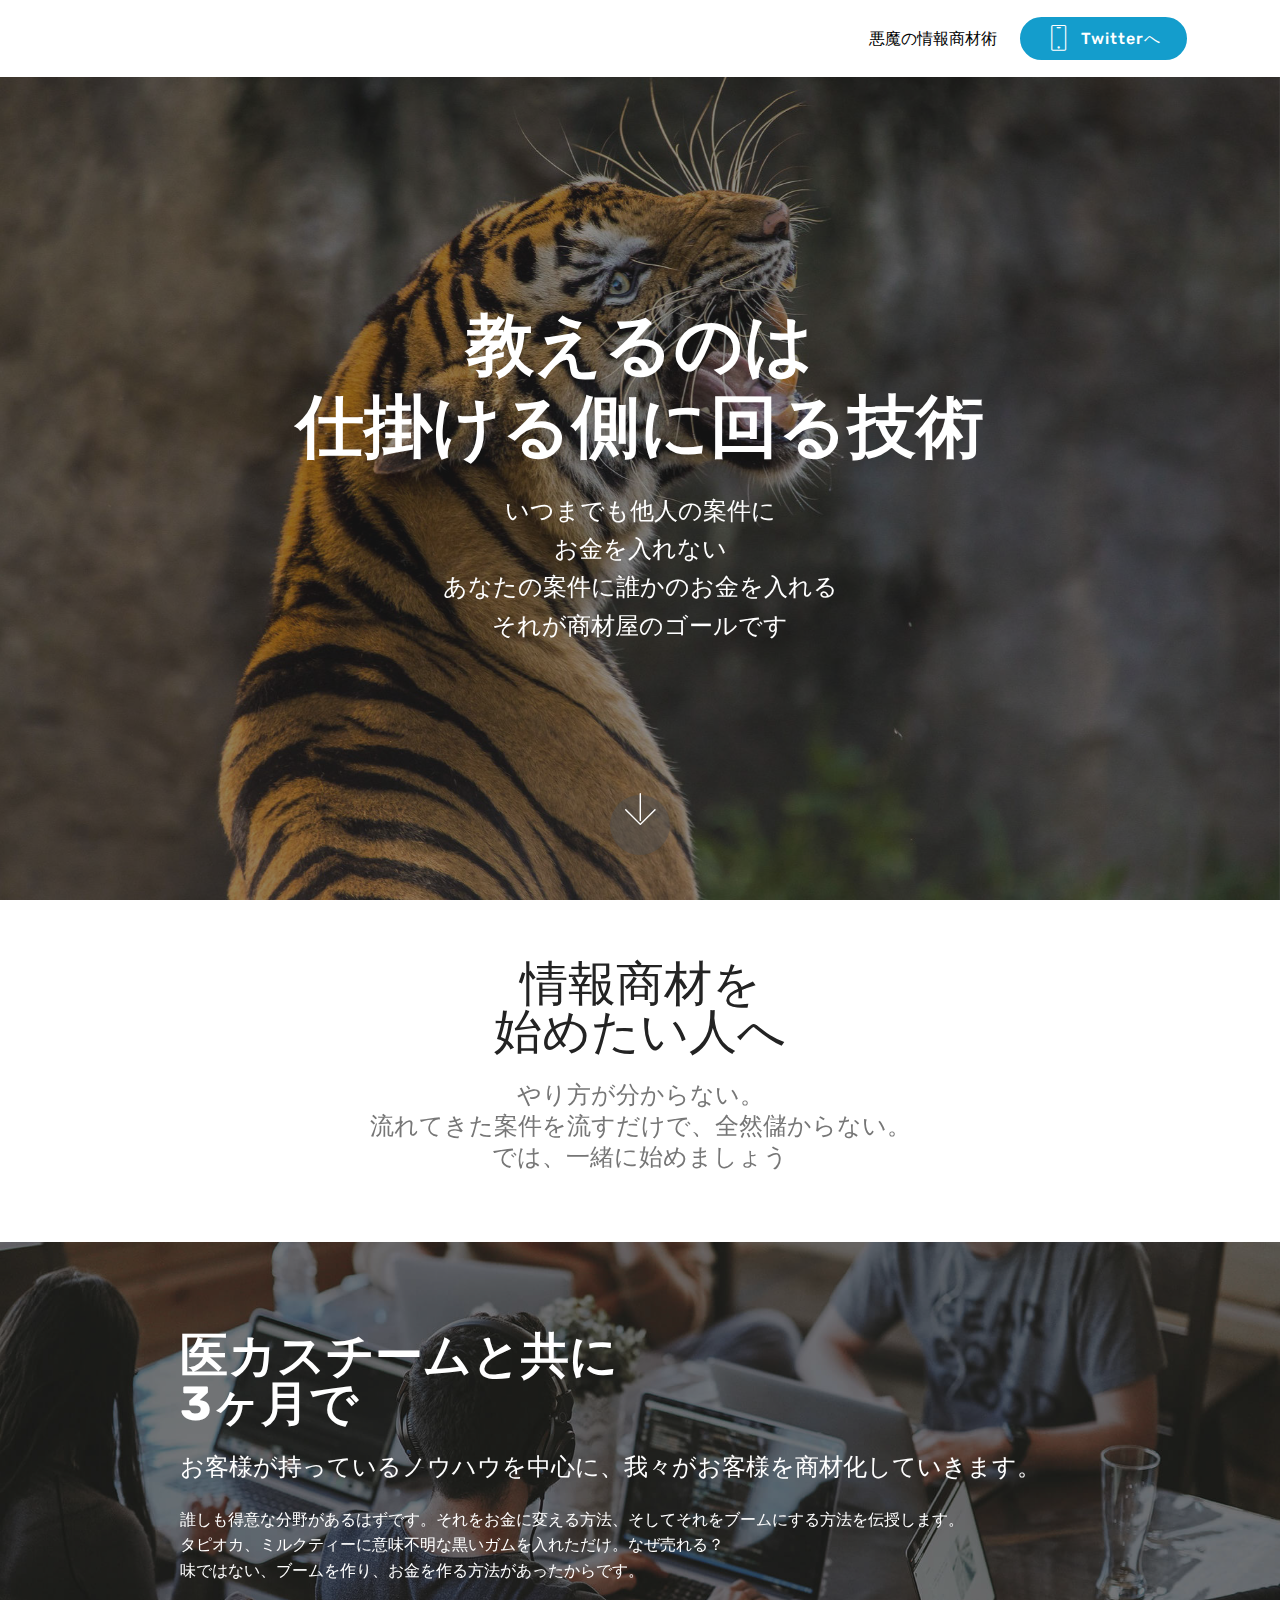
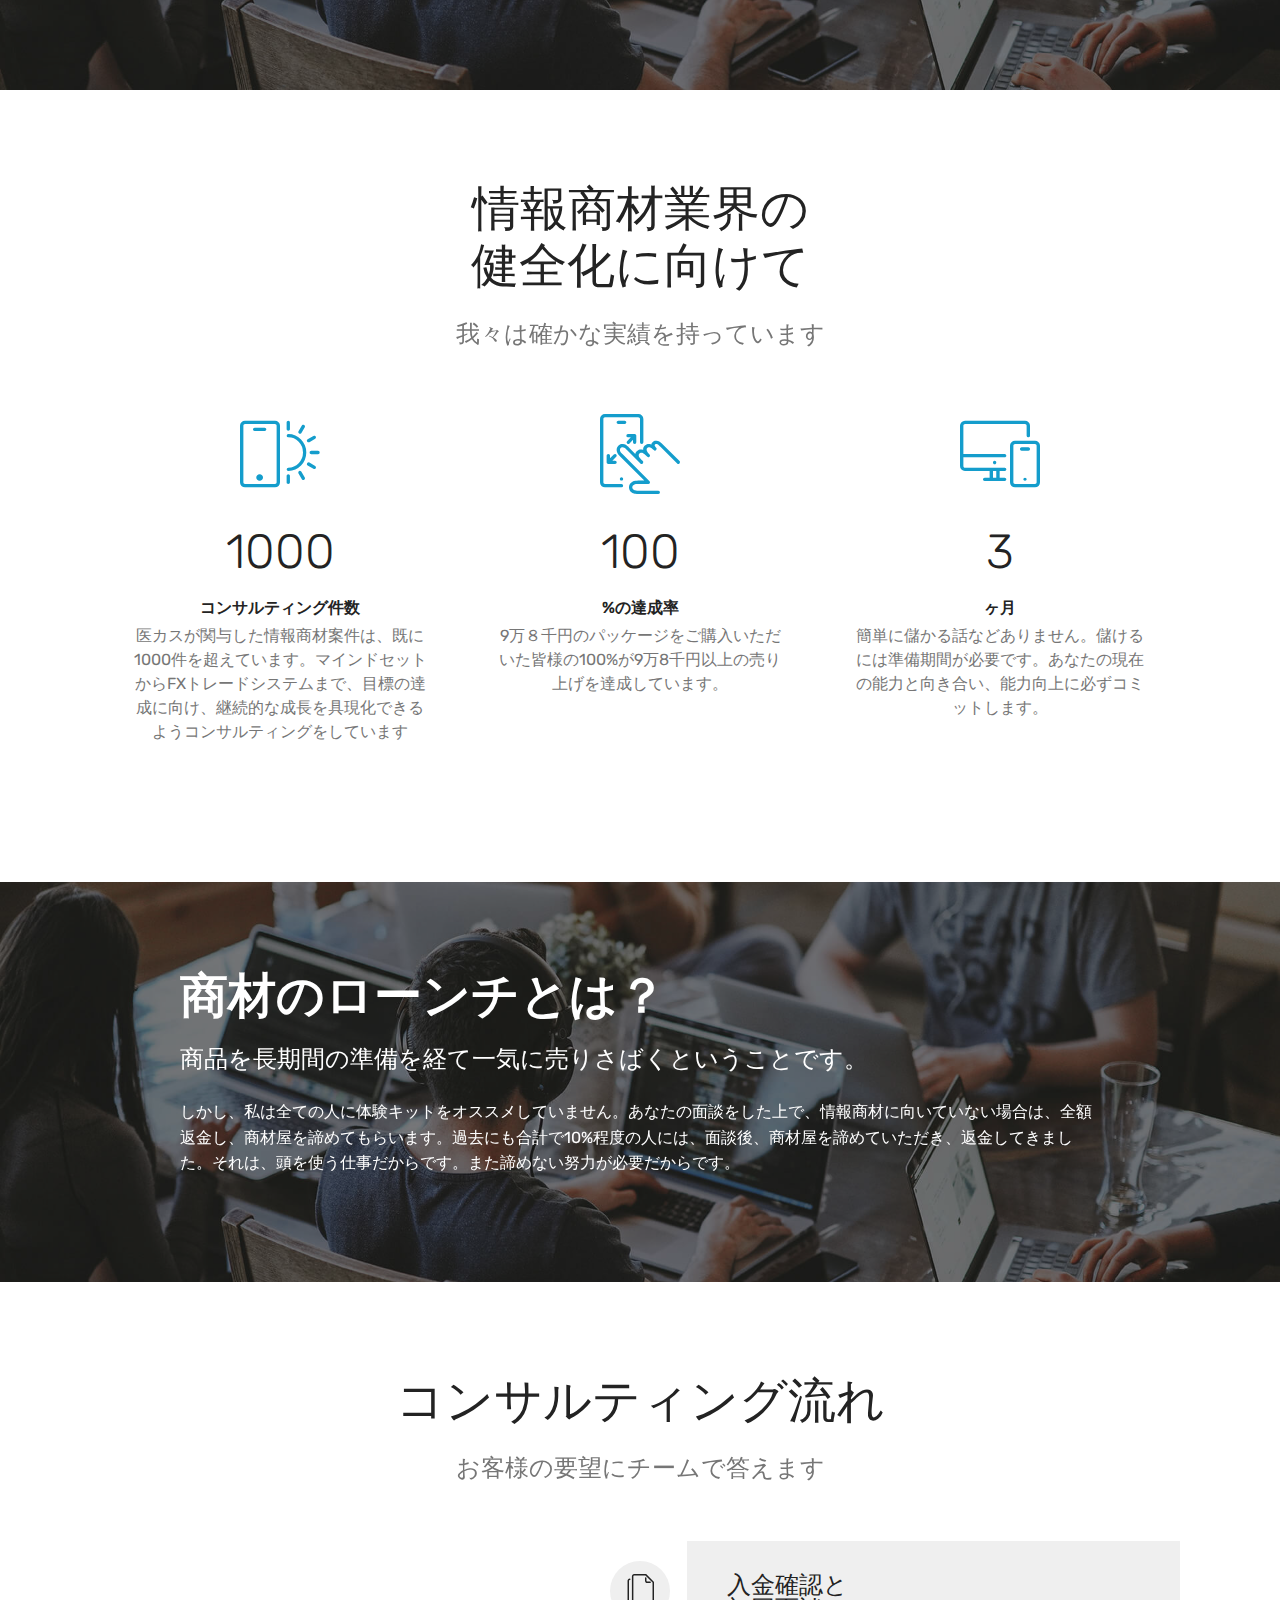
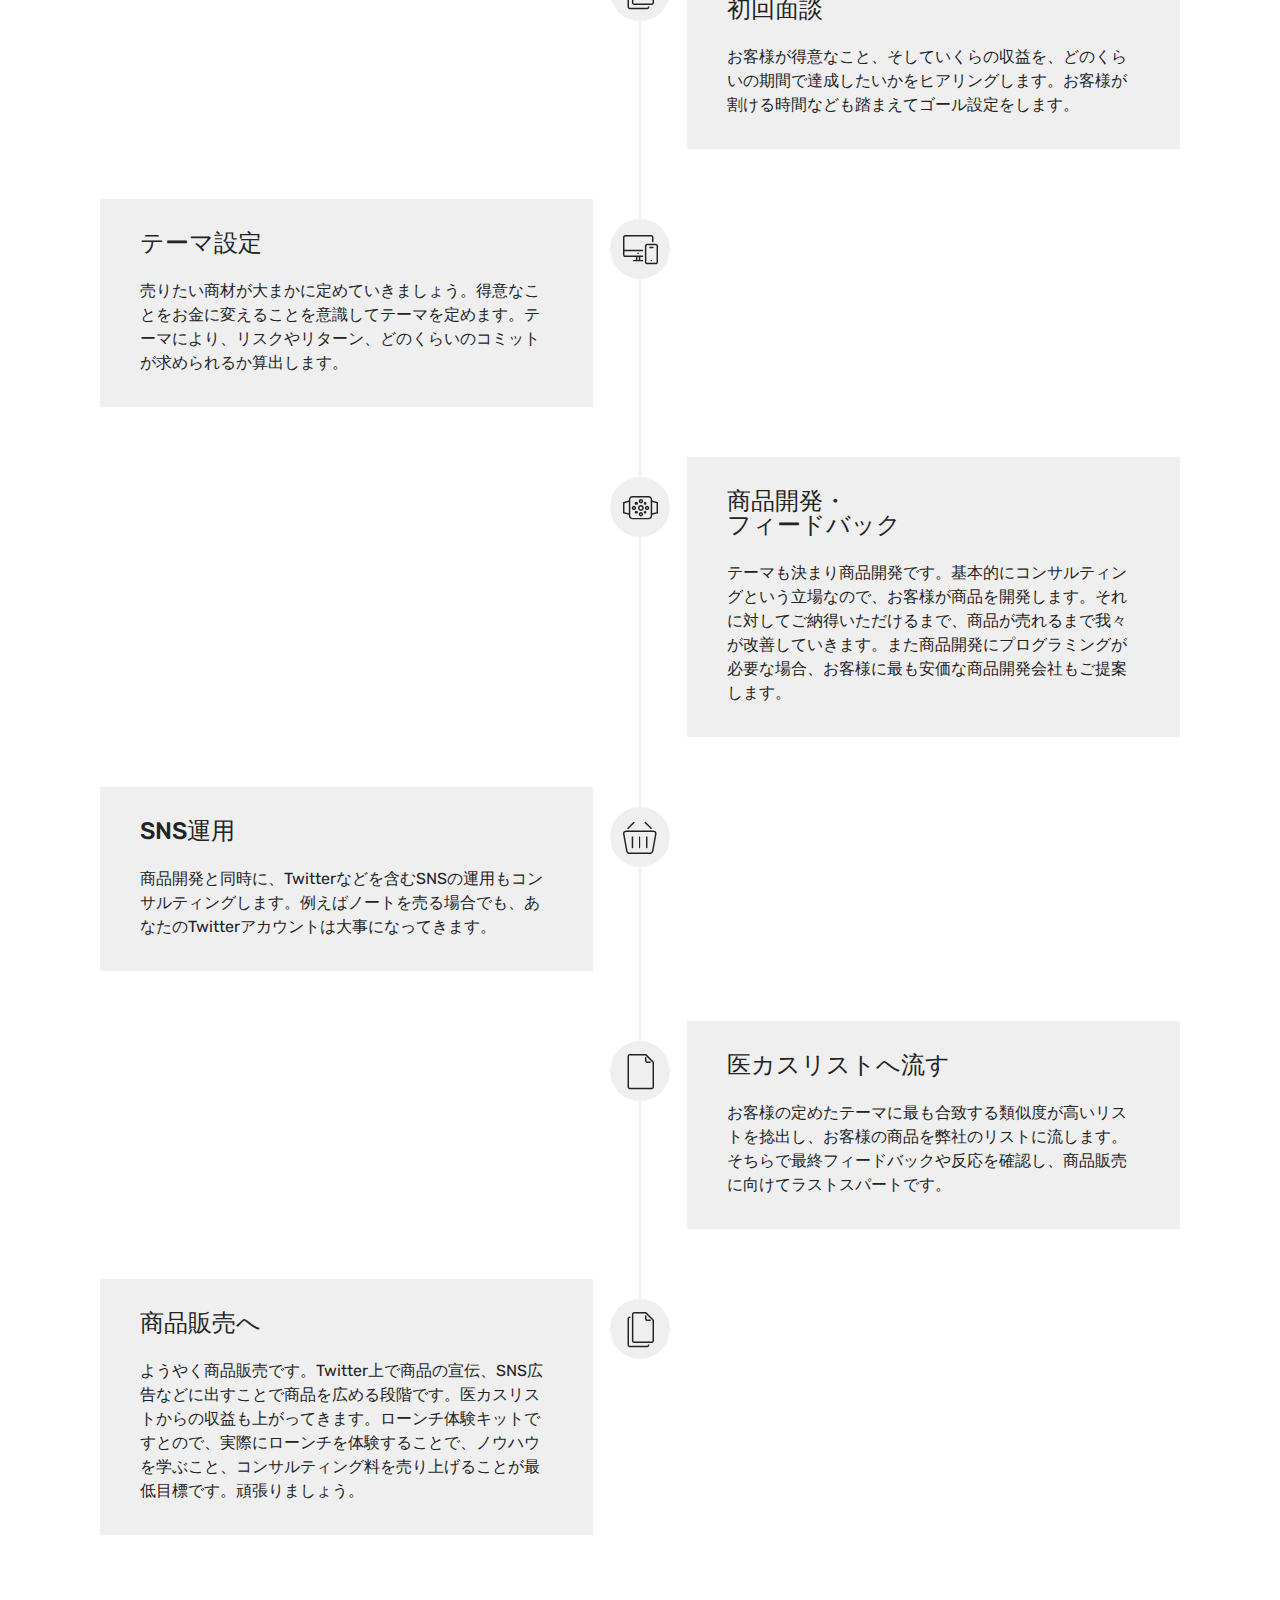
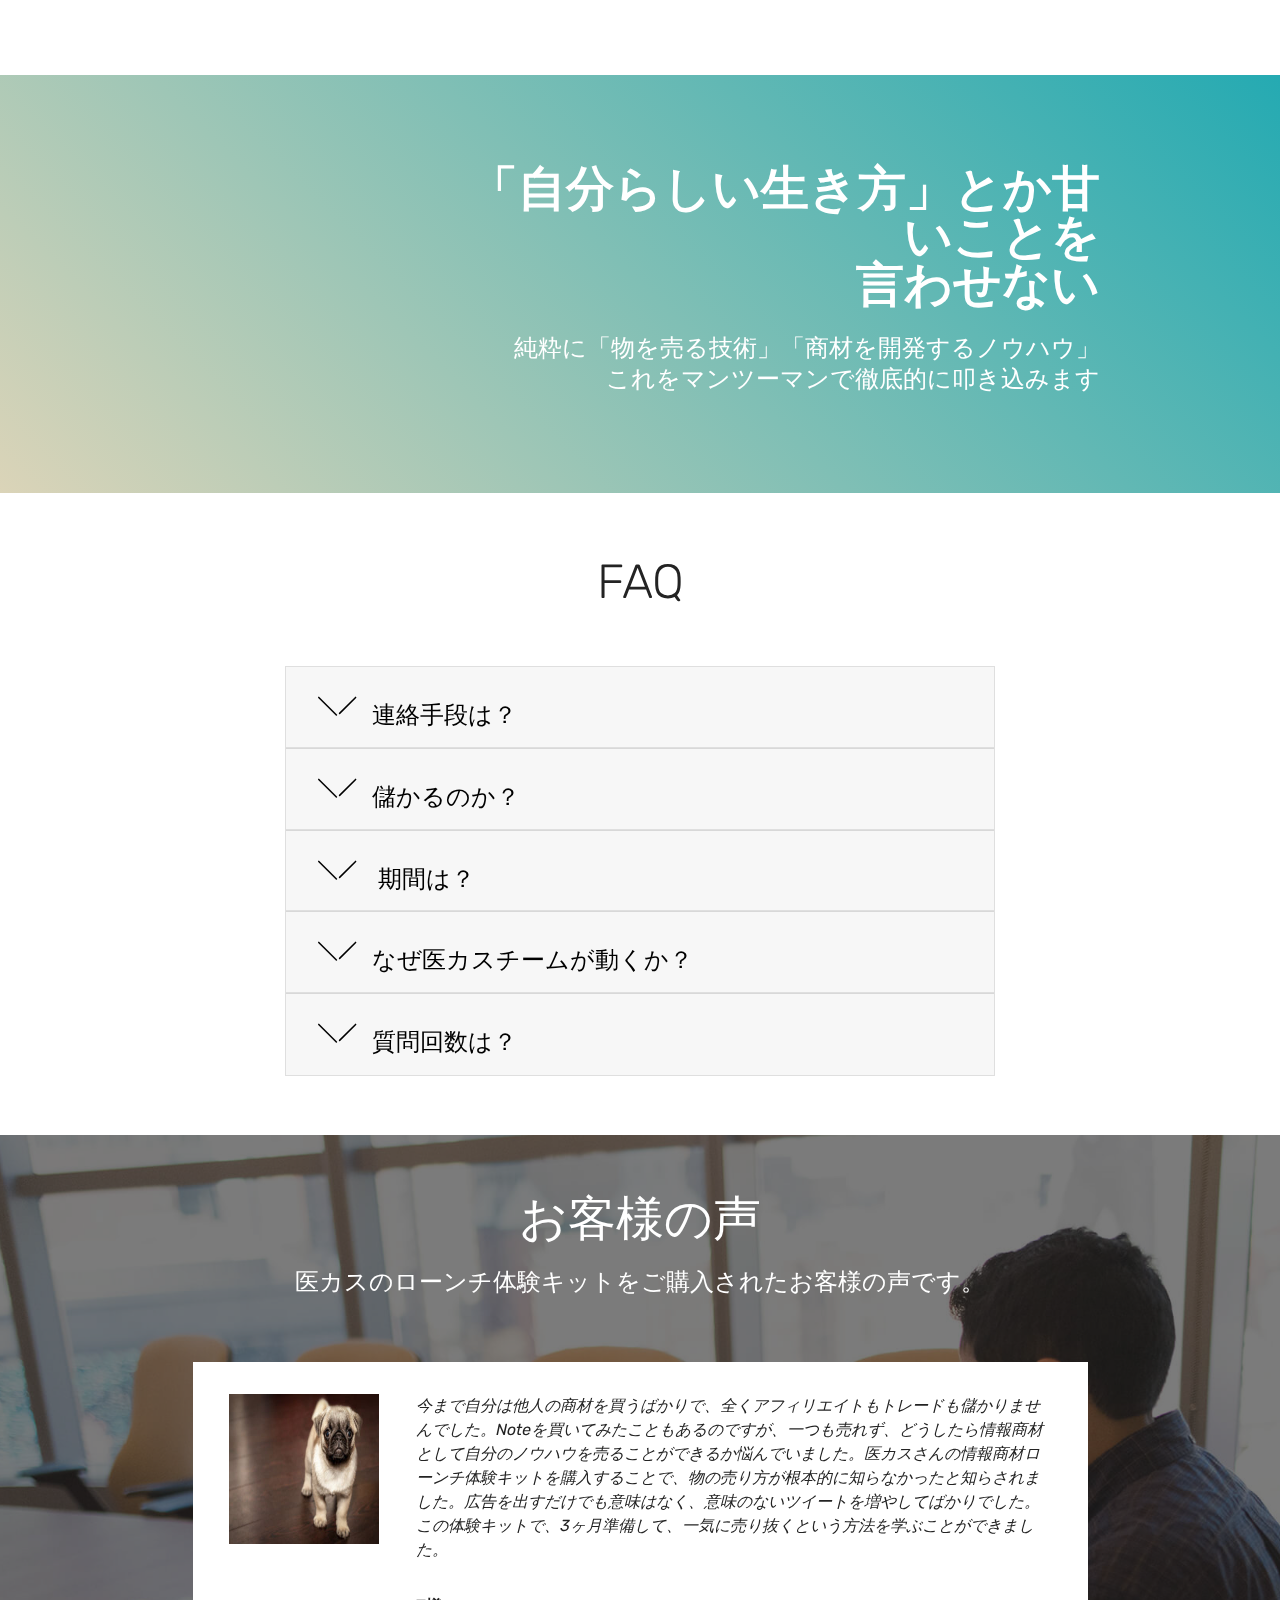
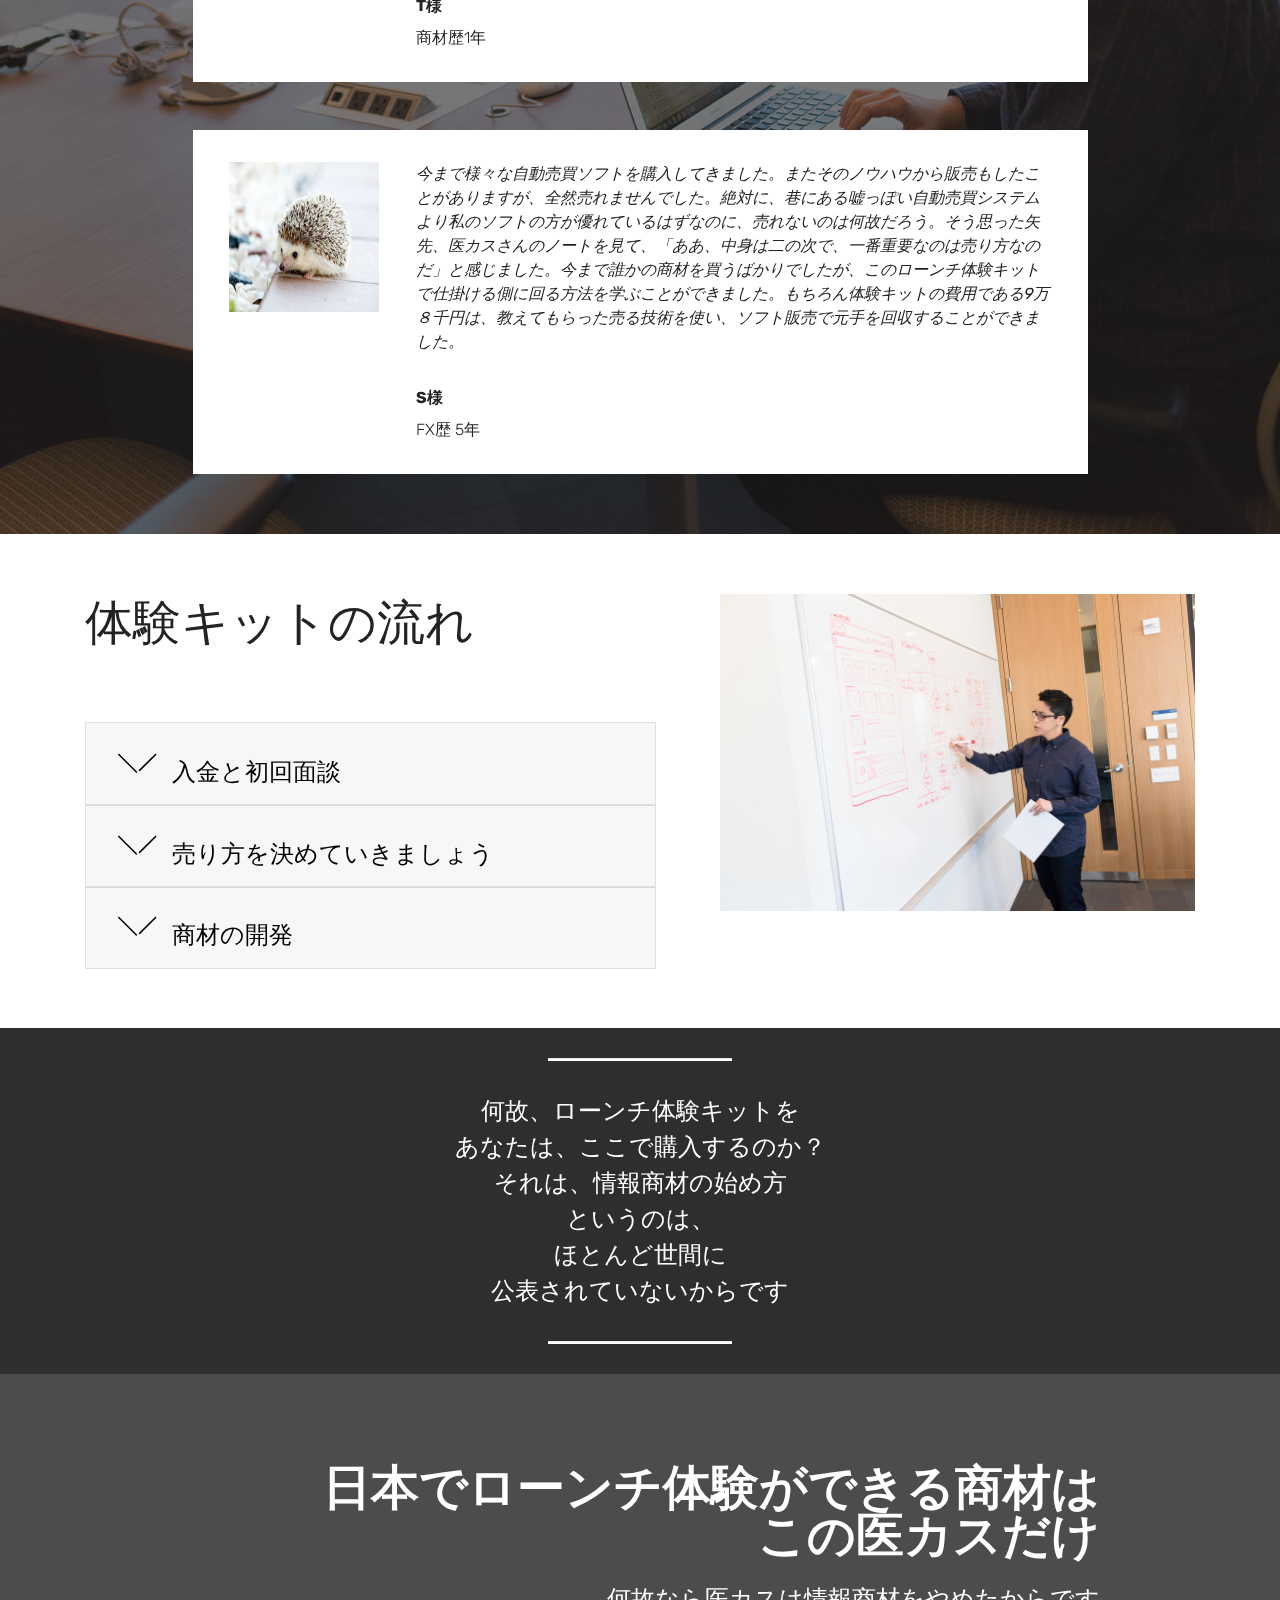
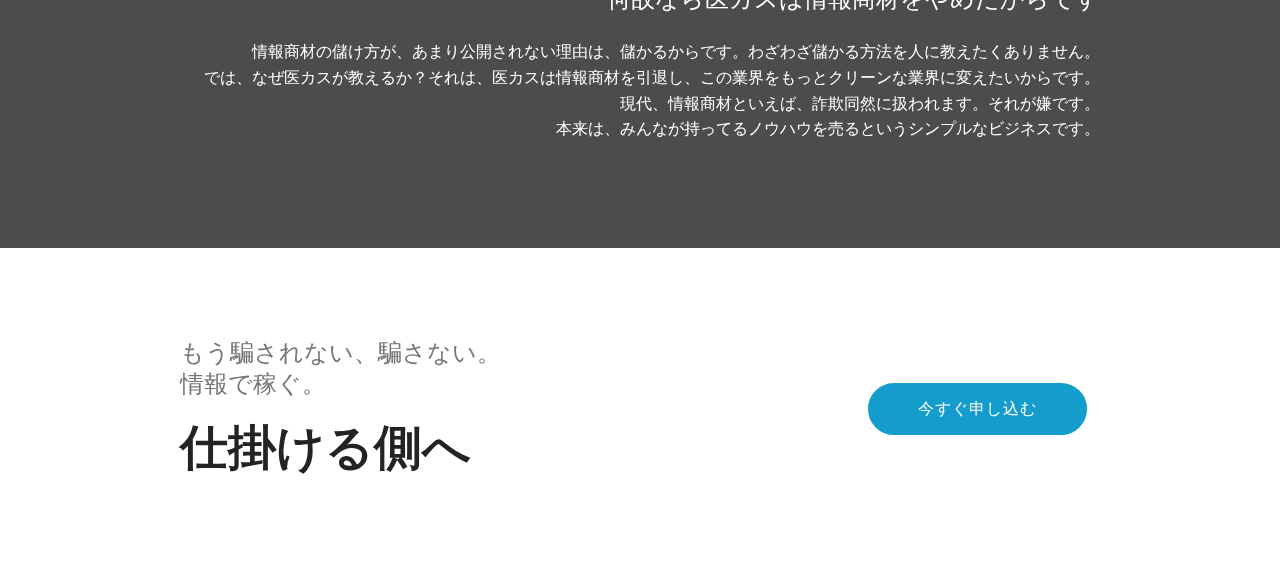
==== page4.html @ 49a34612 "MD" ====
<!DOCTYPE html>
<html  >
<head>
  <!-- Site made with Mobirise Website Builder v4.11.4, https://mobirise.com -->
  <meta charset="UTF-8">
  <meta http-equiv="X-UA-Compatible" content="IE=edge">
  <meta name="generator" content="Mobirise v4.11.4, mobirise.com">
  <meta name="viewport" content="width=device-width, initial-scale=1, minimum-scale=1">
  <link rel="shortcut icon" href="assets/images/download-1-128x128.png" type="image/x-icon">
  <meta name="description" content="Web Maker Description">
  
  <title>情報商材ローンチ体験キット</title>
  <link rel="stylesheet" href="assets/web/assets/mobirise-icons/mobirise-icons.css">
  <link rel="stylesheet" href="assets/bootstrap/css/bootstrap.min.css">
  <link rel="stylesheet" href="assets/bootstrap/css/bootstrap-grid.min.css">
  <link rel="stylesheet" href="assets/bootstrap/css/bootstrap-reboot.min.css">
  <link rel="stylesheet" href="assets/tether/tether.min.css">
  <link rel="stylesheet" href="assets/dropdown/css/style.css">
  <link rel="stylesheet" href="assets/theme/css/style.css">
  <link rel="preload" as="style" href="assets/mobirise/css/mbr-additional.css"><link rel="stylesheet" href="assets/mobirise/css/mbr-additional.css" type="text/css">
  
  
  
</head>
<body>
  <section class="menu cid-rV9uMb8nU2" once="menu" id="menu2-r">

    

    <nav class="navbar navbar-expand beta-menu navbar-dropdown align-items-center navbar-fixed-top navbar-toggleable-sm">
        <button class="navbar-toggler navbar-toggler-right" type="button" data-toggle="collapse" data-target="#navbarSupportedContent" aria-controls="navbarSupportedContent" aria-expanded="false" aria-label="Toggle navigation">
            <div class="hamburger">
                <span></span>
                <span></span>
                <span></span>
                <span></span>
            </div>
        </button>
        <div class="menu-logo">
            <div class="navbar-brand">
                
                
            </div>
        </div>
        <div class="collapse navbar-collapse" id="navbarSupportedContent">
            <ul class="navbar-nav nav-dropdown navbar-nav-top-padding" data-app-modern-menu="true"><li class="nav-item">
                    <a class="nav-link link text-black display-4" href="index.html#header10-0">
                        悪魔の情報商材術</a>
                </li></ul>
            <div class="navbar-buttons mbr-section-btn"><a class="btn btn-sm btn-primary display-4" href="https://twitter.com/iiiikasu">
                    <span class="btn-icon mbri-mobile mbr-iconfont mbr-iconfont-btn">
                    </span>
                    Twitterへ</a></div>
        </div>
    </nav>
</section>

<section class="engine"><a href="https://mobirise.info/p">website templates free download</a></section><section class="cid-rYbvZTGyEv mbr-fullscreen mbr-parallax-background" id="header2-s">

    

    <div class="mbr-overlay" style="opacity: 0.5; background-color: rgb(35, 35, 35);"></div>

    <div class="container align-center">
        <div class="row justify-content-md-center">
            <div class="mbr-white col-md-10">
                <h1 class="mbr-section-title mbr-bold pb-3 mbr-fonts-style display-1"><br>教えるのは<br>仕掛ける側に回る技術</h1>
                
                <p class="mbr-text pb-3 mbr-fonts-style display-5">いつまでも他人の案件に<br>お金を入れない<br>あなたの案件に誰かのお金を入れる<br>それが商材屋のゴールです</p>
                
            </div>
        </div>
    </div>
    <div class="mbr-arrow hidden-sm-down" aria-hidden="true">
        <a href="#next">
            <i class="mbri-down mbr-iconfont"></i>
        </a>
    </div>
</section>

<section class="mbr-section content4 cid-rZjgxI0Hnt" id="content4-t">

    

    <div class="container">
        <div class="media-container-row">
            <div class="title col-12 col-md-8">
                <h2 class="align-center pb-3 mbr-fonts-style display-2">情報商材を<br>始めたい人へ</h2>
                <h3 class="mbr-section-subtitle align-center mbr-light mbr-fonts-style display-5">やり方が分からない。<br>流れてきた案件を流すだけで、全然儲からない。<br>では、一緒に始めましょう</h3>
                
            </div>
        </div>
    </div>
</section>

<section class="mbr-section info3 cid-rZjodD1Bqf" id="info3-x">

    

    <div class="mbr-overlay" style="opacity: 0.5; background-color: rgb(35, 35, 35);">
    </div>

    <div class="container">
        <div class="row justify-content-center">
            <div class="media-container-column title col-12 col-md-10">
                <h2 class="align-left mbr-bold mbr-white pb-3 mbr-fonts-style display-2">
                    医カスチームと共に<br>3ヶ月で</h2>
                <h3 class="mbr-section-subtitle align-left mbr-light mbr-white pb-3 mbr-fonts-style display-5">
                    お客様が持っているノウハウを中心に、我々がお客様を商材化していきます。</h3>
                <p class="mbr-text align-left mbr-white mbr-fonts-style display-7">
                    誰しも得意な分野があるはずです。それをお金に変える方法、そしてそれをブームにする方法を伝授します。<br>タピオカ、ミルクティーに意味不明な黒いガムを入れただけ。なぜ売れる？<br>味ではない、ブームを作り、お金を作る方法があったからです。</p>
                
            </div>
        </div>
    </div>
</section>

<section class="counters1 counters cid-rZjkH3Nx8Y" id="counters1-w">

    

    

    <div class="container">
        <h2 class="mbr-section-title pb-3 align-center mbr-fonts-style display-2">情報商材業界の<br>健全化に向けて</h2>
        <h3 class="mbr-section-subtitle mbr-fonts-style display-5">我々は確かな実績を持っています</h3>

        <div class="container pt-4 mt-2">
            <div class="media-container-row">
                <div class="card p-3 align-center col-12 col-md-6 col-lg-4">
                    <div class="panel-item p-3">
                        <div class="card-img pb-3">
                            <span class="mbri-mobirise mbr-iconfont"></span>
                        </div>

                        <div class="card-text">
                            <h3 class="count pt-3 pb-3 mbr-fonts-style display-2">1000</h3>
                            <h4 class="mbr-content-title mbr-bold mbr-fonts-style display-7">
                                コンサルティング件数</h4>
                            <p class="mbr-content-text mbr-fonts-style display-7">
                                医カスが関与した情報商材案件は、既に1000件を超えています。マインドセットからFXトレードシステムまで、目標の達成に向け、継続的な成長を具現化できるようコンサルティングをしています</p>
                        </div>
                    </div>
                </div>


                <div class="card p-3 align-center col-12 col-md-6 col-lg-4">
                    <div class="panel-item p-3">
                        <div class="card-img pb-3">
                            <span class="mbri-touch-swipe mbr-iconfont"></span>
                        </div>
                        <div class="card-text">
                            <h3 class="count pt-3 pb-3 mbr-fonts-style display-2">100</h3>
                            <h4 class="mbr-content-title mbr-bold mbr-fonts-style display-7">%の達成率</h4>
                            <p class="mbr-content-text mbr-fonts-style display-7">
                                    9万８千円のパッケージをご購入いただいた皆様の100%が9万8千円以上の売り上げを達成しています。</p>
                        </div>
                    </div>
                </div>

                <div class="card p-3 align-center col-12 col-md-6 col-lg-4">
                    <div class="panel-item p-3">
                        <div class="card-img pb-3">
                            <span class="mbri-responsive mbr-iconfont"></span>
                        </div>
                        <div class="card-text">
                            <h3 class="count pt-3 pb-3 mbr-fonts-style display-2">3</h3>
                            <h4 class="mbr-content-title mbr-bold mbr-fonts-style display-7">ヶ月</h4>
                            <p class="mbr-content-text mbr-fonts-style display-7">簡単に儲かる話などありません。儲けるには準備期間が必要です。あなたの現在の能力と向き合い、能力向上に必ずコミットします。</p>
                        </div>
                    </div>
                </div>


                
            </div>
        </div>
   </div>
</section>

<section class="mbr-section info3 cid-rZuA8j7oWt" id="info3-1a">

    

    <div class="mbr-overlay" style="opacity: 0.5; background-color: rgb(35, 35, 35);">
    </div>

    <div class="container">
        <div class="row justify-content-center">
            <div class="media-container-column title col-12 col-md-10">
                <h2 class="align-left mbr-bold mbr-white pb-3 mbr-fonts-style display-2">商材のローンチとは？</h2>
                <h3 class="mbr-section-subtitle align-left mbr-light mbr-white pb-3 mbr-fonts-style display-5">商品を長期間の準備を経て一気に売りさばくということです。</h3>
                <p class="mbr-text align-left mbr-white mbr-fonts-style display-7">しかし、私は全ての人に体験キットをオススメしていません。あなたの面談をした上で、情報商材に向いていない場合は、全額返金し、商材屋を諦めてもらいます。過去にも合計で10%程度の人には、面談後、商材屋を諦めていただき、返金してきました。それは、頭を使う仕事だからです。また諦めない努力が必要だからです。</p>
                
            </div>
        </div>
    </div>
</section>

<section class="timeline2 cid-rZjj3NGj9t" id="timeline2-u">

    

    

    <div class="container align-center">
        <h2 class="mbr-section-title pb-3 mbr-fonts-style display-2">
            コンサルティング流れ</h2>
        <h3 class="mbr-section-subtitle pb-5 mbr-fonts-style display-5">
            お客様の要望にチームで答えます</h3>

        <div class="container timelines-container" mbri-timelines="">
            <!--1-->
            <div class="row timeline-element reverse separline">
                <span class="iconsBackground">
                    <span class="mbri-pages mbr-iconfont"></span>
                </span>          
                <div class="col-xs-12 col-md-6 align-left">
                    <div class="timeline-text-content">
                        <h4 class="mbr-timeline-title pb-3 mbr-fonts-style display-5">
                            入金確認と<br>初回面談</h4>
                        <p class="mbr-timeline-text mbr-fonts-style display-7">お客様が得意なこと、そしていくらの収益を、どのくらいの期間で達成したいかをヒアリングします。お客様が割ける時間なども踏まえてゴール設定をします。</p>
                     </div>
                </div>
            </div>
            <!--2-->
            <div class="row timeline-element  separline">
                <span class="iconsBackground">
                    <span class="mbri-responsive mbr-iconfont"></span>
                </span>
                <div class="col-xs-12 col-md-6 align-left ">
                    <div class="timeline-text-content">
                        <h4 class="mbr-timeline-title pb-3 mbr-fonts-style display-5">
                            テーマ設定</h4>
                        <p class="mbr-timeline-text mbr-fonts-style display-7">売りたい商材が大まかに定めていきましょう。得意なことをお金に変えることを意識してテーマを定めます。テーマにより、リスクやリターン、どのくらいのコミットが求められるか算出します。</p>
                    </div>
                </div>
            </div>
            <!--3-->
            <div class="row timeline-element reverse separline">
                <span class="iconsBackground">
                    <span class="mbri-watch mbr-iconfont"></span>
                </span>
                <div class="col-xs-12 col-md-6 align-left">
                    <div class="timeline-text-content">
                        <h4 class="mbr-timeline-title pb-3 mbr-fonts-style display-5">商品開発・<br>フィードバック</h4>      
                        <p class="mbr-timeline-text mbr-fonts-style display-7">
                            テーマも決まり商品開発です。基本的にコンサルティングという立場なので、お客様が商品を開発します。それに対してご納得いただけるまで、商品が売れるまで我々が改善していきます。また商品開発にプログラミングが必要な場合、お客様に最も安価な商品開発会社もご提案します。</p>
                    </div>
                </div>
            </div>
            <!--4-->
            <div class="row timeline-element  separline">
                <span class="iconsBackground">
                    <span class="mbri-shopping-basket mbr-iconfont"></span>
                </span>
                <div class="col-xs-12 col-md-6 align-left ">
                    <div class="timeline-text-content">
                        <h4 class="mbr-timeline-title pb-3 mbr-fonts-style display-5">SNS運用</h4>
                        <p class="mbr-timeline-text mbr-fonts-style display-7">
                            商品開発と同時に、Twitterなどを含むSNSの運用もコンサルティングします。例えばノートを売る場合でも、あなたのTwitterアカウントは大事になってきます。</p>
                    </div>
                </div>
            </div>
            <!--5-->
            <div class="row timeline-element reverse separline">
                <span class="iconsBackground">
                    <span class="mbri-new-file mbr-iconfont"></span>
                </span>
                <div class="col-xs-12 col-md-6 align-left">
                    <div class="timeline-text-content">
                        <h4 class="mbr-timeline-title pb-3 mbr-fonts-style display-5">医カスリストへ流す</h4>
                        <p class="mbr-timeline-text mbr-fonts-style display-7">
                            お客様の定めたテーマに最も合致する類似度が高いリストを捻出し、お客様の商品を弊社のリストに流します。そちらで最終フィードバックや反応を確認し、商品販売に向けてラストスパートです。</p>
                    </div>
                </div>
            </div>
            <!--6-->
            <div class="row timeline-element">
                <span class="iconsBackground">
                    <span class="mbri-pages mbr-iconfont"></span>
                </span>
                <div class="col-xs-12 col-md-6 align-left ">
                    <div class="timeline-text-content">
                        <h4 class="mbr-timeline-title pb-3 mbr-fonts-style display-5">
                            商品販売へ</h4>
                        <p class="mbr-timeline-text mbr-fonts-style display-7">ようやく商品販売です。Twitter上で商品の宣伝、SNS広告などに出すことで商品を広める段階です。医カスリストからの収益も上がってきます。ローンチ体験キットですとので、実際にローンチを体験することで、ノウハウを学ぶこと、コンサルティング料を売り上げることが最低目標です。頑張りましょう。</p>
                    </div>
                </div>
            </div>
            <!--7-->
            
            <!--8-->
            
            <!--9-->
            
            <!--10-->
            
            <!--11-->
            
            <!--12-->
            
        </div>
    </div>
</section>

<section class="mbr-section info2 cid-rZuzLD9hq7" id="info2-19">

    

    

    <div class="container">
        <div class="row main justify-content-center">
            <div class="media-container-column col-12 col-lg-3 col-md-4">
                
            </div>
            <div class="media-container-column title col-12 col-lg-7 col-md-6">
                <h2 class="align-right mbr-bold mbr-white pb-3 mbr-fonts-style display-2">「自分らしい生き方」とか甘いことを<br>言わせない</h2>
                <h3 class="mbr-section-subtitle align-right mbr-light mbr-white mbr-fonts-style display-5">
                    純粋に「物を売る技術」「商材を開発するノウハウ」<br>これをマンツーマンで徹底的に叩き込みます</h3>
            </div>
        </div>
    </div>
</section>

<section class="toggle1 cid-rZjkuuj05v" id="toggle1-v">

    

    
        <div class="container">
            <div class="media-container-row">
                <div class="col-12 col-md-8">
                    <div class="section-head text-center space30">
                       <h2 class="mbr-section-title pb-5 mbr-fonts-style display-2">FAQ
                        </h2>
                    </div>
                    <div class="clearfix"></div>
                    <div id="bootstrap-toggle" class="toggle-panel accordionStyles tab-content">
                        <div class="card">
                            <div class="card-header" role="tab" id="headingOne">
                                <a role="button" class="collapsed panel-title text-black" data-toggle="collapse" data-core="" href="#collapse1_15" aria-expanded="false" aria-controls="collapse1">
                                    <h4 class="mbr-fonts-style display-5">
                                        <span class="sign mbr-iconfont mbri-arrow-down inactive"></span>連絡手段は？</h4>
                                </a>
                            </div>
                            <div id="collapse1_15" class="panel-collapse noScroll collapse" role="tabpanel" aria-labelledby="headingOne">
                                <div class="panel-body p-4">
                                    <p class="mbr-fonts-style panel-text display-7">
                                       基本的にLINEかTelegramです。電話相談は、予約制で行なっています。対面相談は一切ありません。</p>
                                </div>
                            </div>
                        </div>
                        <div class="card">
                            <div class="card-header" role="tab" id="headingTwo">
                                <a role="button" class="collapsed panel-title text-black" data-toggle="collapse" data-core="" href="#collapse2_15" aria-expanded="false" aria-controls="collapse2">
                                    <h4 class="mbr-fonts-style display-5">
                                        <span class="sign mbr-iconfont mbri-arrow-down inactive"></span>儲かるのか？</h4>
                                </a>

                            </div>
                            <div id="collapse2_15" class="panel-collapse noScroll collapse" role="tabpanel" aria-labelledby="headingTwo">
                                <div class="panel-body p-4">
                                    <p class="mbr-fonts-style panel-text display-7">
                                       儲かるまでお手伝いします。全てのお客様が最初の支払金額を超える額を稼いでいます。</p>
                                </div>
                            </div>
                        </div>
                        <div class="card">
                            <div class="card-header" role="tab" id="headingThree">
                                <a role="button" class="collapsed panel-title text-black" data-toggle="collapse" data-core="" href="#collapse3_15" aria-expanded="false" aria-controls="collapse3">
                                    <h4 class="mbr-fonts-style display-5">
                                        <span class="sign mbr-iconfont mbri-arrow-down inactive"></span>&nbsp;期間は？</h4>
                                </a>
                            </div>
                            <div id="collapse3_15" class="panel-collapse noScroll collapse" role="tabpanel" aria-labelledby="headingThree">
                                <div class="panel-body p-4">
                                    <p class="mbr-fonts-style panel-text display-7">特商法に基づき、1年間はお客様のサポートを行います。</p>
                                </div>
                            </div>
                        </div>
                        <div class="card">
                            <div class="card-header" role="tab" id="headingThree">
                                <a role="button" class="collapsed panel-title text-black" data-toggle="collapse" data-core="" href="#collapse4_15" aria-expanded="false" aria-controls="collapse4">
                                    <h4 class="mbr-fonts-style display-5">
                                        <span class="sign mbr-iconfont mbri-arrow-down inactive"></span>なぜ医カスチームが動くか？</h4>
                                </a>
                            </div>
                            <div id="collapse4_15" class="panel-collapse noScroll collapse" role="tabpanel" aria-labelledby="headingThree">
                                <div class="panel-body p-4">
                                    <p class="mbr-fonts-style panel-text display-7">一言で言えば、情報商材業界の健全化です。今の商材業界は、詐欺が横行しています。コンサルティング詐欺、詐欺と知らずに友人に様々な案件を紹介する。こんな商材業界は嫌です。私が始めた頃は、まだ健全でした。皆さんだけが知ってるノウハウを売っていくスタイル。私は詐欺を許しません。私はコンサルする上で、中身のない商品は絶対に売らせません。</p>
                                </div>
                            </div>
                        </div>
                        <div class="card">
                            <div class="card-header" role="tab" id="headingThree">
                                <a role="button" class="collapsed panel-title text-black" data-toggle="collapse" data-core="" href="#collapse5_15" aria-expanded="false" aria-controls="collapse5">
                                    <h4 class="mbr-fonts-style display-5">
                                        <span class="sign mbr-iconfont mbri-arrow-down inactive"></span>質問回数は？</h4>
                                </a>
                            </div>
                            <div id="collapse5_15" class="panel-collapse noScroll collapse" role="tabpanel" aria-labelledby="headingThree">
                                <div class="panel-body p-4">
                                    <p class="mbr-fonts-style panel-text display-7">
                                       無限です。あなたの質問に全て医カスチームが答えます。例えば「このツイートはバズを狙えるか？」「キャラ設定は問題ないか？」「この商品は、2020年でも通用するか？」などです。対面ではないため、質問をいただいたら、原則、一日以内にご回答を差し上げております。</p>
                                </div>
                            </div>
                        </div>
                        
                    </div>
                </div>
            </div>
        </div>
</section>

<section class="testimonials4 cid-rZuuBQG69g" id="testimonials4-12">

  

  <div class="mbr-overlay" style="opacity: 0.6; background-color: rgb(35, 35, 35);">
  </div>
  <div class="container">
    <h2 class="pb-3 mbr-fonts-style mbr-white align-center display-2">
        お客様の声</h2>
    <h3 class="mbr-section-subtitle mbr-light pb-3 mbr-fonts-style mbr-white align-center display-5">
        医カスのローンチ体験キットをご購入されたお客様の声です。</h3>
    <div class="col-md-10 testimonials-container"> 
      

      
    <div class="testimonials-item">
        <div class="user row">
          <div class="col-lg-3 col-md-4">
            <div class="user_image">
              <img src="assets/images/mbr-300x200.jpg" alt="" title="">
            </div>
          </div>
          <div class="testimonials-caption col-lg-9 col-md-8">
            <div class="user_text ">
              <p class="mbr-fonts-style  display-7">
                 <em>今まで自分は他人の商材を買うばかりで、全くアフィリエイトもトレードも儲かりませんでした。Noteを買いてみたこともあるのですが、一つも売れず、どうしたら情報商材として自分のノウハウを売ることができるか悩んでいました。医カスさんの情報商材ローンチ体験キットを購入することで、物の売り方が根本的に知らなかったと知らされました。広告を出すだけでも意味はなく、意味のないツイートを増やしてばかりでした。この体験キットで、3ヶ月準備して、一気に売り抜くという方法を学ぶことができました。</em><em><br></em></p>
            </div>
            <div class="user_name mbr-bold mbr-fonts-style align-left pt-3 display-7">T様</div>
            <div class="user_desk mbr-light mbr-fonts-style align-left pt-2 display-7">
                 商材歴1年</div>
          </div>
        </div>
      </div><div class="testimonials-item">
        <div class="user row">
          <div class="col-lg-3 col-md-4">
            <div class="user_image">
              <img src="assets/images/mbr-300x199.jpg" alt="" title="">
            </div>
          </div>
          <div class="testimonials-caption col-lg-9 col-md-8">
            <div class="user_text">
              <p class="mbr-fonts-style  display-7">
                 <em>今まで様々な自動売買ソフトを購入してきました。またそのノウハウから販売もしたことがありますが、全然売れませんでした。絶対に、巷にある嘘っぽい自動売買システムより私のソフトの方が優れているはずなのに、売れないのは何故だろう。そう思った矢先、医カスさんのノートを見て、「ああ、中身は二の次で、一番重要なのは売り方なのだ」と感じました。今まで誰かの商材を買うばかりでしたが、このローンチ体験キットで仕掛ける側に回る方法を学ぶことができました。もちろん体験キットの費用である9万８千円は、教えてもらった売る技術を使い、ソフト販売で元手を回収することができました。</em></p>
            </div>
            <div class="user_name mbr-bold mbr-fonts-style align-left pt-3 display-7">
                 S様</div>
            <div class="user_desk mbr-light mbr-fonts-style align-left pt-2 display-7">
                 FX歴 5年</div>
          </div>
        </div>
      </div></div>
  </div>
</section>

<section class="toggle2 cid-rZuwImKSWq" id="toggle2-14">
    
        

    
        <div class="container">
            <div class="media-container-row">
                    <div class="toggle-content">
                        <h2 class="mbr-section-title pb-3 align-left mbr-fonts-style display-2">体験キットの流れ</h2>
                        
                        <div id="bootstrap-toggle" class="toggle-panel accordionStyles tab-content pt-5 mt-2">
                            <div class="card">
                                <div class="card-header" role="tab" id="headingOne">
                                    <a role="button" class="collapsed panel-title text-black" data-toggle="collapse" data-core="" href="#collapse1_33" aria-expanded="false" aria-controls="collapse1">
                                        <h4 class="mbr-fonts-style display-5">
                                            <span class="sign mbr-iconfont mbri-arrow-down inactive"></span>入金と初回面談</h4>
                                    </a>
                                </div>
                                <div id="collapse1_33" class="panel-collapse noScroll collapse" role="tabpanel" aria-labelledby="headingOne">
                                    <div class="panel-body p-4">
                                        <p class="mbr-fonts-style panel-text display-7">
                                           まずはお客様が情報商材として売りたい内容を決めましょう。</p>
                                    </div>
                                </div>
                            </div>
                            <div class="card">
                                <div class="card-header" role="tab" id="headingTwo">
                                    <a role="button" class="collapsed panel-title text-black" data-toggle="collapse" data-core="" href="#collapse2_33" aria-expanded="false" aria-controls="collapse2">
                                        <h4 class="mbr-fonts-style display-5">
                                            <span class="sign mbr-iconfont mbri-arrow-down inactive"></span>売り方を決めていきましょう</h4>
                                    </a>
                                </div>
                                <div id="collapse2_33" class="panel-collapse noScroll collapse" role="tabpanel" aria-labelledby="headingTwo">
                                    <div class="panel-body p-4">
                                        <p class="mbr-fonts-style panel-text display-7">
                                           商品が決まったら、今度は売る方法です。あなたのキャラを確立し、どのように売れば、爆発的に売れるかを考えていきましょう</p>
                                    </div>
                                </div>
                            </div>
                            <div class="card">
                                <div class="card-header" role="tab" id="headingThree">
                                    <a role="button" class="collapsed panel-title text-black" data-toggle="collapse" data-core="" href="#collapse3_33" aria-expanded="true" aria-controls="collapse3">
                                        <h4 class="mbr-fonts-style display-5">
                                            <span class="sign mbr-iconfont mbri-arrow-down inactive"></span>商材の開発</h4>
                                    </a>
                                </div>
                                <div id="collapse3_33" class="panel-collapse noScroll collapse" role="tabpanel" aria-labelledby="headingThree">
                                    <div class="panel-body p-4">
                                        <p class="mbr-fonts-style panel-text display-7">決して、詐欺まがいの商品を作るのはやめましょう。人間、20年以上できていれば、あなたしか知らないノウハウというのは必ずあります。そのノウハウを欲しい人も必ず世の中にいます。あなたのノウハウを正しい層にアピールすることが大事です。</p>
                                    </div>
                                </div>
                            </div>
                            
                            
                            
                        </div>
                    </div>
                <div class="mbr-figure" style="width: 89%;">
                     <img src="assets/images/background7.jpg" alt="Mobirise">
                </div>
            </div>
        </div>
</section>

<section class="mbr-section article content10 cid-rZuxZ66t2l" id="content10-16">
    
     

    <div class="container">
        <div class="inner-container" style="width: 66%;">
            <hr class="line" style="width: 25%;">
            <div class="section-text align-center mbr-white mbr-fonts-style display-5">
                    何故、ローンチ体験キットを<br>あなたは、ここで購入するのか？<br>それは、情報商材の始め方<br>というのは、<br>ほとんど世間に<br>公表されていないからです</div>
            <hr class="line" style="width: 25%;">
        </div>
    </div>
</section>

<section class="mbr-section info4 cid-rZuyec4gjd mbr-parallax-background" id="info4-17">

    

    <div class="mbr-overlay" style="opacity: 0.8; background-color: rgb(35, 35, 35);">
    </div>
    <div class="container">
        <div class="justify-content-center row">
            <div class="media-container-column title col-12 col-md-10">
                <h2 class="align-right mbr-bold mbr-white pb-3 mbr-fonts-style display-2">日本でローンチ体験ができる商材は<br>この医カスだけ</h2>
                <h3 class="mbr-section-subtitle align-right mbr-light mbr-white pb-3 mbr-fonts-style display-5">
                    何故なら医カスは情報商材をやめたからです</h3>
                <p class="mbr-text align-right mbr-white mbr-fonts-style display-7">
                    情報商材の儲け方が、あまり公開されない理由は、儲かるからです。わざわざ儲かる方法を人に教えたくありません。<br>では、なぜ医カスが教えるか？それは、医カスは情報商材を引退し、この業界をもっとクリーンな業界に変えたいからです。<br>現代、情報商材といえば、詐欺同然に扱われます。それが嫌です。<br>本来は、みんなが持ってるノウハウを売るというシンプルなビジネスです。</p>
                
            </div>
        </div>
    </div>
</section>

<section class="mbr-section info1 cid-rZuz26w7Gz" id="info1-18">

    

    
    <div class="container">
        <div class="row justify-content-center content-row">
            <div class="media-container-column title col-12 col-lg-7 col-md-6">
                <h3 class="mbr-section-subtitle align-left mbr-light pb-3 mbr-fonts-style display-5">
                    もう騙されない、騙さない。<br>情報で稼ぐ。</h3>
                <h2 class="align-left mbr-bold mbr-fonts-style display-2">仕掛ける側へ</h2>
            </div>
            <div class="media-container-column col-12 col-lg-3 col-md-4">
                <div class="mbr-section-btn align-right py-4">
                	<a class="btn btn-md btn-primary display-4" href="https://forms.gle/FPe17393fhyhhhKdA">今すぐ申し込む</a>
                </div>
            </div>
        </div>
    </div>
</section>


  <script src="assets/web/assets/jquery/jquery.min.js"></script>
  <script src="assets/popper/popper.min.js"></script>
  <script src="assets/bootstrap/js/bootstrap.min.js"></script>
  <script src="assets/tether/tether.min.js"></script>
  <script src="assets/smoothscroll/smooth-scroll.js"></script>
  <script src="assets/touchswipe/jquery.touch-swipe.min.js"></script>
  <script src="assets/parallax/jarallax.min.js"></script>
  <script src="assets/viewportchecker/jquery.viewportchecker.js"></script>
  <script src="assets/mbr-switch-arrow/mbr-switch-arrow.js"></script>
  <script src="assets/dropdown/js/nav-dropdown.js"></script>
  <script src="assets/dropdown/js/navbar-dropdown.js"></script>
  <script src="assets/theme/js/script.js"></script>
  
  
</body>
</html>
---- assets/web/assets/mobirise-icons/mobirise-icons.css ----
@font-face {
  font-family: 'MobiriseIcons';
  src:  url('mobirise-icons.eot?spat4u');
  src:  url('mobirise-icons.eot?spat4u#iefix') format('embedded-opentype'),
    url('mobirise-icons.ttf?spat4u') format('truetype'),
    url('mobirise-icons.woff?spat4u') format('woff'),
    url('mobirise-icons.svg?spat4u#MobiriseIcons') format('svg');
  font-weight: normal;
  font-style: normal;
  font-display: swap;
}

[class^="mbri-"], [class*=" mbri-"] {
  /* use !important to prevent issues with browser extensions that change fonts */
  font-family: MobiriseIcons !important;
  speak: none;
  font-style: normal;
  font-weight: normal;
  font-variant: normal;
  text-transform: none;
  line-height: 1;

  /* Better Font Rendering =========== */
  -webkit-font-smoothing: antialiased;
  -moz-osx-font-smoothing: grayscale;
}

.mbri-add-submenu:before {
  content: "\e900";
}
.mbri-alert:before {
  content: "\e901";
}
.mbri-align-center:before {
  content: "\e902";
}
.mbri-align-justify:before {
  content: "\e903";
}
.mbri-align-left:before {
  content: "\e904";
}
.mbri-align-right:before {
  content: "\e905";
}
.mbri-android:before {
  content: "\e906";
}
.mbri-apple:before {
  content: "\e907";
}
.mbri-arrow-down:before {
  content: "\e908";
}
.mbri-arrow-next:before {
  content: "\e909";
}
.mbri-arrow-prev:before {
  content: "\e90a";
}
.mbri-arrow-up:before {
  content: "\e90b";
}
.mbri-bold:before {
  content: "\e90c";
}
.mbri-bookmark:before {
  content: "\e90d";
}
.mbri-bootstrap:before {
  content: "\e90e";
}
.mbri-briefcase:before {
  content: "\e90f";
}
.mbri-browse:before {
  content: "\e910";
}
.mbri-bulleted-list:before {
  content: "\e911";
}
.mbri-calendar:before {
  content: "\e912";
}
.mbri-camera:before {
  content: "\e913";
}
.mbri-cart-add:before {
  content: "\e914";
}
.mbri-cart-full:before {
  content: "\e915";
}
.mbri-cash:before {
  content: "\e916";
}
.mbri-change-style:before {
  content: "\e917";
}
.mbri-chat:before {
  content: "\e918";
}
.mbri-clock:before {
  content: "\e919";
}
.mbri-close:before {
  content: "\e91a";
}
.mbri-cloud:before {
  content: "\e91b";
}
.mbri-code:before {
  content: "\e91c";
}
.mbri-contact-form:before {
  content: "\e91d";
}
.mbri-credit-card:before {
  content: "\e91e";
}
.mbri-cursor-click:before {
  content: "\e91f";
}
.mbri-cust-feedback:before {
  content: "\e920";
}
.mbri-database:before {
  content: "\e921";
}
.mbri-delivery:before {
  content: "\e922";
}
.mbri-desktop:before {
  content: "\e923";
}
.mbri-devices:before {
  content: "\e924";
}
.mbri-down:before {
  content: "\e925";
}
.mbri-download:before {
  content: "\e989";
}
.mbri-drag-n-drop:before {
  content: "\e927";
}
.mbri-drag-n-drop2:before {
  content: "\e928";
}
.mbri-edit:before {
  content: "\e929";
}
.mbri-edit2:before {
  content: "\e92a";
}
.mbri-error:before {
  content: "\e92b";
}
.mbri-extension:before {
  content: "\e92c";
}
.mbri-features:before {
  content: "\e92d";
}
.mbri-file:before {
  content: "\e92e";
}
.mbri-flag:before {
  content: "\e92f";
}
.mbri-folder:before {
  content: "\e930";
}
.mbri-gift:before {
  content: "\e931";
}
.mbri-github:before {
  content: "\e932";
}
.mbri-globe:before {
  content: "\e933";
}
.mbri-globe-2:before {
  content: "\e934";
}
.mbri-growing-chart:before {
  content: "\e935";
}
.mbri-hearth:before {
  content: "\e936";
}
.mbri-help:before {
  content: "\e937";
}
.mbri-home:before {
  content: "\e938";
}
.mbri-hot-cup:before {
  content: "\e939";
}
.mbri-idea:before {
  content: "\e93a";
}
.mbri-image-gallery:before {
  content: "\e93b";
}
.mbri-image-slider:before {
  content: "\e93c";
}
.mbri-info:before {
  content: "\e93d";
}
.mbri-italic:before {
  content: "\e93e";
}
.mbri-key:before {
  content: "\e93f";
}
.mbri-laptop:before {
  content: "\e940";
}
.mbri-layers:before {
  content: "\e941";
}
.mbri-left-right:before {
  content: "\e942";
}
.mbri-left:before {
  content: "\e943";
}
.mbri-letter:before {
  content: "\e944";
}
.mbri-like:before {
  content: "\e945";
}
.mbri-link:before {
  content: "\e946";
}
.mbri-lock:before {
  content: "\e947";
}
.mbri-login:before {
  content: "\e948";
}
.mbri-logout:before {
  content: "\e949";
}
.mbri-magic-stick:before {
  content: "\e94a";
}
.mbri-map-pin:before {
  content: "\e94b";
}
.mbri-menu:before {
  content: "\e94c";
}
.mbri-mobile:before {
  content: "\e94d";
}
.mbri-mobile2:before {
  content: "\e94e";
}
.mbri-mobirise:before {
  content: "\e94f";
}
.mbri-more-horizontal:before {
  content: "\e950";
}
.mbri-more-vertical:before {
  content: "\e951";
}
.mbri-music:before {
  content: "\e952";
}
.mbri-new-file:before {
  content: "\e953";
}
.mbri-numbered-list:before {
  content: "\e954";
}
.mbri-opened-folder:before {
  content: "\e955";
}
.mbri-pages:before {
  content: "\e956";
}
.mbri-paper-plane:before {
  content: "\e957";
}
.mbri-paperclip:before {
  content: "\e958";
}
.mbri-photo:before {
  content: "\e959";
}
.mbri-photos:before {
  content: "\e95a";
}
.mbri-pin:before {
  content: "\e95b";
}
.mbri-play:before {
  content: "\e95c";
}
.mbri-plus:before {
  content: "\e95d";
}
.mbri-preview:before {
  content: "\e95e";
}
.mbri-print:before {
  content: "\e95f";
}
.mbri-protect:before {
  content: "\e960";
}
.mbri-question:before {
  content: "\e961";
}
.mbri-quote-left:before {
  content: "\e962";
}
.mbri-quote-right:before {
  content: "\e963";
}
.mbri-refresh:before {
  content: "\e964";
}
.mbri-responsive:before {
  content: "\e965";
}
.mbri-right:before {
  content: "\e966";
}
.mbri-rocket:before {
  content: "\e967";
}
.mbri-sad-face:before {
  content: "\e968";
}
.mbri-sale:before {
  content: "\e969";
}
.mbri-save:before {
  content: "\e96a";
}
.mbri-search:before {
  content: "\e96b";
}
.mbri-setting:before {
  content: "\e96c";
}
.mbri-setting2:before {
  content: "\e96d";
}
.mbri-setting3:before {
  content: "\e96e";
}
.mbri-share:before {
  content: "\e96f";
}
.mbri-shopping-bag:before {
  content: "\e970";
}
.mbri-shopping-basket:before {
  content: "\e971";
}
.mbri-shopping-cart:before {
  content: "\e972";
}
.mbri-sites:before {
  content: "\e973";
}
.mbri-smile-face:before {
  content: "\e974";
}
.mbri-speed:before {
  content: "\e975";
}
.mbri-star:before {
  content: "\e976";
}
.mbri-success:before {
  content: "\e977";
}
.mbri-sun:before {
  content: "\e978";
}
.mbri-sun2:before {
  content: "\e979";
}
.mbri-tablet:before {
  content: "\e97a";
}
.mbri-tablet-vertical:before {
  content: "\e97b";
}
.mbri-target:before {
  content: "\e97c";
}
.mbri-timer:before {
  content: "\e97d";
}
.mbri-to-ftp:before {
  content: "\e97e";
}
.mbri-to-local-drive:before {
  content: "\e97f";
}
.mbri-touch-swipe:before {
  content: "\e980";
}
.mbri-touch:before {
  content: "\e981";
}
.mbri-trash:before {
  content: "\e982";
}
.mbri-underline:before {
  content: "\e983";
}
.mbri-unlink:before {
  content: "\e984";
}
.mbri-unlock:before {
  content: "\e985";
}
.mbri-up-down:before {
  content: "\e986";
}
.mbri-up:before {
  content: "\e987";
}
.mbri-update:before {
  content: "\e988";
}
.mbri-upload:before {
 content: "\e926"; 
}
.mbri-user:before {
  content: "\e98a";
}
.mbri-user2:before {
  content: "\e98b";
}
.mbri-users:before {
  content: "\e98c";
}
.mbri-video:before {
  content: "\e98d";
}
.mbri-video-play:before {
  content: "\e98e";
}
.mbri-watch:before {
  content: "\e98f";
}
.mbri-website-theme:before {
  content: "\e990";
}
.mbri-wifi:before {
  content: "\e991";
}
.mbri-windows:before {
  content: "\e992";
}
.mbri-zoom-out:before {
  content: "\e993";
}
.mbri-redo:before {
  content: "\e994";
}
.mbri-undo:before {
  content: "\e995";
}
---- assets/dropdown/css/style.css ----
.navbar-dropdown {
  left: 0;
  padding: 0;
  position: absolute;
  right: 0;
  top: 0;
  transition: all 0.45s ease;
  z-index: 1030;
  background: #282828; }
  .navbar-dropdown .navbar-logo {
    margin-right: 0.8rem;
    transition: margin 0.3s ease-in-out;
    vertical-align: middle; }
    .navbar-dropdown .navbar-logo img {
      height: 3.125rem;
      transition: all 0.3s ease-in-out; }
    .navbar-dropdown .navbar-logo.mbr-iconfont {
      font-size: 3.125rem;
      line-height: 3.125rem; }
  .navbar-dropdown .navbar-caption {
    font-weight: 700;
    white-space: normal;
    vertical-align: -4px;
    line-height: 3.125rem !important; }
    .navbar-dropdown .navbar-caption, .navbar-dropdown .navbar-caption:hover {
      color: inherit;
      text-decoration: none; }
  .navbar-dropdown .mbr-iconfont + .navbar-caption {
    vertical-align: -1px; }
  .navbar-dropdown.navbar-fixed-top {
    position: fixed; }
  .navbar-dropdown .navbar-brand span {
    vertical-align: -4px; }
  .navbar-dropdown.bg-color.transparent {
    background: none; }
  .navbar-dropdown.navbar-short .navbar-brand {
    padding: 0.625rem 0; }
    .navbar-dropdown.navbar-short .navbar-brand span {
      vertical-align: -1px; }
  .navbar-dropdown.navbar-short .navbar-caption {
    line-height: 2.375rem !important;
    vertical-align: -2px; }
  .navbar-dropdown.navbar-short .navbar-logo {
    margin-right: 0.5rem; }
    .navbar-dropdown.navbar-short .navbar-logo img {
      height: 2.375rem; }
    .navbar-dropdown.navbar-short .navbar-logo.mbr-iconfont {
      font-size: 2.375rem;
      line-height: 2.375rem; }
  .navbar-dropdown.navbar-short .mbr-table-cell {
    height: 3.625rem; }
  .navbar-dropdown .navbar-close {
    left: 0.6875rem;
    position: fixed;
    top: 0.75rem;
    z-index: 1000; }
  .navbar-dropdown .hamburger-icon {
    content: "";
    display: inline-block;
    vertical-align: middle;
    width: 16px;
    -webkit-box-shadow: 0 -6px 0 1px #282828,0 0 0 1px #282828,0 6px 0 1px #282828;
    -moz-box-shadow: 0 -6px 0 1px #282828,0 0 0 1px #282828,0 6px 0 1px #282828;
    box-shadow: 0 -6px 0 1px #282828,0 0 0 1px #282828,0 6px 0 1px #282828; }

.dropdown-menu .dropdown-toggle[data-toggle="dropdown-submenu"]::after {
  border-bottom: 0.35em solid transparent;
  border-left: 0.35em solid;
  border-right: 0;
  border-top: 0.35em solid transparent;
  margin-left: 0.3rem; }

.dropdown-menu .dropdown-item:focus {
  outline: 0; }

.nav-dropdown {
  font-size: 0.75rem;
  font-weight: 500;
  height: auto !important; }
  .nav-dropdown .nav-btn {
    padding-left: 1rem; }
  .nav-dropdown .link {
    margin: .667em 1.667em;
    font-weight: 500;
    padding: 0;
    transition: color .2s ease-in-out; }
    .nav-dropdown .link.dropdown-toggle {
      margin-right: 2.583em; }
      .nav-dropdown .link.dropdown-toggle::after {
        margin-left: .25rem;
        border-top: 0.35em solid;
        border-right: 0.35em solid transparent;
        border-left: 0.35em solid transparent;
        border-bottom: 0; }
      .nav-dropdown .link.dropdown-toggle[aria-expanded="true"] {
        margin: 0;
        padding: 0.667em 3.263em  0.667em 1.667em; }
  .nav-dropdown .link::after,
  .nav-dropdown .dropdown-item::after {
    color: inherit; }
  .nav-dropdown .btn {
    font-size: 0.75rem;
    font-weight: 700;
    letter-spacing: 0;
    margin-bottom: 0;
    padding-left: 1.25rem;
    padding-right: 1.25rem; }
  .nav-dropdown .dropdown-menu {
    border-radius: 0;
    border: 0;
    left: 0;
    margin: 0;
    padding-bottom: 1.25rem;
    padding-top: 1.25rem;
    position: relative; }
  .nav-dropdown .dropdown-submenu {
    margin-left: 0.125rem;
    top: 0; }
  .nav-dropdown .dropdown-item {
    font-weight: 500;
    line-height: 2;
    padding: 0.3846em 4.615em 0.3846em 1.5385em;
    position: relative;
    transition: color .2s ease-in-out, background-color .2s ease-in-out; }
    .nav-dropdown .dropdown-item::after {
      margin-top: -0.3077em;
      position: absolute;
      right: 1.1538em;
      top: 50%; }
    .nav-dropdown .dropdown-item:focus, .nav-dropdown .dropdown-item:hover {
      background: none; }

@media (max-width: 767px) {
  .nav-dropdown.navbar-toggleable-sm {
    bottom: 0;
    display: none;
    left: 0;
    overflow-x: hidden;
    position: fixed;
    top: 0;
    transform: translateX(-100%);
    -ms-transform: translateX(-100%);
    -webkit-transform: translateX(-100%);
    width: 18.75rem;
    z-index: 999; } }
.nav-dropdown.navbar-toggleable-xl {
  bottom: 0;
  display: none;
  left: 0;
  overflow-x: hidden;
  position: fixed;
  top: 0;
  transform: translateX(-100%);
  -ms-transform: translateX(-100%);
  -webkit-transform: translateX(-100%);
  width: 18.75rem;
  z-index: 999; }

.nav-dropdown-sm {
  display: block !important;
  overflow-x: hidden;
  overflow: auto;
  padding-top: 3.875rem; }
  .nav-dropdown-sm::after {
    content: "";
    display: block;
    height: 3rem;
    width: 100%; }
  .nav-dropdown-sm.collapse.in ~ .navbar-close {
    display: block !important; }
  .nav-dropdown-sm.collapsing, .nav-dropdown-sm.collapse.in {
    transform: translateX(0);
    -ms-transform: translateX(0);
    -webkit-transform: translateX(0);
    transition: all 0.25s ease-out;
    -webkit-transition: all 0.25s ease-out;
    background: #282828; }
  .nav-dropdown-sm.collapsing[aria-expanded="false"] {
    transform: translateX(-100%);
    -ms-transform: translateX(-100%);
    -webkit-transform: translateX(-100%); }
  .nav-dropdown-sm .nav-item {
    display: block;
    margin-left: 0 !important;
    padding-left: 0; }
  .nav-dropdown-sm .link,
  .nav-dropdown-sm .dropdown-item {
    border-top: 1px dotted rgba(255, 255, 255, 0.1);
    font-size: 0.8125rem;
    line-height: 1.6;
    margin: 0 !important;
    padding: 0.875rem 2.4rem 0.875rem 1.5625rem !important;
    position: relative;
    white-space: normal; }
    .nav-dropdown-sm .link:focus, .nav-dropdown-sm .link:hover,
    .nav-dropdown-sm .dropdown-item:focus,
    .nav-dropdown-sm .dropdown-item:hover {
      background: rgba(0, 0, 0, 0.2) !important;
      color: #c0a375; }
  .nav-dropdown-sm .nav-btn {
    position: relative;
    padding: 1.5625rem 1.5625rem 0 1.5625rem; }
    .nav-dropdown-sm .nav-btn::before {
      border-top: 1px dotted rgba(255, 255, 255, 0.1);
      content: "";
      left: 0;
      position: absolute;
      top: 0;
      width: 100%; }
    .nav-dropdown-sm .nav-btn + .nav-btn {
      padding-top: 0.625rem; }
      .nav-dropdown-sm .nav-btn + .nav-btn::before {
        display: none; }
  .nav-dropdown-sm .btn {
    padding: 0.625rem 0; }
  .nav-dropdown-sm .dropdown-toggle[data-toggle="dropdown-submenu"]::after {
    margin-left: .25rem;
    border-top: 0.35em solid;
    border-right: 0.35em solid transparent;
    border-left: 0.35em solid transparent;
    border-bottom: 0; }
  .nav-dropdown-sm .dropdown-toggle[data-toggle="dropdown-submenu"][aria-expanded="true"]::after {
    border-top: 0;
    border-right: 0.35em solid transparent;
    border-left: 0.35em solid transparent;
    border-bottom: 0.35em solid; }
  .nav-dropdown-sm .dropdown-menu {
    margin: 0;
    padding: 0;
    position: relative;
    top: 0;
    left: 0;
    width: 100%;
    border: 0;
    float: none;
    border-radius: 0;
    background: none; }
  .nav-dropdown-sm .dropdown-submenu {
    left: 100%;
    margin-left: 0.125rem;
    margin-top: -1.25rem;
    top: 0; }

.navbar-toggleable-sm .nav-dropdown .dropdown-menu {
  position: absolute; }

.navbar-toggleable-sm .nav-dropdown .dropdown-submenu {
  left: 100%;
  margin-left: 0.125rem;
  margin-top: -1.25rem;
  top: 0; }

.navbar-toggleable-sm.opened .nav-dropdown .dropdown-menu {
  position: relative; }

.navbar-toggleable-sm.opened .nav-dropdown .dropdown-submenu {
  left: 0;
  margin-left: 00rem;
  margin-top: 0rem;
  top: 0; }

.is-builder .nav-dropdown.collapsing {
  transition: none !important; }

/*# sourceMappingURL=style.css.map */
---- assets/theme/css/style.css ----
/*!
 * Mobirise v4 theme (https://mobirise.com/)
 * Copyright 2017 Mobirise
 */
section {
  background-color: #eeeeee; }

body {
  font-style: normal;
  line-height: 1.5; }

section,
.container,
.container-fluid {
  position: relative;
  word-wrap: break-word; }

a.mbr-iconfont:hover {
  text-decoration: none; }

.article .lead p,
.article .lead ul,
.article .lead ol,
.article .lead pre,
.article .lead blockquote {
  margin-bottom: 0; }

ul,
ol,
pre,
blockquote {
  margin-bottom: 2.3125rem; }

pre {
  background: #f4f4f4;
  padding: 10px 24px;
  white-space: pre-wrap; }

.inactive {
  -webkit-user-select: none;
  -moz-user-select: none;
  -ms-user-select: none;
  user-select: none;
  pointer-events: none;
  -webkit-user-drag: none;
  user-drag: none; }

.mbr-section__comments .row {
  justify-content: center;
  -webkit-justify-content: center; }

a {
  font-style: normal;
  font-weight: 400;
  cursor: pointer; }
  a, a:hover {
    text-decoration: none; }

figure {
  margin-bottom: 0; }

body {
  color: #232323; }

h1,
h2,
h3,
h4,
h5,
h6,
.h1,
.h2,
.h3,
.h4,
.h5,
.h6,
.display-1,
.display-2,
.display-3,
.display-4 {
  line-height: 1;
  word-break: break-word;
  word-wrap: break-word; }

.mbr-section-title {
  font-style: normal;
  line-height: 1.2; }

.mbr-section-subtitle {
  line-height: 1.3; }

.mbr-text {
  font-style: normal;
  line-height: 1.6; }

b,
strong {
  font-weight: bold; }

blockquote {
  padding: 10px 0 10px 20px;
  position: relative;
  border-left: 2px solid;
  border-color: #ff3366; }

input:-webkit-autofill, input:-webkit-autofill:hover, input:-webkit-autofill:focus, input:-webkit-autofill:active {
  transition-delay: 9999s;
  transition-property: background-color, color; }

textarea[type='hidden'] {
  display: none; }

body {
  position: relative; }

section {
  background-position: 50% 50%;
  background-repeat: no-repeat;
  background-size: cover; }
  section .mbr-background-video,
  section .mbr-background-video-preview {
    position: absolute;
    bottom: 0;
    left: 0;
    right: 0;
    top: 0; }

.hidden {
  visibility: hidden; }

.mbr-z-index20 {
  z-index: 20; }

/*! Base colors */
.mbr-white {
  color: #ffffff; }

.mbr-black {
  color: #000000; }

.mbr-bg-white {
  background-color: #ffffff; }

.mbr-bg-black {
  background-color: #000000; }

/*! Text-aligns */
.align-left {
  text-align: left; }

.align-center {
  text-align: center; }

.align-right {
  text-align: right; }

@media (max-width: 767px) {
  .align-left,
  .align-center,
  .align-right,
  .mbr-section-btn,
  .mbr-section-title {
    text-align: center; } }
/*! Font-weight  */
.mbr-light {
  font-weight: 300; }

.mbr-regular {
  font-weight: 400; }

.mbr-semibold {
  font-weight: 500; }

.mbr-bold {
  font-weight: 700; }

/*! Media  */
.media-size-item {
  -webkit-flex: 1 1 auto;
  -moz-flex: 1 1 auto;
  -ms-flex: 1 1 auto;
  -o-flex: 1 1 auto;
  flex: 1 1 auto; }

.media-content {
  -webkit-flex-basis: 100%;
  flex-basis: 100%; }

.media-container-row {
  display: -ms-flexbox;
  display: -webkit-flex;
  display: flex;
  -webkit-flex-direction: row;
  -ms-flex-direction: row;
  flex-direction: row;
  -webkit-flex-wrap: wrap;
  -ms-flex-wrap: wrap;
  flex-wrap: wrap;
  -webkit-justify-content: center;
  -ms-flex-pack: center;
  justify-content: center;
  -webkit-align-content: center;
  -ms-flex-line-pack: center;
  align-content: center;
  -webkit-align-items: start;
  -ms-flex-align: start;
  align-items: start; }
  .media-container-row .media-size-item {
    width: 400px; }

.media-container-column {
  display: -ms-flexbox;
  display: -webkit-flex;
  display: flex;
  -webkit-flex-direction: column;
  -ms-flex-direction: column;
  flex-direction: column;
  -webkit-flex-wrap: wrap;
  -ms-flex-wrap: wrap;
  flex-wrap: wrap;
  -webkit-justify-content: center;
  -ms-flex-pack: center;
  justify-content: center;
  -webkit-align-content: center;
  -ms-flex-line-pack: center;
  align-content: center;
  -webkit-align-items: stretch;
  -ms-flex-align: stretch;
  align-items: stretch; }
  .media-container-column > * {
    width: 100%; }

@media (min-width: 992px) {
  .media-container-row {
    -webkit-flex-wrap: nowrap;
    -ms-flex-wrap: nowrap;
    flex-wrap: nowrap; } }
figure {
  overflow: hidden; }

figure[mbr-media-size] {
  transition: width 0.1s; }

.mbr-figure img,
.mbr-figure iframe {
  display: block;
  width: 100%; }

.card {
  background-color: transparent;
  border: none; }

.card-box {
  width: 100%; }

.card-img {
  text-align: center;
  flex-shrink: 0;
  -webkit-flex-shrink: 0; }

.media {
  max-width: 100%;
  margin: 0 auto; }

.mbr-figure {
  -ms-flex-item-align: center;
  -ms-grid-row-align: center;
  -webkit-align-self: center;
  align-self: center; }

.media-container > div {
  max-width: 100%; }

.mbr-figure img,
.card-img img {
  width: 100%; }

@media (max-width: 991px) {
  .media-size-item {
    width: auto !important; }

  .media {
    width: auto; }

  .mbr-figure {
    width: 100% !important; } }
/*! Buttons */
.btn {
  font-weight: 500;
  border-width: 2px;
  font-style: normal;
  letter-spacing: 1px;
  margin: .4rem .8rem;
  white-space: normal;
  -webkit-transition: all .3s ease-in-out;
  -moz-transition: all .3s ease-in-out;
  transition: all .3s ease-in-out;
  display: inline-flex;
  align-items: center;
  justify-content: center;
  word-break: break-word;
  -webkit-align-items: center;
  -webkit-justify-content: center;
  display: -webkit-inline-flex; }

.btn-sm {
  font-weight: 500;
  letter-spacing: 1px;
  -webkit-transition: all .3s ease-in-out;
  -moz-transition: all .3s ease-in-out;
  transition: all .3s ease-in-out; }

.btn-md {
  font-weight: 500;
  letter-spacing: 1px;
  margin: .4rem .8rem !important;
  -webkit-transition: all .3s ease-in-out;
  -moz-transition: all .3s ease-in-out;
  transition: all .3s ease-in-out; }

.btn-lg {
  font-weight: 500;
  letter-spacing: 1px;
  margin: .4rem .8rem !important;
  -webkit-transition: all .3s ease-in-out;
  -moz-transition: all .3s ease-in-out;
  transition: all .3s ease-in-out; }

.mbr-section-btn {
  margin-left: -0.25rem;
  margin-right: -0.25rem;
  font-size: 0; }

nav .mbr-section-btn {
  margin-left: 0rem;
  margin-right: 0rem; }

.btn-form {
  border-radius: 0; }
  .btn-form:hover {
    cursor: pointer; }

/*! Btn icon margin */
.btn .mbr-iconfont,
.btn.btn-sm .mbr-iconfont {
  cursor: pointer;
  margin-right: 0.5rem; }

.btn.btn-md .mbr-iconfont,
.btn.btn-md .mbr-iconfont {
  margin-right: 0.8rem; }

.mbr-regular {
  font-weight: 400; }

.mbr-semibold {
  font-weight: 500; }

.mbr-bold {
  font-weight: 700; }

[type='submit'] {
  -webkit-appearance: none; }

/*! Full-screen */
.mbr-fullscreen .mbr-overlay {
  min-height: 100vh; }

.mbr-fullscreen {
  display: flex;
  display: -webkit-flex;
  display: -moz-flex;
  display: -ms-flex;
  display: -o-flex;
  align-items: center;
  -webkit-align-items: center;
  min-height: 100vh;
  padding-top: 3rem;
  padding-bottom: 3rem; }

/*! Map */
.map {
  height: 25rem;
  position: relative; }
  .map iframe {
    width: 100%;
    height: 100%; }

.mbr-overlay {
  background-color: #000;
  bottom: 0;
  left: 0;
  opacity: .5;
  position: absolute;
  right: 0;
  top: 0;
  z-index: 0;
  pointer-events: none; }

/* Form */
blockquote {
  font-style: italic;
  padding: 10px 0 10px 20px;
  font-size: 1.09rem;
  position: relative;
  border-width: 3px; }

.form-control {
  background-color: #f5f5f5;
  box-shadow: none;
  color: #565656;
  line-height: 1.43;
  min-height: 3.5em;
  padding: 1.07em .5em; }
  .form-control, .form-control:focus {
    border: 1px solid #e8e8e8; }
  .form-active .form-control:invalid {
    border-color: red; }

.form-control-label {
  position: relative;
  cursor: pointer;
  margin-bottom: .357em;
  padding: 0; }

.alert {
  color: #ffffff;
  border-radius: 0;
  border: 0;
  font-size: .875rem;
  line-height: 1.5;
  margin-bottom: 1.875rem;
  padding: 1.25rem;
  position: relative; }
  .alert.alert-form::after {
    background-color: inherit;
    bottom: -7px;
    content: "";
    display: block;
    height: 14px;
    left: 50%;
    margin-left: -7px;
    position: absolute;
    transform: rotate(45deg);
    width: 14px;
    -webkit-transform: rotate(45deg); }

.form-asterisk {
  font-family: initial;
  position: absolute;
  top: -2px;
  font-weight: normal; }

/*! Scroll to top arrow */
#scrollToTop a i:before {
  content: '';
  position: absolute;
  height: 40%;
  top: 25%;
  background: #fff;
  width: 2px;
  left: calc(50% - 1px); }
#scrollToTop a i:after {
  content: '';
  position: absolute;
  display: block;
  border-top: 2px solid #fff;
  border-right: 2px solid #fff;
  width: 40%;
  height: 40%;
  left: 30%;
  bottom: 30%;
  transform: rotate(135deg);
  -webkit-transform: rotate(135deg); }

.mbr-arrow-up {
  bottom: 25px;
  right: 90px;
  position: fixed;
  text-align: right;
  z-index: 5000;
  color: #ffffff;
  font-size: 32px;
  transform: rotate(180deg);
  -webkit-transform: rotate(180deg); }

.mbr-arrow-up a {
  background: rgba(0, 0, 0, 0.2);
  border-radius: 3px;
  color: #fff;
  display: inline-block;
  height: 60px;
  width: 60px;
  outline-style: none !important;
  position: relative;
  text-decoration: none;
  transition: all 0.3s ease-in-out;
  cursor: pointer;
  text-align: center; }
  .mbr-arrow-up a:hover {
    background-color: rgba(0, 0, 0, 0.4); }
  .mbr-arrow-up a i {
    line-height: 60px; }

.mbr-arrow-up-icon {
  display: block;
  color: #fff; }

.mbr-arrow-up-icon::before {
  content: '\203a';
  display: inline-block;
  font-family: serif;
  font-size: 32px;
  line-height: 1;
  font-style: normal;
  position: relative;
  top: 6px;
  left: -4px;
  -webkit-transform: rotate(-90deg);
  transform: rotate(-90deg); }

/*! Arrow Down */
.mbr-arrow {
  position: absolute;
  bottom: 45px;
  left: 50%;
  width: 60px;
  height: 60px;
  cursor: pointer;
  background-color: rgba(80, 80, 80, 0.5);
  border-radius: 50%;
  -webkit-transform: translateX(-50%);
  transform: translateX(-50%); }
  .mbr-arrow > a {
    display: inline-block;
    text-decoration: none;
    outline-style: none;
    -webkit-animation: arrowdown 1.7s ease-in-out infinite;
    animation: arrowdown 1.7s ease-in-out infinite; }
    .mbr-arrow > a > i {
      position: absolute;
      top: -2px;
      left: 15px;
      font-size: 2rem; }

@keyframes arrowdown {
  0% {
    transform: translateY(0px);
    -webkit-transform: translateY(0px); }
  50% {
    transform: translateY(-5px);
    -webkit-transform: translateY(-5px); }
  100% {
    transform: translateY(0px);
    -webkit-transform: translateY(0px); } }
@-webkit-keyframes arrowdown {
  0% {
    transform: translateY(0px);
    -webkit-transform: translateY(0px); }
  50% {
    transform: translateY(-5px);
    -webkit-transform: translateY(-5px); }
  100% {
    transform: translateY(0px);
    -webkit-transform: translateY(0px); } }
@media (max-width: 500px) {
  .mbr-arrow-up {
    left: 50%;
    right: auto;
    transform: translateX(-50%) rotate(180deg);
    -webkit-transform: translateX(-50%) rotate(180deg); } }
/*Gradients animation*/
@keyframes gradient-animation {
  from {
    background-position: 0% 100%;
    animation-timing-function: ease-in-out; }
  to {
    background-position: 100% 0%;
    animation-timing-function: ease-in-out; } }
@-webkit-keyframes gradient-animation {
  from {
    background-position: 0% 100%;
    animation-timing-function: ease-in-out; }
  to {
    background-position: 100% 0%;
    animation-timing-function: ease-in-out; } }
.bg-gradient {
  background-size: 200% 200%;
  animation: gradient-animation 5s infinite alternate;
  -webkit-animation: gradient-animation 5s infinite alternate; }

.menu .navbar-brand {
  display: -webkit-flex; }
  .menu .navbar-brand span {
    display: flex;
    display: -webkit-flex; }
  .menu .navbar-brand .navbar-caption-wrap {
    display: -webkit-flex; }
  .menu .navbar-brand .navbar-logo img {
    display: -webkit-flex; }
@media (min-width: 768px) and (max-width: 1023px) {
  .menu .navbar-toggleable-sm .navbar-nav {
    display: -webkit-box;
    display: -webkit-flex;
    display: -ms-flexbox; } }
@media (max-width: 1023px) {
  .menu .navbar-collapse {
    max-height: 93.5vh; }
    .menu .navbar-collapse.show {
      overflow: auto; } }
@media (min-width: 1024px) {
  .menu .navbar-nav.nav-dropdown {
    display: -webkit-flex; }
  .menu .navbar-toggleable-sm .navbar-collapse {
    display: -webkit-flex !important; }
  .menu .collapsed .navbar-collapse {
    max-height: 93.5vh; }
    .menu .collapsed .navbar-collapse.show {
      overflow: auto; } }
@media (max-width: 767px) {
  .menu .navbar-collapse {
    max-height: 80vh; } }

/* Others*/
.note-check a[data-value=Rubik] {
  font-style: normal; }

.mbr-arrow a {
  color: #ffffff; }

@media (max-width: 767px) {
  .mbr-arrow {
    display: none; } }
.navbar {
  display: -webkit-flex;
  -webkit-flex-wrap: wrap;
  -webkit-align-items: center;
  -webkit-justify-content: space-between; }

.navbar-collapse {
  -webkit-flex-basis: 100%;
  -webkit-flex-grow: 1;
  -webkit-align-items: center; }

.nav-dropdown .link {
  padding: 0.667em 1.667em !important;
  margin: 0 !important; }

.nav {
  display: -webkit-flex;
  -webkit-flex-wrap: wrap; }

.row {
  display: -webkit-flex;
  -webkit-flex-wrap: wrap; }

.justify-content-center {
  -webkit-justify-content: center; }

.form-inline {
  display: -webkit-flex;
  -webkit-flex-flow: row wrap;
  -webkit-align-items: center; }

.card-wrapper {
  -webkit-flex: 1; }

.carousel-control {
  z-index: 10;
  display: -webkit-flex;
  -webkit-align-items: center;
  -webkit-justify-content: center; }

.carousel-controls {
  display: -webkit-flex; }

.media {
  display: -webkit-flex; }

.form-group:focus {
  outline: none; }

.jq-selectbox__select {
  padding: 1.07em 0.5em;
  position: absolute;
  top: 0;
  left: 0;
  width: 100%; }

.jq-selectbox__dropdown {
  position: absolute;
  top: 100% !important;
  left: 0 !important;
  width: 100% !important; }

.jq-selectbox__trigger-arrow {
  transform: translateY(-50%); }

.jq-selectbox li {
  padding: 1.07em 0.5em; }

input[type='range'] {
  padding-left: 0 !important;
  padding-right: 0 !important; }

.modal-dialog,
.modal-content {
  height: 100%; }

.modal-dialog .carousel-inner {
  height: calc(100vh - 1.75rem); }
  @media (max-width: 575px) {
    .modal-dialog .carousel-inner {
      height: calc(100vh - 1rem); } }

.carousel-item {
  text-align: center; }

.carousel-item img {
  margin: auto; }

.navbar-toggler {
  -webkit-align-self: flex-start;
  -ms-flex-item-align: start;
  align-self: flex-start;
  padding: 0.25rem 0.75rem;
  font-size: 1.25rem;
  line-height: 1;
  background: transparent;
  border: 1px solid transparent;
  -webkit-border-radius: 0.25rem;
  border-radius: 0.25rem; }

.navbar-toggler:focus,
.navbar-toggler:hover {
  text-decoration: none; }

.navbar-toggler-icon {
  display: inline-block;
  width: 1.5em;
  height: 1.5em;
  vertical-align: middle;
  content: '';
  background: no-repeat center center;
  -webkit-background-size: 100% 100%;
  -o-background-size: 100% 100%;
  background-size: 100% 100%; }

.navbar-toggler-left {
  position: absolute;
  left: 1rem; }

.navbar-toggler-right {
  position: absolute;
  right: 1rem; }

@media (max-width: 575px) {
  .navbar-toggleable .navbar-nav .dropdown-menu {
    position: static;
    float: none; }

  .navbar-toggleable > .container {
    padding-right: 0;
    padding-left: 0; } }
@media (min-width: 576px) {
  .navbar-toggleable {
    -webkit-box-orient: horizontal;
    -webkit-box-direction: normal;
    -webkit-flex-direction: row;
    -ms-flex-direction: row;
    flex-direction: row;
    -webkit-flex-wrap: nowrap;
    -ms-flex-wrap: nowrap;
    flex-wrap: nowrap;
    -webkit-box-align: center;
    -webkit-align-items: center;
    -ms-flex-align: center;
    align-items: center; }

  .navbar-toggleable .navbar-nav {
    -webkit-box-orient: horizontal;
    -webkit-box-direction: normal;
    -webkit-flex-direction: row;
    -ms-flex-direction: row;
    flex-direction: row; }

  .navbar-toggleable .navbar-nav .nav-link {
    padding-right: 0.5rem;
    padding-left: 0.5rem; }

  .navbar-toggleable > .container {
    display: -webkit-box;
    display: -webkit-flex;
    display: -ms-flexbox;
    display: flex;
    -webkit-flex-wrap: nowrap;
    -ms-flex-wrap: nowrap;
    flex-wrap: nowrap;
    -webkit-box-align: center;
    -webkit-align-items: center;
    -ms-flex-align: center;
    align-items: center; }

  .navbar-toggleable .navbar-collapse {
    display: -webkit-box !important;
    display: -webkit-flex !important;
    display: -ms-flexbox !important;
    display: flex !important;
    width: 100%; }

  .navbar-toggleable .navbar-toggler {
    display: none; } }
@media (max-width: 767px) {
  .navbar-toggleable-sm .navbar-nav .dropdown-menu {
    position: static;
    float: none; }

  .navbar-toggleable-sm > .container {
    padding-right: 0;
    padding-left: 0; } }
@media (min-width: 768px) {
  .navbar-toggleable-sm {
    -webkit-box-orient: horizontal;
    -webkit-box-direction: normal;
    -webkit-flex-direction: row;
    -ms-flex-direction: row;
    flex-direction: row;
    -webkit-flex-wrap: nowrap;
    -ms-flex-wrap: nowrap;
    flex-wrap: nowrap;
    -webkit-box-align: center;
    -webkit-align-items: center;
    -ms-flex-align: center;
    align-items: center; }

  .navbar-toggleable-sm .navbar-nav {
    -webkit-box-orient: horizontal;
    -webkit-box-direction: normal;
    -webkit-flex-direction: row;
    -ms-flex-direction: row;
    flex-direction: row; }

  .navbar-toggleable-sm .navbar-nav .nav-link {
    padding-right: 0.5rem;
    padding-left: 0.5rem; }

  .navbar-toggleable-sm > .container {
    display: -webkit-box;
    display: -webkit-flex;
    display: -ms-flexbox;
    display: flex;
    -webkit-flex-wrap: nowrap;
    -ms-flex-wrap: nowrap;
    flex-wrap: nowrap;
    -webkit-box-align: center;
    -webkit-align-items: center;
    -ms-flex-align: center;
    align-items: center; }

  .navbar-toggleable-sm .navbar-collapse {
    display: none;
    width: 100%; }

  .navbar-toggleable-sm .navbar-toggler {
    display: none; } }
@media (max-width: 1023px) {
  .navbar-toggleable-md .navbar-nav .dropdown-menu {
    position: static;
    float: none; }

  .navbar-toggleable-md > .container {
    padding-right: 0;
    padding-left: 0; } }
@media (min-width: 1024px) {
  .navbar-toggleable-md {
    -webkit-box-orient: horizontal;
    -webkit-box-direction: normal;
    -webkit-flex-direction: row;
    -ms-flex-direction: row;
    flex-direction: row;
    -webkit-flex-wrap: nowrap;
    -ms-flex-wrap: nowrap;
    flex-wrap: nowrap;
    -webkit-box-align: center;
    -webkit-align-items: center;
    -ms-flex-align: center;
    align-items: center; }

  .navbar-toggleable-md .navbar-nav {
    -webkit-box-orient: horizontal;
    -webkit-box-direction: normal;
    -webkit-flex-direction: row;
    -ms-flex-direction: row;
    flex-direction: row; }

  .navbar-toggleable-md .navbar-nav .nav-link {
    padding-right: 0.5rem;
    padding-left: 0.5rem; }

  .navbar-toggleable-md > .container {
    display: -webkit-box;
    display: -webkit-flex;
    display: -ms-flexbox;
    display: flex;
    -webkit-flex-wrap: nowrap;
    -ms-flex-wrap: nowrap;
    flex-wrap: nowrap;
    -webkit-box-align: center;
    -webkit-align-items: center;
    -ms-flex-align: center;
    align-items: center; }

  .navbar-toggleable-md .navbar-collapse {
    display: -webkit-box !important;
    display: -webkit-flex !important;
    display: -ms-flexbox !important;
    display: flex !important;
    width: 100%; }

  .navbar-toggleable-md .navbar-toggler {
    display: none; } }
@media (max-width: 1199px) {
  .navbar-toggleable-lg .navbar-nav .dropdown-menu {
    position: static;
    float: none; }

  .navbar-toggleable-lg > .container {
    padding-right: 0;
    padding-left: 0; } }
@media (min-width: 1200px) {
  .navbar-toggleable-lg {
    -webkit-box-orient: horizontal;
    -webkit-box-direction: normal;
    -webkit-flex-direction: row;
    -ms-flex-direction: row;
    flex-direction: row;
    -webkit-flex-wrap: nowrap;
    -ms-flex-wrap: nowrap;
    flex-wrap: nowrap;
    -webkit-box-align: center;
    -webkit-align-items: center;
    -ms-flex-align: center;
    align-items: center; }

  .navbar-toggleable-lg .navbar-nav {
    -webkit-box-orient: horizontal;
    -webkit-box-direction: normal;
    -webkit-flex-direction: row;
    -ms-flex-direction: row;
    flex-direction: row; }

  .navbar-toggleable-lg .navbar-nav .nav-link {
    padding-right: 0.5rem;
    padding-left: 0.5rem; }

  .navbar-toggleable-lg > .container {
    display: -webkit-box;
    display: -webkit-flex;
    display: -ms-flexbox;
    display: flex;
    -webkit-flex-wrap: nowrap;
    -ms-flex-wrap: nowrap;
    flex-wrap: nowrap;
    -webkit-box-align: center;
    -webkit-align-items: center;
    -ms-flex-align: center;
    align-items: center; }

  .navbar-toggleable-lg .navbar-collapse {
    display: -webkit-box !important;
    display: -webkit-flex !important;
    display: -ms-flexbox !important;
    display: flex !important;
    width: 100%; }

  .navbar-toggleable-lg .navbar-toggler {
    display: none; } }
.navbar-toggleable-xl {
  -webkit-box-orient: horizontal;
  -webkit-box-direction: normal;
  -webkit-flex-direction: row;
  -ms-flex-direction: row;
  flex-direction: row;
  -webkit-flex-wrap: nowrap;
  -ms-flex-wrap: nowrap;
  flex-wrap: nowrap;
  -webkit-box-align: center;
  -webkit-align-items: center;
  -ms-flex-align: center;
  align-items: center; }

.navbar-toggleable-xl .navbar-nav .dropdown-menu {
  position: static;
  float: none; }

.navbar-toggleable-xl > .container {
  padding-right: 0;
  padding-left: 0; }

.navbar-toggleable-xl .navbar-nav {
  -webkit-box-orient: horizontal;
  -webkit-box-direction: normal;
  -webkit-flex-direction: row;
  -ms-flex-direction: row;
  flex-direction: row; }

.navbar-toggleable-xl .navbar-nav .nav-link {
  padding-right: 0.5rem;
  padding-left: 0.5rem; }

.navbar-toggleable-xl > .container {
  display: -webkit-box;
  display: -webkit-flex;
  display: -ms-flexbox;
  display: flex;
  -webkit-flex-wrap: nowrap;
  -ms-flex-wrap: nowrap;
  flex-wrap: nowrap;
  -webkit-box-align: center;
  -webkit-align-items: center;
  -ms-flex-align: center;
  align-items: center; }

.navbar-toggleable-xl .navbar-collapse {
  display: -webkit-box !important;
  display: -webkit-flex !important;
  display: -ms-flexbox !important;
  display: flex !important;
  width: 100%; }

.navbar-toggleable-xl .navbar-toggler {
  display: none; }

.card-img {
  width: auto; }

.menu .navbar.collapsed:not(.beta-menu) {
  flex-direction: column;
  -webkit-flex-direction: column; }

.carousel-item.active,
.carousel-item-next,
.carousel-item-prev {
  display: -webkit-box;
  display: -webkit-flex;
  display: -ms-flexbox;
  display: flex; }

.note-air-layout .dropup .dropdown-menu,
.note-air-layout .navbar-fixed-bottom .dropdown .dropdown-menu {
  bottom: initial !important; }

html,
body {
  height: auto;
  min-height: 100vh; }

.dropup .dropdown-toggle::after {
  display: none; }

/*# sourceMappingURL=style.css.map */
.engine {
	position: absolute;
	text-indent: -2400px;
	text-align: center;
	padding: 0;
	top: 0;
	left: -2400px;
}
---- assets/mobirise/css/mbr-additional.css ----
@import url(https://fonts.googleapis.com/css?family=Rubik:300,300i,400,400i,500,500i,700,700i,900,900i&display=swap);





body {
  font-family: Rubik;
}
.display-1 {
  font-family: 'Rubik', sans-serif;
  font-size: 4.25rem;
  font-display: swap;
}
.display-1 > .mbr-iconfont {
  font-size: 6.8rem;
}
.display-2 {
  font-family: 'Rubik', sans-serif;
  font-size: 3rem;
  font-display: swap;
}
.display-2 > .mbr-iconfont {
  font-size: 4.8rem;
}
.display-4 {
  font-family: 'Rubik', sans-serif;
  font-size: 1rem;
  font-display: swap;
}
.display-4 > .mbr-iconfont {
  font-size: 1.6rem;
}
.display-5 {
  font-family: 'Rubik', sans-serif;
  font-size: 1.5rem;
  font-display: swap;
}
.display-5 > .mbr-iconfont {
  font-size: 2.4rem;
}
.display-7 {
  font-family: 'Rubik', sans-serif;
  font-size: 1rem;
  font-display: swap;
}
.display-7 > .mbr-iconfont {
  font-size: 1.6rem;
}
/* ---- Fluid typography for mobile devices ---- */
/* 1.4 - font scale ratio ( bootstrap == 1.42857 ) */
/* 100vw - current viewport width */
/* (48 - 20)  48 == 48rem == 768px, 20 == 20rem == 320px(minimal supported viewport) */
/* 0.65 - min scale variable, may vary */
@media (max-width: 768px) {
  .display-1 {
    font-size: 3.4rem;
    font-size: calc( 2.1374999999999997rem + (4.25 - 2.1374999999999997) * ((100vw - 20rem) / (48 - 20)));
    line-height: calc( 1.4 * (2.1374999999999997rem + (4.25 - 2.1374999999999997) * ((100vw - 20rem) / (48 - 20))));
  }
  .display-2 {
    font-size: 2.4rem;
    font-size: calc( 1.7rem + (3 - 1.7) * ((100vw - 20rem) / (48 - 20)));
    line-height: calc( 1.4 * (1.7rem + (3 - 1.7) * ((100vw - 20rem) / (48 - 20))));
  }
  .display-4 {
    font-size: 0.8rem;
    font-size: calc( 1rem + (1 - 1) * ((100vw - 20rem) / (48 - 20)));
    line-height: calc( 1.4 * (1rem + (1 - 1) * ((100vw - 20rem) / (48 - 20))));
  }
  .display-5 {
    font-size: 1.2rem;
    font-size: calc( 1.175rem + (1.5 - 1.175) * ((100vw - 20rem) / (48 - 20)));
    line-height: calc( 1.4 * (1.175rem + (1.5 - 1.175) * ((100vw - 20rem) / (48 - 20))));
  }
}
/* Buttons */
.btn {
  padding: 1rem 3rem;
  border-radius: 3px;
}
.btn-sm {
  padding: 0.6rem 1.5rem;
  border-radius: 3px;
}
.btn-md {
  padding: 1rem 3rem;
  border-radius: 3px;
}
.btn-lg {
  padding: 1.2rem 3.2rem;
  border-radius: 3px;
}
.bg-primary {
  background-color: #149dcc !important;
}
.bg-success {
  background-color: #f7ed4a !important;
}
.bg-info {
  background-color: #82786e !important;
}
.bg-warning {
  background-color: #879a9f !important;
}
.bg-danger {
  background-color: #b1a374 !important;
}
.btn-primary,
.btn-primary:active {
  background-color: #149dcc !important;
  border-color: #149dcc !important;
  color: #ffffff !important;
}
.btn-primary:hover,
.btn-primary:focus,
.btn-primary.focus,
.btn-primary.active {
  color: #ffffff !important;
  background-color: #0d6786 !important;
  border-color: #0d6786 !important;
}
.btn-primary.disabled,
.btn-primary:disabled {
  color: #ffffff !important;
  background-color: #0d6786 !important;
  border-color: #0d6786 !important;
}
.btn-secondary,
.btn-secondary:active {
  background-color: #ff3366 !important;
  border-color: #ff3366 !important;
  color: #ffffff !important;
}
.btn-secondary:hover,
.btn-secondary:focus,
.btn-secondary.focus,
.btn-secondary.active {
  color: #ffffff !important;
  background-color: #e50039 !important;
  border-color: #e50039 !important;
}
.btn-secondary.disabled,
.btn-secondary:disabled {
  color: #ffffff !important;
  background-color: #e50039 !important;
  border-color: #e50039 !important;
}
.btn-info,
.btn-info:active {
  background-color: #82786e !important;
  border-color: #82786e !important;
  color: #ffffff !important;
}
.btn-info:hover,
.btn-info:focus,
.btn-info.focus,
.btn-info.active {
  color: #ffffff !important;
  background-color: #59524b !important;
  border-color: #59524b !important;
}
.btn-info.disabled,
.btn-info:disabled {
  color: #ffffff !important;
  background-color: #59524b !important;
  border-color: #59524b !important;
}
.btn-success,
.btn-success:active {
  background-color: #f7ed4a !important;
  border-color: #f7ed4a !important;
  color: #3f3c03 !important;
}
.btn-success:hover,
.btn-success:focus,
.btn-success.focus,
.btn-success.active {
  color: #3f3c03 !important;
  background-color: #eadd0a !important;
  border-color: #eadd0a !important;
}
.btn-success.disabled,
.btn-success:disabled {
  color: #3f3c03 !important;
  background-color: #eadd0a !important;
  border-color: #eadd0a !important;
}
.btn-warning,
.btn-warning:active {
  background-color: #879a9f !important;
  border-color: #879a9f !important;
  color: #ffffff !important;
}
.btn-warning:hover,
.btn-warning:focus,
.btn-warning.focus,
.btn-warning.active {
  color: #ffffff !important;
  background-color: #617479 !important;
  border-color: #617479 !important;
}
.btn-warning.disabled,
.btn-warning:disabled {
  color: #ffffff !important;
  background-color: #617479 !important;
  border-color: #617479 !important;
}
.btn-danger,
.btn-danger:active {
  background-color: #b1a374 !important;
  border-color: #b1a374 !important;
  color: #ffffff !important;
}
.btn-danger:hover,
.btn-danger:focus,
.btn-danger.focus,
.btn-danger.active {
  color: #ffffff !important;
  background-color: #8b7d4e !important;
  border-color: #8b7d4e !important;
}
.btn-danger.disabled,
.btn-danger:disabled {
  color: #ffffff !important;
  background-color: #8b7d4e !important;
  border-color: #8b7d4e !important;
}
.btn-white {
  color: #333333 !important;
}
.btn-white,
.btn-white:active {
  background-color: #ffffff !important;
  border-color: #ffffff !important;
  color: #808080 !important;
}
.btn-white:hover,
.btn-white:focus,
.btn-white.focus,
.btn-white.active {
  color: #808080 !important;
  background-color: #d9d9d9 !important;
  border-color: #d9d9d9 !important;
}
.btn-white.disabled,
.btn-white:disabled {
  color: #808080 !important;
  background-color: #d9d9d9 !important;
  border-color: #d9d9d9 !important;
}
.btn-black,
.btn-black:active {
  background-color: #333333 !important;
  border-color: #333333 !important;
  color: #ffffff !important;
}
.btn-black:hover,
.btn-black:focus,
.btn-black.focus,
.btn-black.active {
  color: #ffffff !important;
  background-color: #0d0d0d !important;
  border-color: #0d0d0d !important;
}
.btn-black.disabled,
.btn-black:disabled {
  color: #ffffff !important;
  background-color: #0d0d0d !important;
  border-color: #0d0d0d !important;
}
.btn-primary-outline,
.btn-primary-outline:active {
  background: none;
  border-color: #0b566f;
  color: #0b566f;
}
.btn-primary-outline:hover,
.btn-primary-outline:focus,
.btn-primary-outline.focus,
.btn-primary-outline.active {
  color: #ffffff;
  background-color: #149dcc;
  border-color: #149dcc;
}
.btn-primary-outline.disabled,
.btn-primary-outline:disabled {
  color: #ffffff !important;
  background-color: #149dcc !important;
  border-color: #149dcc !important;
}
.btn-secondary-outline,
.btn-secondary-outline:active {
  background: none;
  border-color: #cc0033;
  color: #cc0033;
}
.btn-secondary-outline:hover,
.btn-secondary-outline:focus,
.btn-secondary-outline.focus,
.btn-secondary-outline.active {
  color: #ffffff;
  background-color: #ff3366;
  border-color: #ff3366;
}
.btn-secondary-outline.disabled,
.btn-secondary-outline:disabled {
  color: #ffffff !important;
  background-color: #ff3366 !important;
  border-color: #ff3366 !important;
}
.btn-info-outline,
.btn-info-outline:active {
  background: none;
  border-color: #4b453f;
  color: #4b453f;
}
.btn-info-outline:hover,
.btn-info-outline:focus,
.btn-info-outline.focus,
.btn-info-outline.active {
  color: #ffffff;
  background-color: #82786e;
  border-color: #82786e;
}
.btn-info-outline.disabled,
.btn-info-outline:disabled {
  color: #ffffff !important;
  background-color: #82786e !important;
  border-color: #82786e !important;
}
.btn-success-outline,
.btn-success-outline:active {
  background: none;
  border-color: #d2c609;
  color: #d2c609;
}
.btn-success-outline:hover,
.btn-success-outline:focus,
.btn-success-outline.focus,
.btn-success-outline.active {
  color: #3f3c03;
  background-color: #f7ed4a;
  border-color: #f7ed4a;
}
.btn-success-outline.disabled,
.btn-success-outline:disabled {
  color: #3f3c03 !important;
  background-color: #f7ed4a !important;
  border-color: #f7ed4a !important;
}
.btn-warning-outline,
.btn-warning-outline:active {
  background: none;
  border-color: #55666b;
  color: #55666b;
}
.btn-warning-outline:hover,
.btn-warning-outline:focus,
.btn-warning-outline.focus,
.btn-warning-outline.active {
  color: #ffffff;
  background-color: #879a9f;
  border-color: #879a9f;
}
.btn-warning-outline.disabled,
.btn-warning-outline:disabled {
  color: #ffffff !important;
  background-color: #879a9f !important;
  border-color: #879a9f !important;
}
.btn-danger-outline,
.btn-danger-outline:active {
  background: none;
  border-color: #7a6e45;
  color: #7a6e45;
}
.btn-danger-outline:hover,
.btn-danger-outline:focus,
.btn-danger-outline.focus,
.btn-danger-outline.active {
  color: #ffffff;
  background-color: #b1a374;
  border-color: #b1a374;
}
.btn-danger-outline.disabled,
.btn-danger-outline:disabled {
  color: #ffffff !important;
  background-color: #b1a374 !important;
  border-color: #b1a374 !important;
}
.btn-black-outline,
.btn-black-outline:active {
  background: none;
  border-color: #000000;
  color: #000000;
}
.btn-black-outline:hover,
.btn-black-outline:focus,
.btn-black-outline.focus,
.btn-black-outline.active {
  color: #ffffff;
  background-color: #333333;
  border-color: #333333;
}
.btn-black-outline.disabled,
.btn-black-outline:disabled {
  color: #ffffff !important;
  background-color: #333333 !important;
  border-color: #333333 !important;
}
.btn-white-outline,
.btn-white-outline:active,
.btn-white-outline.active {
  background: none;
  border-color: #ffffff;
  color: #ffffff;
}
.btn-white-outline:hover,
.btn-white-outline:focus,
.btn-white-outline.focus {
  color: #333333;
  background-color: #ffffff;
  border-color: #ffffff;
}
.text-primary {
  color: #149dcc !important;
}
.text-secondary {
  color: #ff3366 !important;
}
.text-success {
  color: #f7ed4a !important;
}
.text-info {
  color: #82786e !important;
}
.text-warning {
  color: #879a9f !important;
}
.text-danger {
  color: #b1a374 !important;
}
.text-white {
  color: #ffffff !important;
}
.text-black {
  color: #000000 !important;
}
a.text-primary:hover,
a.text-primary:focus {
  color: #0b566f !important;
}
a.text-secondary:hover,
a.text-secondary:focus {
  color: #cc0033 !important;
}
a.text-success:hover,
a.text-success:focus {
  color: #d2c609 !important;
}
a.text-info:hover,
a.text-info:focus {
  color: #4b453f !important;
}
a.text-warning:hover,
a.text-warning:focus {
  color: #55666b !important;
}
a.text-danger:hover,
a.text-danger:focus {
  color: #7a6e45 !important;
}
a.text-white:hover,
a.text-white:focus {
  color: #b3b3b3 !important;
}
a.text-black:hover,
a.text-black:focus {
  color: #4d4d4d !important;
}
.alert-success {
  background-color: #70c770;
}
.alert-info {
  background-color: #82786e;
}
.alert-warning {
  background-color: #879a9f;
}
.alert-danger {
  background-color: #b1a374;
}
.mbr-section-btn a.btn:not(.btn-form) {
  border-radius: 100px;
}
.mbr-section-btn a.btn:not(.btn-form):hover,
.mbr-section-btn a.btn:not(.btn-form):focus {
  box-shadow: none !important;
}
.mbr-section-btn a.btn:not(.btn-form):hover,
.mbr-section-btn a.btn:not(.btn-form):focus {
  box-shadow: 0 10px 40px 0 rgba(0, 0, 0, 0.2) !important;
  -webkit-box-shadow: 0 10px 40px 0 rgba(0, 0, 0, 0.2) !important;
}
.mbr-gallery-filter li a {
  border-radius: 100px !important;
}
.mbr-gallery-filter li.active .btn {
  background-color: #149dcc;
  border-color: #149dcc;
  color: #ffffff;
}
.mbr-gallery-filter li.active .btn:focus {
  box-shadow: none;
}
.nav-tabs .nav-link {
  border-radius: 100px !important;
}
a,
a:hover {
  color: #149dcc;
}
.mbr-plan-header.bg-primary .mbr-plan-subtitle,
.mbr-plan-header.bg-primary .mbr-plan-price-desc {
  color: #b4e6f8;
}
.mbr-plan-header.bg-success .mbr-plan-subtitle,
.mbr-plan-header.bg-success .mbr-plan-price-desc {
  color: #ffffff;
}
.mbr-plan-header.bg-info .mbr-plan-subtitle,
.mbr-plan-header.bg-info .mbr-plan-price-desc {
  color: #beb8b2;
}
.mbr-plan-header.bg-warning .mbr-plan-subtitle,
.mbr-plan-header.bg-warning .mbr-plan-price-desc {
  color: #ced6d8;
}
.mbr-plan-header.bg-danger .mbr-plan-subtitle,
.mbr-plan-header.bg-danger .mbr-plan-price-desc {
  color: #dfd9c6;
}
/* Scroll to top button*/
.scrollToTop_wraper {
  display: none;
}
.form-control {
  font-family: 'Rubik', sans-serif;
  font-size: 1rem;
  font-display: swap;
}
.form-control > .mbr-iconfont {
  font-size: 1.6rem;
}
blockquote {
  border-color: #149dcc;
}
/* Forms */
.mbr-form .btn {
  margin: .4rem 0;
}
.mbr-form .input-group-btn a.btn {
  border-radius: 100px !important;
}
.mbr-form .input-group-btn a.btn:hover {
  box-shadow: 0 10px 40px 0 rgba(0, 0, 0, 0.2);
}
.mbr-form .input-group-btn button[type="submit"] {
  border-radius: 100px !important;
  padding: 1rem 3rem;
}
.mbr-form .input-group-btn button[type="submit"]:hover {
  box-shadow: 0 10px 40px 0 rgba(0, 0, 0, 0.2);
}
.form2 .form-control {
  border-top-left-radius: 100px;
  border-bottom-left-radius: 100px;
}
.form2 .input-group-btn a.btn {
  border-top-left-radius: 0 !important;
  border-bottom-left-radius: 0 !important;
}
.form2 .input-group-btn button[type="submit"] {
  border-top-left-radius: 0 !important;
  border-bottom-left-radius: 0 !important;
}
.form3 input[type="email"] {
  border-radius: 100px !important;
}
@media (max-width: 349px) {
  .form2 input[type="email"] {
    border-radius: 100px !important;
  }
  .form2 .input-group-btn a.btn {
    border-radius: 100px !important;
  }
  .form2 .input-group-btn button[type="submit"] {
    border-radius: 100px !important;
  }
}
@media (max-width: 767px) {
  .btn {
    font-size: .75rem !important;
  }
  .btn .mbr-iconfont {
    font-size: 1rem !important;
  }
}
/* Footer */
.mbr-footer-content li::before,
.mbr-footer .mbr-contacts li::before {
  background: #149dcc;
}
.mbr-footer-content li a:hover,
.mbr-footer .mbr-contacts li a:hover {
  color: #149dcc;
}
.footer3 input[type="email"],
.footer4 input[type="email"] {
  border-radius: 100px !important;
}
.footer3 .input-group-btn a.btn,
.footer4 .input-group-btn a.btn {
  border-radius: 100px !important;
}
.footer3 .input-group-btn button[type="submit"],
.footer4 .input-group-btn button[type="submit"] {
  border-radius: 100px !important;
}
/* Headers*/
.header13 .form-inline input[type="email"],
.header14 .form-inline input[type="email"] {
  border-radius: 100px;
}
.header13 .form-inline input[type="text"],
.header14 .form-inline input[type="text"] {
  border-radius: 100px;
}
.header13 .form-inline input[type="tel"],
.header14 .form-inline input[type="tel"] {
  border-radius: 100px;
}
.header13 .form-inline a.btn,
.header14 .form-inline a.btn {
  border-radius: 100px;
}
.header13 .form-inline button,
.header14 .form-inline button {
  border-radius: 100px !important;
}
@media screen and (-ms-high-contrast: active), (-ms-high-contrast: none) {
  .card-wrapper {
    flex: auto !important;
  }
}
.jq-selectbox li:hover,
.jq-selectbox li.selected {
  background-color: #149dcc;
  color: #ffffff;
}
.jq-selectbox .jq-selectbox__trigger-arrow,
.jq-number__spin.minus:after,
.jq-number__spin.plus:after {
  transition: 0.4s;
  border-top-color: currentColor;
  border-bottom-color: currentColor;
}
.jq-selectbox:hover .jq-selectbox__trigger-arrow,
.jq-number__spin.minus:hover:after,
.jq-number__spin.plus:hover:after {
  border-top-color: #149dcc;
  border-bottom-color: #149dcc;
}
.xdsoft_datetimepicker .xdsoft_calendar td.xdsoft_default,
.xdsoft_datetimepicker .xdsoft_calendar td.xdsoft_current,
.xdsoft_datetimepicker .xdsoft_timepicker .xdsoft_time_box > div > div.xdsoft_current {
  color: #ffffff !important;
  background-color: #149dcc !important;
  box-shadow: none !important;
}
.xdsoft_datetimepicker .xdsoft_calendar td:hover,
.xdsoft_datetimepicker .xdsoft_timepicker .xdsoft_time_box > div > div:hover {
  color: #ffffff !important;
  background: #ff3366 !important;
  box-shadow: none !important;
}
.lazy-bg {
  background-image: none !important;
}
.lazy-placeholder:not(section),
.lazy-none {
  display: block;
  position: relative;
  padding-bottom: 56.25%;
}
iframe.lazy-placeholder,
.lazy-placeholder:after {
  content: '';
  position: absolute;
  width: 100px;
  height: 100px;
  background: transparent no-repeat center;
  background-size: contain;
  top: 50%;
  left: 50%;
  transform: translateX(-50%) translateY(-50%);
  background-image: url("data:image/svg+xml;charset=UTF-8,%3csvg width='32' height='32' viewBox='0 0 64 64' xmlns='http://www.w3.org/2000/svg' stroke='%23149dcc' %3e%3cg fill='none' fill-rule='evenodd'%3e%3cg transform='translate(16 16)' stroke-width='2'%3e%3ccircle stroke-opacity='.5' cx='16' cy='16' r='16'/%3e%3cpath d='M32 16c0-9.94-8.06-16-16-16'%3e%3canimateTransform attributeName='transform' type='rotate' from='0 16 16' to='360 16 16' dur='1s' repeatCount='indefinite'/%3e%3c/path%3e%3c/g%3e%3c/g%3e%3c/svg%3e");
}
section.lazy-placeholder:after {
  opacity: 0.3;
}
.cid-rU6HCSrPef {
  background-image: url("../../../assets/images/mbr-1920x1440.jpg");
}
.cid-rU6HCSrPef .mbr-section-subtitle {
  letter-spacing: .2rem;
}
.cid-rU6HCSrPef .media-container-column {
  background-color: #4f4943;
}
@media (max-width: 767px) {
  .cid-rU6HCSrPef .media-container-column {
    padding: 1rem !important;
  }
}
.cid-rU6IeUtJZt {
  padding-top: 90px;
  padding-bottom: 90px;
  background-color: #efefef;
}
.cid-rU6IeUtJZt .card-box {
  padding: 0 2rem;
}
.cid-rU6IeUtJZt .mbr-section-btn {
  padding-top: 1rem;
}
.cid-rU6IeUtJZt .mbr-section-btn a {
  margin-top: 1rem;
  margin-bottom: 0;
}
.cid-rU6IeUtJZt h4 {
  font-weight: 500;
  margin-bottom: 0;
  text-align: left;
  padding-top: 2rem;
}
.cid-rU6IeUtJZt p {
  margin-bottom: 0;
  text-align: left;
  padding-top: 1.5rem;
}
.cid-rU6IeUtJZt .mbr-text {
  color: #767676;
}
.cid-rU6IeUtJZt .card-wrapper {
  height: 100%;
  padding-bottom: 2rem;
  background: #ffffff;
  box-shadow: 0px 0px 0px 0px rgba(0, 0, 0, 0);
  transition: box-shadow 0.3s;
}
.cid-rU6IeUtJZt .card-wrapper:hover {
  box-shadow: 0px 0px 30px 0px rgba(0, 0, 0, 0.05);
  transition: box-shadow 0.3s;
}
.cid-rWQJQHnATH {
  padding-top: 90px;
  padding-bottom: 90px;
  background-color: #efefef;
}
.cid-rWQJQHnATH .card-box {
  padding: 0 2rem;
}
.cid-rWQJQHnATH .mbr-section-btn {
  padding-top: 1rem;
}
.cid-rWQJQHnATH .mbr-section-btn a {
  margin-top: 1rem;
  margin-bottom: 0;
}
.cid-rWQJQHnATH h4 {
  font-weight: 500;
  margin-bottom: 0;
  text-align: left;
  padding-top: 2rem;
}
.cid-rWQJQHnATH p {
  margin-bottom: 0;
  text-align: left;
  padding-top: 1.5rem;
}
.cid-rWQJQHnATH .mbr-text {
  color: #767676;
}
.cid-rWQJQHnATH .card-wrapper {
  height: 100%;
  padding-bottom: 2rem;
  background: #ffffff;
  box-shadow: 0px 0px 0px 0px rgba(0, 0, 0, 0);
  transition: box-shadow 0.3s;
}
.cid-rWQJQHnATH .card-wrapper:hover {
  box-shadow: 0px 0px 30px 0px rgba(0, 0, 0, 0.05);
  transition: box-shadow 0.3s;
}
.cid-rUY4Kih0N7 {
  padding-top: 90px;
  padding-bottom: 0px;
  background-image: url("../../../assets/images/background8.jpg");
}
.cid-rUYf6AciFR {
  padding-top: 90px;
  padding-bottom: 90px;
  background-image: url("../../../assets/images/background4.jpg");
}
.cid-rUYf6AciFR .media-container-row {
  flex-direction: row-reverse;
  -webkit-flex-direction: row-reverse;
}
@media (min-width: 992px) {
  .cid-rUYf6AciFR .mbr-figure {
    padding-right: 4rem;
    padding-right: 0;
    padding-left: 4rem;
  }
}
@media (max-width: 991px) {
  .cid-rUYf6AciFR .mbr-figure {
    padding-bottom: 3rem;
  }
}
@media (max-width: 767px) {
  .cid-rUYf6AciFR .mbr-text {
    text-align: center;
  }
}
.cid-rUUYPNUBkz {
  padding-top: 90px;
  padding-bottom: 90px;
  background-color: #ffffff;
}
.cid-rUUYPNUBkz .item {
  padding-bottom: 2rem;
}
.cid-rUUYPNUBkz .item-wrapper {
  height: 100%;
}
.cid-rUUYPNUBkz .item-wrapper img {
  height: 100%;
  object-fit: cover;
}
.cid-rUUYPNUBkz .carousel-control,
.cid-rUUYPNUBkz .close {
  background: #1b1b1b;
}
.cid-rUUYPNUBkz .carousel-control-prev {
  margin-left: 2.5rem;
}
.cid-rUUYPNUBkz .carousel-control-next {
  margin-right: 2.5rem;
}
.cid-rUUYPNUBkz .close {
  position: fixed;
  opacity: .5;
  font-size: 35px;
  font-weight: 300;
  width: 70px;
  height: 70px;
  border-radius: 50%;
  color: #fff;
  top: 2.5rem;
  right: 2.5rem;
  line-height: 70px;
  border: none;
  text-align: center;
  text-shadow: none;
  z-index: 5;
  -webkit-transition: opacity .3s ease;
  -moz-transition: opacity .3s ease;
  -o-transition: opacity .3s ease;
  transition: opacity .3s ease;
  font-family: 'MobiriseIcons';
}
.cid-rUUYPNUBkz .close::before {
  content: '\e91a';
}
.cid-rUUYPNUBkz .close:hover {
  opacity: 1;
  background: #000;
  color: #fff;
}
.cid-rUUYPNUBkz .carousel-control {
  position: fixed;
  width: 70px;
  height: 70px;
  top: 50%;
  margin-top: -35px;
  line-height: 70px;
  border-radius: 50%;
  font-size: 35px;
  border: 0;
  opacity: .5;
  text-shadow: none;
  z-index: 5;
  color: #fff;
  -webkit-transition: all 0.2s ease-in-out 0s;
  -o-transition: all 0.2s ease-in-out 0s;
  transition: all 0.2s ease-in-out 0s;
}
.cid-rUUYPNUBkz .carousel-inner > .active {
  display: block;
}
.cid-rUUYPNUBkz .carousel-control.left {
  left: 0;
  margin-left: 2.5rem;
}
.cid-rUUYPNUBkz .carousel-control.right {
  right: 0;
  margin-right: 2.5rem;
}
.cid-rUUYPNUBkz .carousel-control .icon-next,
.cid-rUUYPNUBkz .carousel-control .icon-prev {
  margin-top: -18px;
  font-size: 40px;
  line-height: 27px;
}
.cid-rUUYPNUBkz .carousel-control:hover {
  background: #1b1b1b;
  color: #fff;
  opacity: 1;
}
@media (max-width: 768px) {
  .cid-rUUYPNUBkz .carousel-control,
  .cid-rUUYPNUBkz .carousel-indicators,
  .cid-rUUYPNUBkz .modal .close {
    position: fixed;
  }
}
@media (max-width: 767px) {
  .cid-rUUYPNUBkz .mbr-slider .carousel-control {
    top: auto;
    bottom: 20px;
  }
  .cid-rUUYPNUBkz .mbr-slider > .container .carousel-control {
    margin-bottom: 0;
  }
}
.cid-rUUYPNUBkz .carousel-indicators {
  bottom: 0;
  margin-bottom: 3px;
}
@media (max-width: 991px) {
  .cid-rUUYPNUBkz .carousel-indicators {
    margin-bottom: 3.625rem !important;
    padding-left: 2.5rem;
    padding-right: 2.5rem;
  }
}
@media (max-width: 767px) {
  .cid-rUUYPNUBkz .carousel-indicators {
    display: none;
  }
}
.cid-rUUYPNUBkz .carousel-indicators .active,
.cid-rUUYPNUBkz .carousel-indicators li {
  width: 7px;
  height: 7px;
  margin: 3px;
  background: #1b1b1b;
  opacity: .5;
  border: 4px solid #1b1b1b;
}
.cid-rUUYPNUBkz .carousel-indicators .active {
  background: #fff;
}
.cid-rUUYPNUBkz .carousel-indicators li {
  max-width: 15px;
  max-height: 15px;
  border-radius: 50%;
}
.cid-rUUYPNUBkz .modal {
  padding-left: 0 !important;
  position: fixed;
  overflow: hidden;
  padding-right: 0 !important;
}
.cid-rUUYPNUBkz .modal-dialog {
  margin: 0 auto;
  max-width: 100%;
  padding-left: 1rem;
  padding-right: 1rem;
}
.cid-rUUYPNUBkz .modal-content {
  border-radius: 0;
  border: none;
  background: transparent;
}
.cid-rUUYPNUBkz .modal-body {
  padding: 0;
  display: flex;
  align-items: center;
}
.cid-rUUYPNUBkz .modal-body img {
  width: 100%;
  object-fit: contain;
  max-height: calc(98.25vh);
}
.cid-rUUYPNUBkz .carousel {
  width: 100%;
}
.cid-rUUYPNUBkz .modal-dialog .carousel-inner {
  height: auto;
}
.cid-rUUYPNUBkz .modal-backdrop.in {
  opacity: .8;
}
.cid-rUUYPNUBkz .modal.fade .modal-dialog {
  -webkit-transition: margin-top 0.3s ease-out;
  -moz-transition: margin-top 0.3s ease-out;
  -o-transition: margin-top 0.3s ease-out;
  transition: margin-top 0.3s ease-out;
}
.cid-rUUYPNUBkz .modal.fade .modal-dialog,
.cid-rUUYPNUBkz .modal.in .modal-dialog {
  -webkit-transform: none;
  -ms-transform: none;
  -o-transform: none;
  transform: none;
}
.cid-rUXW8Cp9rz {
  padding-top: 90px;
  padding-bottom: 90px;
  background-image: url("../../../assets/images/mbr-1920x1276.jpg");
}
.cid-rU6ITF7OTk {
  padding-top: 90px;
  padding-bottom: 90px;
  background: linear-gradient(45deg, #dbd4b8, #25aab2);
}
.cid-rU6ITF7OTk .btn {
  margin: 0 0 .5rem 0;
}
.cid-rV9uMb8nU2 .navbar {
  background: #ffffff;
  transition: none;
  min-height: 77px;
  padding: .5rem 0;
}
.cid-rV9uMb8nU2 .navbar-dropdown.bg-color.transparent.opened {
  background: #ffffff;
}
.cid-rV9uMb8nU2 a {
  font-style: normal;
}
.cid-rV9uMb8nU2 .nav-item span {
  padding-right: 0.4em;
  line-height: 0.5em;
  vertical-align: text-bottom;
  position: relative;
  text-decoration: none;
}
.cid-rV9uMb8nU2 .nav-item a {
  display: -webkit-flex;
  align-items: center;
  justify-content: center;
  padding: 0.7rem 0 !important;
  margin: 0rem .65rem !important;
  -webkit-align-items: center;
  -webkit-justify-content: center;
}
.cid-rV9uMb8nU2 .nav-item:focus,
.cid-rV9uMb8nU2 .nav-link:focus {
  outline: none;
}
.cid-rV9uMb8nU2 .btn {
  padding: 0.4rem 1.5rem;
  display: -webkit-inline-flex;
  align-items: center;
  -webkit-align-items: center;
}
.cid-rV9uMb8nU2 .btn .mbr-iconfont {
  font-size: 1.6rem;
}
.cid-rV9uMb8nU2 .menu-logo {
  margin-right: auto;
}
.cid-rV9uMb8nU2 .menu-logo .navbar-brand {
  display: flex;
  margin-left: 5rem;
  padding: 0;
  transition: padding .2s;
  min-height: 3.8rem;
  -webkit-align-items: center;
  align-items: center;
}
.cid-rV9uMb8nU2 .menu-logo .navbar-brand .navbar-caption-wrap {
  display: flex;
  -webkit-align-items: center;
  align-items: center;
  word-break: break-word;
  min-width: 7rem;
  margin: .3rem 0;
}
.cid-rV9uMb8nU2 .menu-logo .navbar-brand .navbar-caption-wrap .navbar-caption {
  line-height: 1.2rem !important;
  padding-right: 2rem;
}
.cid-rV9uMb8nU2 .menu-logo .navbar-brand .navbar-logo {
  font-size: 4rem;
  transition: font-size 0.25s;
}
.cid-rV9uMb8nU2 .menu-logo .navbar-brand .navbar-logo img {
  display: flex;
}
.cid-rV9uMb8nU2 .menu-logo .navbar-brand .navbar-logo .mbr-iconfont {
  transition: font-size 0.25s;
}
.cid-rV9uMb8nU2 .menu-logo .navbar-brand .navbar-logo a {
  display: inline-flex;
}
.cid-rV9uMb8nU2 .navbar-toggleable-sm .navbar-collapse {
  justify-content: flex-end;
  -webkit-justify-content: flex-end;
  padding-right: 5rem;
  width: auto;
}
.cid-rV9uMb8nU2 .navbar-toggleable-sm .navbar-collapse .navbar-nav {
  flex-wrap: wrap;
  -webkit-flex-wrap: wrap;
  padding-left: 0;
}
.cid-rV9uMb8nU2 .navbar-toggleable-sm .navbar-collapse .navbar-nav .nav-item {
  -webkit-align-self: center;
  align-self: center;
}
.cid-rV9uMb8nU2 .navbar-toggleable-sm .navbar-collapse .navbar-buttons {
  padding-left: 0;
  padding-bottom: 0;
}
.cid-rV9uMb8nU2 .dropdown .dropdown-menu {
  background: #ffffff;
  display: none;
  position: absolute;
  min-width: 5rem;
  padding-top: 1.4rem;
  padding-bottom: 1.4rem;
  text-align: left;
}
.cid-rV9uMb8nU2 .dropdown .dropdown-menu .dropdown-item {
  width: auto;
  padding: 0.235em 1.5385em 0.235em 1.5385em !important;
}
.cid-rV9uMb8nU2 .dropdown .dropdown-menu .dropdown-item::after {
  right: 0.5rem;
}
.cid-rV9uMb8nU2 .dropdown .dropdown-menu .dropdown-submenu {
  margin: 0;
}
.cid-rV9uMb8nU2 .dropdown.open > .dropdown-menu {
  display: block;
}
.cid-rV9uMb8nU2 .navbar-toggleable-sm.opened:after {
  position: absolute;
  width: 100vw;
  height: 100vh;
  content: '';
  background-color: rgba(0, 0, 0, 0.1);
  left: 0;
  bottom: 0;
  transform: translateY(100%);
  -webkit-transform: translateY(100%);
  z-index: 1000;
}
.cid-rV9uMb8nU2 .navbar.navbar-short {
  min-height: 60px;
  transition: all .2s;
}
.cid-rV9uMb8nU2 .navbar.navbar-short .navbar-toggler-right {
  top: 20px;
}
.cid-rV9uMb8nU2 .navbar.navbar-short .navbar-logo a {
  font-size: 2.5rem !important;
  line-height: 2.5rem;
  transition: font-size 0.25s;
}
.cid-rV9uMb8nU2 .navbar.navbar-short .navbar-logo a .mbr-iconfont {
  font-size: 2.5rem !important;
}
.cid-rV9uMb8nU2 .navbar.navbar-short .navbar-logo a img {
  height: 3rem !important;
}
.cid-rV9uMb8nU2 .navbar.navbar-short .navbar-brand {
  min-height: 3rem;
}
.cid-rV9uMb8nU2 button.navbar-toggler {
  width: 31px;
  height: 18px;
  cursor: pointer;
  transition: all .2s;
  top: 1.5rem;
  right: 1rem;
}
.cid-rV9uMb8nU2 button.navbar-toggler:focus {
  outline: none;
}
.cid-rV9uMb8nU2 button.navbar-toggler .hamburger span {
  position: absolute;
  right: 0;
  width: 30px;
  height: 2px;
  border-right: 5px;
  background-color: #333333;
}
.cid-rV9uMb8nU2 button.navbar-toggler .hamburger span:nth-child(1) {
  top: 0;
  transition: all .2s;
}
.cid-rV9uMb8nU2 button.navbar-toggler .hamburger span:nth-child(2) {
  top: 8px;
  transition: all .15s;
}
.cid-rV9uMb8nU2 button.navbar-toggler .hamburger span:nth-child(3) {
  top: 8px;
  transition: all .15s;
}
.cid-rV9uMb8nU2 button.navbar-toggler .hamburger span:nth-child(4) {
  top: 16px;
  transition: all .2s;
}
.cid-rV9uMb8nU2 nav.opened .hamburger span:nth-child(1) {
  top: 8px;
  width: 0;
  opacity: 0;
  right: 50%;
  transition: all .2s;
}
.cid-rV9uMb8nU2 nav.opened .hamburger span:nth-child(2) {
  -webkit-transform: rotate(45deg);
  transform: rotate(45deg);
  transition: all .25s;
}
.cid-rV9uMb8nU2 nav.opened .hamburger span:nth-child(3) {
  -webkit-transform: rotate(-45deg);
  transform: rotate(-45deg);
  transition: all .25s;
}
.cid-rV9uMb8nU2 nav.opened .hamburger span:nth-child(4) {
  top: 8px;
  width: 0;
  opacity: 0;
  right: 50%;
  transition: all .2s;
}
.cid-rV9uMb8nU2 .collapsed.navbar-expand {
  flex-direction: column;
  -webkit-flex-direction: column;
}
.cid-rV9uMb8nU2 .collapsed .btn {
  display: -webkit-flex;
}
.cid-rV9uMb8nU2 .collapsed .navbar-collapse {
  display: none !important;
  padding-right: 0 !important;
}
.cid-rV9uMb8nU2 .collapsed .navbar-collapse.collapsing,
.cid-rV9uMb8nU2 .collapsed .navbar-collapse.show {
  display: block !important;
}
.cid-rV9uMb8nU2 .collapsed .navbar-collapse.collapsing .navbar-nav,
.cid-rV9uMb8nU2 .collapsed .navbar-collapse.show .navbar-nav {
  display: block;
  text-align: center;
}
.cid-rV9uMb8nU2 .collapsed .navbar-collapse.collapsing .navbar-nav .nav-item,
.cid-rV9uMb8nU2 .collapsed .navbar-collapse.show .navbar-nav .nav-item {
  clear: both;
}
.cid-rV9uMb8nU2 .collapsed .navbar-collapse.collapsing .navbar-buttons,
.cid-rV9uMb8nU2 .collapsed .navbar-collapse.show .navbar-buttons {
  text-align: center;
}
.cid-rV9uMb8nU2 .collapsed .navbar-collapse.collapsing .navbar-buttons:last-child,
.cid-rV9uMb8nU2 .collapsed .navbar-collapse.show .navbar-buttons:last-child {
  margin-bottom: 1rem;
}
.cid-rV9uMb8nU2 .collapsed button.navbar-toggler {
  display: block;
}
.cid-rV9uMb8nU2 .collapsed .navbar-brand {
  margin-left: 1rem !important;
}
.cid-rV9uMb8nU2 .collapsed .navbar-toggleable-sm {
  flex-direction: column;
  -webkit-flex-direction: column;
}
.cid-rV9uMb8nU2 .collapsed .dropdown .dropdown-menu {
  width: 100%;
  text-align: center;
  position: relative;
  opacity: 0;
  overflow: hidden;
  display: block;
  height: 0;
  visibility: hidden;
  padding: 0;
  transition-duration: .5s;
  transition-property: opacity,padding,height;
}
.cid-rV9uMb8nU2 .collapsed .dropdown.open > .dropdown-menu {
  position: relative;
  opacity: 1;
  height: auto;
  padding: 1.4rem 0;
  visibility: visible;
}
.cid-rV9uMb8nU2 .collapsed .dropdown .dropdown-submenu {
  left: 0;
  text-align: center;
  width: 100%;
}
.cid-rV9uMb8nU2 .collapsed .dropdown .dropdown-toggle[data-toggle="dropdown-submenu"]::after {
  margin-top: 0;
  position: inherit;
  right: 0;
  top: 50%;
  display: inline-block;
  width: 0;
  height: 0;
  margin-left: .3em;
  vertical-align: middle;
  content: "";
  border-top: .30em solid;
  border-right: .30em solid transparent;
  border-left: .30em solid transparent;
}
@media (max-width: 1023px) {
  .cid-rV9uMb8nU2.navbar-expand {
    flex-direction: column;
    -webkit-flex-direction: column;
  }
  .cid-rV9uMb8nU2 img {
    height: 3.8rem !important;
  }
  .cid-rV9uMb8nU2 .btn {
    display: -webkit-flex;
  }
  .cid-rV9uMb8nU2 button.navbar-toggler {
    display: block;
  }
  .cid-rV9uMb8nU2 .navbar-brand {
    margin-left: 1rem !important;
  }
  .cid-rV9uMb8nU2 .navbar-toggleable-sm {
    flex-direction: column;
    -webkit-flex-direction: column;
  }
  .cid-rV9uMb8nU2 .navbar-collapse {
    display: none !important;
    padding-right: 0 !important;
  }
  .cid-rV9uMb8nU2 .navbar-collapse.collapsing,
  .cid-rV9uMb8nU2 .navbar-collapse.show {
    display: block !important;
  }
  .cid-rV9uMb8nU2 .navbar-collapse.collapsing .navbar-nav,
  .cid-rV9uMb8nU2 .navbar-collapse.show .navbar-nav {
    display: block;
    text-align: center;
  }
  .cid-rV9uMb8nU2 .navbar-collapse.collapsing .navbar-nav .nav-item,
  .cid-rV9uMb8nU2 .navbar-collapse.show .navbar-nav .nav-item {
    clear: both;
  }
  .cid-rV9uMb8nU2 .navbar-collapse.collapsing .navbar-buttons,
  .cid-rV9uMb8nU2 .navbar-collapse.show .navbar-buttons {
    text-align: center;
  }
  .cid-rV9uMb8nU2 .navbar-collapse.collapsing .navbar-buttons:last-child,
  .cid-rV9uMb8nU2 .navbar-collapse.show .navbar-buttons:last-child {
    margin-bottom: 1rem;
  }
  .cid-rV9uMb8nU2 .dropdown .dropdown-menu {
    width: 100%;
    text-align: center;
    position: relative;
    opacity: 0;
    overflow: hidden;
    display: block;
    height: 0;
    visibility: hidden;
    padding: 0;
    transition-duration: .5s;
    transition-property: opacity,padding,height;
  }
  .cid-rV9uMb8nU2 .dropdown.open > .dropdown-menu {
    position: relative;
    opacity: 1;
    height: auto;
    padding: 1.4rem 0;
    visibility: visible;
  }
  .cid-rV9uMb8nU2 .dropdown .dropdown-submenu {
    left: 0;
    text-align: center;
    width: 100%;
  }
  .cid-rV9uMb8nU2 .dropdown .dropdown-toggle[data-toggle="dropdown-submenu"]::after {
    margin-top: 0;
    position: inherit;
    right: 0;
    top: 50%;
    display: inline-block;
    width: 0;
    height: 0;
    margin-left: .3em;
    vertical-align: middle;
    content: "";
    border-top: .30em solid;
    border-right: .30em solid transparent;
    border-left: .30em solid transparent;
  }
}
@media (min-width: 767px) {
  .cid-rV9uMb8nU2 .menu-logo {
    flex-shrink: 0;
    -webkit-flex-shrink: 0;
  }
}
.cid-rV9uMb8nU2 .navbar-collapse {
  flex-basis: auto;
  -webkit-flex-basis: auto;
}
.cid-rV9uMb8nU2 .nav-link:hover,
.cid-rV9uMb8nU2 .dropdown-item:hover {
  color: #767676 !important;
}
.cid-rV9xFtvn8q {
  padding-top: 90px;
  padding-bottom: 90px;
  background-color: #ffffff;
}
.cid-rV9xFtvn8q .mbr-section-subtitle {
  color: #767676;
}
.cid-rV9xFtvn8q .btn {
  margin: 0 0 .5rem 0;
}
.cid-rW6mf7Zlma {
  padding-top: 90px;
  padding-bottom: 90px;
  background-color: #b2ccd2;
}
.cid-rW6mf7Zlma .mbr-section-subtitle {
  color: #767676;
}
.cid-rW6mf7Zlma .btn {
  margin: 0 0 .5rem 0;
}
.cid-rW6mf7Zlma .content-row {
  flex-direction: row-reverse;
  -webkit-flex-direction: row-reverse;
}
.cid-rV9sdrEDGK {
  background-image: url("../../../assets/images/background4.jpg");
}
.cid-rV9uvDhvEj {
  padding-top: 90px;
  padding-bottom: 90px;
  background-color: #ffffff;
}
.cid-rV9uvDhvEj .mbr-section-subtitle {
  color: #767676;
}
.cid-rV9uvDhvEj .btn {
  margin: 0 0 .5rem 0;
}
.cid-rV9uMb8nU2 .navbar {
  background: #ffffff;
  transition: none;
  min-height: 77px;
  padding: .5rem 0;
}
.cid-rV9uMb8nU2 .navbar-dropdown.bg-color.transparent.opened {
  background: #ffffff;
}
.cid-rV9uMb8nU2 a {
  font-style: normal;
}
.cid-rV9uMb8nU2 .nav-item span {
  padding-right: 0.4em;
  line-height: 0.5em;
  vertical-align: text-bottom;
  position: relative;
  text-decoration: none;
}
.cid-rV9uMb8nU2 .nav-item a {
  display: -webkit-flex;
  align-items: center;
  justify-content: center;
  padding: 0.7rem 0 !important;
  margin: 0rem .65rem !important;
  -webkit-align-items: center;
  -webkit-justify-content: center;
}
.cid-rV9uMb8nU2 .nav-item:focus,
.cid-rV9uMb8nU2 .nav-link:focus {
  outline: none;
}
.cid-rV9uMb8nU2 .btn {
  padding: 0.4rem 1.5rem;
  display: -webkit-inline-flex;
  align-items: center;
  -webkit-align-items: center;
}
.cid-rV9uMb8nU2 .btn .mbr-iconfont {
  font-size: 1.6rem;
}
.cid-rV9uMb8nU2 .menu-logo {
  margin-right: auto;
}
.cid-rV9uMb8nU2 .menu-logo .navbar-brand {
  display: flex;
  margin-left: 5rem;
  padding: 0;
  transition: padding .2s;
  min-height: 3.8rem;
  -webkit-align-items: center;
  align-items: center;
}
.cid-rV9uMb8nU2 .menu-logo .navbar-brand .navbar-caption-wrap {
  display: flex;
  -webkit-align-items: center;
  align-items: center;
  word-break: break-word;
  min-width: 7rem;
  margin: .3rem 0;
}
.cid-rV9uMb8nU2 .menu-logo .navbar-brand .navbar-caption-wrap .navbar-caption {
  line-height: 1.2rem !important;
  padding-right: 2rem;
}
.cid-rV9uMb8nU2 .menu-logo .navbar-brand .navbar-logo {
  font-size: 4rem;
  transition: font-size 0.25s;
}
.cid-rV9uMb8nU2 .menu-logo .navbar-brand .navbar-logo img {
  display: flex;
}
.cid-rV9uMb8nU2 .menu-logo .navbar-brand .navbar-logo .mbr-iconfont {
  transition: font-size 0.25s;
}
.cid-rV9uMb8nU2 .menu-logo .navbar-brand .navbar-logo a {
  display: inline-flex;
}
.cid-rV9uMb8nU2 .navbar-toggleable-sm .navbar-collapse {
  justify-content: flex-end;
  -webkit-justify-content: flex-end;
  padding-right: 5rem;
  width: auto;
}
.cid-rV9uMb8nU2 .navbar-toggleable-sm .navbar-collapse .navbar-nav {
  flex-wrap: wrap;
  -webkit-flex-wrap: wrap;
  padding-left: 0;
}
.cid-rV9uMb8nU2 .navbar-toggleable-sm .navbar-collapse .navbar-nav .nav-item {
  -webkit-align-self: center;
  align-self: center;
}
.cid-rV9uMb8nU2 .navbar-toggleable-sm .navbar-collapse .navbar-buttons {
  padding-left: 0;
  padding-bottom: 0;
}
.cid-rV9uMb8nU2 .dropdown .dropdown-menu {
  background: #ffffff;
  display: none;
  position: absolute;
  min-width: 5rem;
  padding-top: 1.4rem;
  padding-bottom: 1.4rem;
  text-align: left;
}
.cid-rV9uMb8nU2 .dropdown .dropdown-menu .dropdown-item {
  width: auto;
  padding: 0.235em 1.5385em 0.235em 1.5385em !important;
}
.cid-rV9uMb8nU2 .dropdown .dropdown-menu .dropdown-item::after {
  right: 0.5rem;
}
.cid-rV9uMb8nU2 .dropdown .dropdown-menu .dropdown-submenu {
  margin: 0;
}
.cid-rV9uMb8nU2 .dropdown.open > .dropdown-menu {
  display: block;
}
.cid-rV9uMb8nU2 .navbar-toggleable-sm.opened:after {
  position: absolute;
  width: 100vw;
  height: 100vh;
  content: '';
  background-color: rgba(0, 0, 0, 0.1);
  left: 0;
  bottom: 0;
  transform: translateY(100%);
  -webkit-transform: translateY(100%);
  z-index: 1000;
}
.cid-rV9uMb8nU2 .navbar.navbar-short {
  min-height: 60px;
  transition: all .2s;
}
.cid-rV9uMb8nU2 .navbar.navbar-short .navbar-toggler-right {
  top: 20px;
}
.cid-rV9uMb8nU2 .navbar.navbar-short .navbar-logo a {
  font-size: 2.5rem !important;
  line-height: 2.5rem;
  transition: font-size 0.25s;
}
.cid-rV9uMb8nU2 .navbar.navbar-short .navbar-logo a .mbr-iconfont {
  font-size: 2.5rem !important;
}
.cid-rV9uMb8nU2 .navbar.navbar-short .navbar-logo a img {
  height: 3rem !important;
}
.cid-rV9uMb8nU2 .navbar.navbar-short .navbar-brand {
  min-height: 3rem;
}
.cid-rV9uMb8nU2 button.navbar-toggler {
  width: 31px;
  height: 18px;
  cursor: pointer;
  transition: all .2s;
  top: 1.5rem;
  right: 1rem;
}
.cid-rV9uMb8nU2 button.navbar-toggler:focus {
  outline: none;
}
.cid-rV9uMb8nU2 button.navbar-toggler .hamburger span {
  position: absolute;
  right: 0;
  width: 30px;
  height: 2px;
  border-right: 5px;
  background-color: #333333;
}
.cid-rV9uMb8nU2 button.navbar-toggler .hamburger span:nth-child(1) {
  top: 0;
  transition: all .2s;
}
.cid-rV9uMb8nU2 button.navbar-toggler .hamburger span:nth-child(2) {
  top: 8px;
  transition: all .15s;
}
.cid-rV9uMb8nU2 button.navbar-toggler .hamburger span:nth-child(3) {
  top: 8px;
  transition: all .15s;
}
.cid-rV9uMb8nU2 button.navbar-toggler .hamburger span:nth-child(4) {
  top: 16px;
  transition: all .2s;
}
.cid-rV9uMb8nU2 nav.opened .hamburger span:nth-child(1) {
  top: 8px;
  width: 0;
  opacity: 0;
  right: 50%;
  transition: all .2s;
}
.cid-rV9uMb8nU2 nav.opened .hamburger span:nth-child(2) {
  -webkit-transform: rotate(45deg);
  transform: rotate(45deg);
  transition: all .25s;
}
.cid-rV9uMb8nU2 nav.opened .hamburger span:nth-child(3) {
  -webkit-transform: rotate(-45deg);
  transform: rotate(-45deg);
  transition: all .25s;
}
.cid-rV9uMb8nU2 nav.opened .hamburger span:nth-child(4) {
  top: 8px;
  width: 0;
  opacity: 0;
  right: 50%;
  transition: all .2s;
}
.cid-rV9uMb8nU2 .collapsed.navbar-expand {
  flex-direction: column;
  -webkit-flex-direction: column;
}
.cid-rV9uMb8nU2 .collapsed .btn {
  display: -webkit-flex;
}
.cid-rV9uMb8nU2 .collapsed .navbar-collapse {
  display: none !important;
  padding-right: 0 !important;
}
.cid-rV9uMb8nU2 .collapsed .navbar-collapse.collapsing,
.cid-rV9uMb8nU2 .collapsed .navbar-collapse.show {
  display: block !important;
}
.cid-rV9uMb8nU2 .collapsed .navbar-collapse.collapsing .navbar-nav,
.cid-rV9uMb8nU2 .collapsed .navbar-collapse.show .navbar-nav {
  display: block;
  text-align: center;
}
.cid-rV9uMb8nU2 .collapsed .navbar-collapse.collapsing .navbar-nav .nav-item,
.cid-rV9uMb8nU2 .collapsed .navbar-collapse.show .navbar-nav .nav-item {
  clear: both;
}
.cid-rV9uMb8nU2 .collapsed .navbar-collapse.collapsing .navbar-buttons,
.cid-rV9uMb8nU2 .collapsed .navbar-collapse.show .navbar-buttons {
  text-align: center;
}
.cid-rV9uMb8nU2 .collapsed .navbar-collapse.collapsing .navbar-buttons:last-child,
.cid-rV9uMb8nU2 .collapsed .navbar-collapse.show .navbar-buttons:last-child {
  margin-bottom: 1rem;
}
.cid-rV9uMb8nU2 .collapsed button.navbar-toggler {
  display: block;
}
.cid-rV9uMb8nU2 .collapsed .navbar-brand {
  margin-left: 1rem !important;
}
.cid-rV9uMb8nU2 .collapsed .navbar-toggleable-sm {
  flex-direction: column;
  -webkit-flex-direction: column;
}
.cid-rV9uMb8nU2 .collapsed .dropdown .dropdown-menu {
  width: 100%;
  text-align: center;
  position: relative;
  opacity: 0;
  overflow: hidden;
  display: block;
  height: 0;
  visibility: hidden;
  padding: 0;
  transition-duration: .5s;
  transition-property: opacity,padding,height;
}
.cid-rV9uMb8nU2 .collapsed .dropdown.open > .dropdown-menu {
  position: relative;
  opacity: 1;
  height: auto;
  padding: 1.4rem 0;
  visibility: visible;
}
.cid-rV9uMb8nU2 .collapsed .dropdown .dropdown-submenu {
  left: 0;
  text-align: center;
  width: 100%;
}
.cid-rV9uMb8nU2 .collapsed .dropdown .dropdown-toggle[data-toggle="dropdown-submenu"]::after {
  margin-top: 0;
  position: inherit;
  right: 0;
  top: 50%;
  display: inline-block;
  width: 0;
  height: 0;
  margin-left: .3em;
  vertical-align: middle;
  content: "";
  border-top: .30em solid;
  border-right: .30em solid transparent;
  border-left: .30em solid transparent;
}
@media (max-width: 1023px) {
  .cid-rV9uMb8nU2.navbar-expand {
    flex-direction: column;
    -webkit-flex-direction: column;
  }
  .cid-rV9uMb8nU2 img {
    height: 3.8rem !important;
  }
  .cid-rV9uMb8nU2 .btn {
    display: -webkit-flex;
  }
  .cid-rV9uMb8nU2 button.navbar-toggler {
    display: block;
  }
  .cid-rV9uMb8nU2 .navbar-brand {
    margin-left: 1rem !important;
  }
  .cid-rV9uMb8nU2 .navbar-toggleable-sm {
    flex-direction: column;
    -webkit-flex-direction: column;
  }
  .cid-rV9uMb8nU2 .navbar-collapse {
    display: none !important;
    padding-right: 0 !important;
  }
  .cid-rV9uMb8nU2 .navbar-collapse.collapsing,
  .cid-rV9uMb8nU2 .navbar-collapse.show {
    display: block !important;
  }
  .cid-rV9uMb8nU2 .navbar-collapse.collapsing .navbar-nav,
  .cid-rV9uMb8nU2 .navbar-collapse.show .navbar-nav {
    display: block;
    text-align: center;
  }
  .cid-rV9uMb8nU2 .navbar-collapse.collapsing .navbar-nav .nav-item,
  .cid-rV9uMb8nU2 .navbar-collapse.show .navbar-nav .nav-item {
    clear: both;
  }
  .cid-rV9uMb8nU2 .navbar-collapse.collapsing .navbar-buttons,
  .cid-rV9uMb8nU2 .navbar-collapse.show .navbar-buttons {
    text-align: center;
  }
  .cid-rV9uMb8nU2 .navbar-collapse.collapsing .navbar-buttons:last-child,
  .cid-rV9uMb8nU2 .navbar-collapse.show .navbar-buttons:last-child {
    margin-bottom: 1rem;
  }
  .cid-rV9uMb8nU2 .dropdown .dropdown-menu {
    width: 100%;
    text-align: center;
    position: relative;
    opacity: 0;
    overflow: hidden;
    display: block;
    height: 0;
    visibility: hidden;
    padding: 0;
    transition-duration: .5s;
    transition-property: opacity,padding,height;
  }
  .cid-rV9uMb8nU2 .dropdown.open > .dropdown-menu {
    position: relative;
    opacity: 1;
    height: auto;
    padding: 1.4rem 0;
    visibility: visible;
  }
  .cid-rV9uMb8nU2 .dropdown .dropdown-submenu {
    left: 0;
    text-align: center;
    width: 100%;
  }
  .cid-rV9uMb8nU2 .dropdown .dropdown-toggle[data-toggle="dropdown-submenu"]::after {
    margin-top: 0;
    position: inherit;
    right: 0;
    top: 50%;
    display: inline-block;
    width: 0;
    height: 0;
    margin-left: .3em;
    vertical-align: middle;
    content: "";
    border-top: .30em solid;
    border-right: .30em solid transparent;
    border-left: .30em solid transparent;
  }
}
@media (min-width: 767px) {
  .cid-rV9uMb8nU2 .menu-logo {
    flex-shrink: 0;
    -webkit-flex-shrink: 0;
  }
}
.cid-rV9uMb8nU2 .navbar-collapse {
  flex-basis: auto;
  -webkit-flex-basis: auto;
}
.cid-rV9uMb8nU2 .nav-link:hover,
.cid-rV9uMb8nU2 .dropdown-item:hover {
  color: #767676 !important;
}
.cid-rV9uMb8nU2 .navbar {
  background: #ffffff;
  transition: none;
  min-height: 77px;
  padding: .5rem 0;
}
.cid-rV9uMb8nU2 .navbar-dropdown.bg-color.transparent.opened {
  background: #ffffff;
}
.cid-rV9uMb8nU2 a {
  font-style: normal;
}
.cid-rV9uMb8nU2 .nav-item span {
  padding-right: 0.4em;
  line-height: 0.5em;
  vertical-align: text-bottom;
  position: relative;
  text-decoration: none;
}
.cid-rV9uMb8nU2 .nav-item a {
  display: -webkit-flex;
  align-items: center;
  justify-content: center;
  padding: 0.7rem 0 !important;
  margin: 0rem .65rem !important;
  -webkit-align-items: center;
  -webkit-justify-content: center;
}
.cid-rV9uMb8nU2 .nav-item:focus,
.cid-rV9uMb8nU2 .nav-link:focus {
  outline: none;
}
.cid-rV9uMb8nU2 .btn {
  padding: 0.4rem 1.5rem;
  display: -webkit-inline-flex;
  align-items: center;
  -webkit-align-items: center;
}
.cid-rV9uMb8nU2 .btn .mbr-iconfont {
  font-size: 1.6rem;
}
.cid-rV9uMb8nU2 .menu-logo {
  margin-right: auto;
}
.cid-rV9uMb8nU2 .menu-logo .navbar-brand {
  display: flex;
  margin-left: 5rem;
  padding: 0;
  transition: padding .2s;
  min-height: 3.8rem;
  -webkit-align-items: center;
  align-items: center;
}
.cid-rV9uMb8nU2 .menu-logo .navbar-brand .navbar-caption-wrap {
  display: flex;
  -webkit-align-items: center;
  align-items: center;
  word-break: break-word;
  min-width: 7rem;
  margin: .3rem 0;
}
.cid-rV9uMb8nU2 .menu-logo .navbar-brand .navbar-caption-wrap .navbar-caption {
  line-height: 1.2rem !important;
  padding-right: 2rem;
}
.cid-rV9uMb8nU2 .menu-logo .navbar-brand .navbar-logo {
  font-size: 4rem;
  transition: font-size 0.25s;
}
.cid-rV9uMb8nU2 .menu-logo .navbar-brand .navbar-logo img {
  display: flex;
}
.cid-rV9uMb8nU2 .menu-logo .navbar-brand .navbar-logo .mbr-iconfont {
  transition: font-size 0.25s;
}
.cid-rV9uMb8nU2 .menu-logo .navbar-brand .navbar-logo a {
  display: inline-flex;
}
.cid-rV9uMb8nU2 .navbar-toggleable-sm .navbar-collapse {
  justify-content: flex-end;
  -webkit-justify-content: flex-end;
  padding-right: 5rem;
  width: auto;
}
.cid-rV9uMb8nU2 .navbar-toggleable-sm .navbar-collapse .navbar-nav {
  flex-wrap: wrap;
  -webkit-flex-wrap: wrap;
  padding-left: 0;
}
.cid-rV9uMb8nU2 .navbar-toggleable-sm .navbar-collapse .navbar-nav .nav-item {
  -webkit-align-self: center;
  align-self: center;
}
.cid-rV9uMb8nU2 .navbar-toggleable-sm .navbar-collapse .navbar-buttons {
  padding-left: 0;
  padding-bottom: 0;
}
.cid-rV9uMb8nU2 .dropdown .dropdown-menu {
  background: #ffffff;
  display: none;
  position: absolute;
  min-width: 5rem;
  padding-top: 1.4rem;
  padding-bottom: 1.4rem;
  text-align: left;
}
.cid-rV9uMb8nU2 .dropdown .dropdown-menu .dropdown-item {
  width: auto;
  padding: 0.235em 1.5385em 0.235em 1.5385em !important;
}
.cid-rV9uMb8nU2 .dropdown .dropdown-menu .dropdown-item::after {
  right: 0.5rem;
}
.cid-rV9uMb8nU2 .dropdown .dropdown-menu .dropdown-submenu {
  margin: 0;
}
.cid-rV9uMb8nU2 .dropdown.open > .dropdown-menu {
  display: block;
}
.cid-rV9uMb8nU2 .navbar-toggleable-sm.opened:after {
  position: absolute;
  width: 100vw;
  height: 100vh;
  content: '';
  background-color: rgba(0, 0, 0, 0.1);
  left: 0;
  bottom: 0;
  transform: translateY(100%);
  -webkit-transform: translateY(100%);
  z-index: 1000;
}
.cid-rV9uMb8nU2 .navbar.navbar-short {
  min-height: 60px;
  transition: all .2s;
}
.cid-rV9uMb8nU2 .navbar.navbar-short .navbar-toggler-right {
  top: 20px;
}
.cid-rV9uMb8nU2 .navbar.navbar-short .navbar-logo a {
  font-size: 2.5rem !important;
  line-height: 2.5rem;
  transition: font-size 0.25s;
}
.cid-rV9uMb8nU2 .navbar.navbar-short .navbar-logo a .mbr-iconfont {
  font-size: 2.5rem !important;
}
.cid-rV9uMb8nU2 .navbar.navbar-short .navbar-logo a img {
  height: 3rem !important;
}
.cid-rV9uMb8nU2 .navbar.navbar-short .navbar-brand {
  min-height: 3rem;
}
.cid-rV9uMb8nU2 button.navbar-toggler {
  width: 31px;
  height: 18px;
  cursor: pointer;
  transition: all .2s;
  top: 1.5rem;
  right: 1rem;
}
.cid-rV9uMb8nU2 button.navbar-toggler:focus {
  outline: none;
}
.cid-rV9uMb8nU2 button.navbar-toggler .hamburger span {
  position: absolute;
  right: 0;
  width: 30px;
  height: 2px;
  border-right: 5px;
  background-color: #333333;
}
.cid-rV9uMb8nU2 button.navbar-toggler .hamburger span:nth-child(1) {
  top: 0;
  transition: all .2s;
}
.cid-rV9uMb8nU2 button.navbar-toggler .hamburger span:nth-child(2) {
  top: 8px;
  transition: all .15s;
}
.cid-rV9uMb8nU2 button.navbar-toggler .hamburger span:nth-child(3) {
  top: 8px;
  transition: all .15s;
}
.cid-rV9uMb8nU2 button.navbar-toggler .hamburger span:nth-child(4) {
  top: 16px;
  transition: all .2s;
}
.cid-rV9uMb8nU2 nav.opened .hamburger span:nth-child(1) {
  top: 8px;
  width: 0;
  opacity: 0;
  right: 50%;
  transition: all .2s;
}
.cid-rV9uMb8nU2 nav.opened .hamburger span:nth-child(2) {
  -webkit-transform: rotate(45deg);
  transform: rotate(45deg);
  transition: all .25s;
}
.cid-rV9uMb8nU2 nav.opened .hamburger span:nth-child(3) {
  -webkit-transform: rotate(-45deg);
  transform: rotate(-45deg);
  transition: all .25s;
}
.cid-rV9uMb8nU2 nav.opened .hamburger span:nth-child(4) {
  top: 8px;
  width: 0;
  opacity: 0;
  right: 50%;
  transition: all .2s;
}
.cid-rV9uMb8nU2 .collapsed.navbar-expand {
  flex-direction: column;
  -webkit-flex-direction: column;
}
.cid-rV9uMb8nU2 .collapsed .btn {
  display: -webkit-flex;
}
.cid-rV9uMb8nU2 .collapsed .navbar-collapse {
  display: none !important;
  padding-right: 0 !important;
}
.cid-rV9uMb8nU2 .collapsed .navbar-collapse.collapsing,
.cid-rV9uMb8nU2 .collapsed .navbar-collapse.show {
  display: block !important;
}
.cid-rV9uMb8nU2 .collapsed .navbar-collapse.collapsing .navbar-nav,
.cid-rV9uMb8nU2 .collapsed .navbar-collapse.show .navbar-nav {
  display: block;
  text-align: center;
}
.cid-rV9uMb8nU2 .collapsed .navbar-collapse.collapsing .navbar-nav .nav-item,
.cid-rV9uMb8nU2 .collapsed .navbar-collapse.show .navbar-nav .nav-item {
  clear: both;
}
.cid-rV9uMb8nU2 .collapsed .navbar-collapse.collapsing .navbar-buttons,
.cid-rV9uMb8nU2 .collapsed .navbar-collapse.show .navbar-buttons {
  text-align: center;
}
.cid-rV9uMb8nU2 .collapsed .navbar-collapse.collapsing .navbar-buttons:last-child,
.cid-rV9uMb8nU2 .collapsed .navbar-collapse.show .navbar-buttons:last-child {
  margin-bottom: 1rem;
}
.cid-rV9uMb8nU2 .collapsed button.navbar-toggler {
  display: block;
}
.cid-rV9uMb8nU2 .collapsed .navbar-brand {
  margin-left: 1rem !important;
}
.cid-rV9uMb8nU2 .collapsed .navbar-toggleable-sm {
  flex-direction: column;
  -webkit-flex-direction: column;
}
.cid-rV9uMb8nU2 .collapsed .dropdown .dropdown-menu {
  width: 100%;
  text-align: center;
  position: relative;
  opacity: 0;
  overflow: hidden;
  display: block;
  height: 0;
  visibility: hidden;
  padding: 0;
  transition-duration: .5s;
  transition-property: opacity,padding,height;
}
.cid-rV9uMb8nU2 .collapsed .dropdown.open > .dropdown-menu {
  position: relative;
  opacity: 1;
  height: auto;
  padding: 1.4rem 0;
  visibility: visible;
}
.cid-rV9uMb8nU2 .collapsed .dropdown .dropdown-submenu {
  left: 0;
  text-align: center;
  width: 100%;
}
.cid-rV9uMb8nU2 .collapsed .dropdown .dropdown-toggle[data-toggle="dropdown-submenu"]::after {
  margin-top: 0;
  position: inherit;
  right: 0;
  top: 50%;
  display: inline-block;
  width: 0;
  height: 0;
  margin-left: .3em;
  vertical-align: middle;
  content: "";
  border-top: .30em solid;
  border-right: .30em solid transparent;
  border-left: .30em solid transparent;
}
@media (max-width: 1023px) {
  .cid-rV9uMb8nU2.navbar-expand {
    flex-direction: column;
    -webkit-flex-direction: column;
  }
  .cid-rV9uMb8nU2 img {
    height: 3.8rem !important;
  }
  .cid-rV9uMb8nU2 .btn {
    display: -webkit-flex;
  }
  .cid-rV9uMb8nU2 button.navbar-toggler {
    display: block;
  }
  .cid-rV9uMb8nU2 .navbar-brand {
    margin-left: 1rem !important;
  }
  .cid-rV9uMb8nU2 .navbar-toggleable-sm {
    flex-direction: column;
    -webkit-flex-direction: column;
  }
  .cid-rV9uMb8nU2 .navbar-collapse {
    display: none !important;
    padding-right: 0 !important;
  }
  .cid-rV9uMb8nU2 .navbar-collapse.collapsing,
  .cid-rV9uMb8nU2 .navbar-collapse.show {
    display: block !important;
  }
  .cid-rV9uMb8nU2 .navbar-collapse.collapsing .navbar-nav,
  .cid-rV9uMb8nU2 .navbar-collapse.show .navbar-nav {
    display: block;
    text-align: center;
  }
  .cid-rV9uMb8nU2 .navbar-collapse.collapsing .navbar-nav .nav-item,
  .cid-rV9uMb8nU2 .navbar-collapse.show .navbar-nav .nav-item {
    clear: both;
  }
  .cid-rV9uMb8nU2 .navbar-collapse.collapsing .navbar-buttons,
  .cid-rV9uMb8nU2 .navbar-collapse.show .navbar-buttons {
    text-align: center;
  }
  .cid-rV9uMb8nU2 .navbar-collapse.collapsing .navbar-buttons:last-child,
  .cid-rV9uMb8nU2 .navbar-collapse.show .navbar-buttons:last-child {
    margin-bottom: 1rem;
  }
  .cid-rV9uMb8nU2 .dropdown .dropdown-menu {
    width: 100%;
    text-align: center;
    position: relative;
    opacity: 0;
    overflow: hidden;
    display: block;
    height: 0;
    visibility: hidden;
    padding: 0;
    transition-duration: .5s;
    transition-property: opacity,padding,height;
  }
  .cid-rV9uMb8nU2 .dropdown.open > .dropdown-menu {
    position: relative;
    opacity: 1;
    height: auto;
    padding: 1.4rem 0;
    visibility: visible;
  }
  .cid-rV9uMb8nU2 .dropdown .dropdown-submenu {
    left: 0;
    text-align: center;
    width: 100%;
  }
  .cid-rV9uMb8nU2 .dropdown .dropdown-toggle[data-toggle="dropdown-submenu"]::after {
    margin-top: 0;
    position: inherit;
    right: 0;
    top: 50%;
    display: inline-block;
    width: 0;
    height: 0;
    margin-left: .3em;
    vertical-align: middle;
    content: "";
    border-top: .30em solid;
    border-right: .30em solid transparent;
    border-left: .30em solid transparent;
  }
}
@media (min-width: 767px) {
  .cid-rV9uMb8nU2 .menu-logo {
    flex-shrink: 0;
    -webkit-flex-shrink: 0;
  }
}
.cid-rV9uMb8nU2 .navbar-collapse {
  flex-basis: auto;
  -webkit-flex-basis: auto;
}
.cid-rV9uMb8nU2 .nav-link:hover,
.cid-rV9uMb8nU2 .dropdown-item:hover {
  color: #767676 !important;
}
.cid-rW6lZ2qlh2 {
  background-image: url("../../../assets/images/mbr-1920x1275.jpg");
}
.cid-rW6wdkutZi {
  padding-top: 90px;
  padding-bottom: 90px;
  background-color: #ffffff;
}
.cid-rW6wdkutZi .mbr-section-subtitle {
  color: #767676;
}
.cid-rW6wdkutZi .btn {
  margin: 0 0 .5rem 0;
}
.cid-rWQKDEL865 {
  background-image: url("../../../assets/images/background4.jpg");
}
.cid-rWQKDFeow7 {
  padding-top: 90px;
  padding-bottom: 90px;
  background-color: #ffffff;
}
.cid-rWQKDFeow7 .mbr-section-subtitle {
  color: #767676;
}
.cid-rWQKDFeow7 .btn {
  margin: 0 0 .5rem 0;
}
.cid-rWQKDFFb7D .navbar {
  background: #ffffff;
  transition: none;
  min-height: 77px;
  padding: .5rem 0;
}
.cid-rWQKDFFb7D .navbar-dropdown.bg-color.transparent.opened {
  background: #ffffff;
}
.cid-rWQKDFFb7D a {
  font-style: normal;
}
.cid-rWQKDFFb7D .nav-item span {
  padding-right: 0.4em;
  line-height: 0.5em;
  vertical-align: text-bottom;
  position: relative;
  text-decoration: none;
}
.cid-rWQKDFFb7D .nav-item a {
  display: -webkit-flex;
  align-items: center;
  justify-content: center;
  padding: 0.7rem 0 !important;
  margin: 0rem .65rem !important;
  -webkit-align-items: center;
  -webkit-justify-content: center;
}
.cid-rWQKDFFb7D .nav-item:focus,
.cid-rWQKDFFb7D .nav-link:focus {
  outline: none;
}
.cid-rWQKDFFb7D .btn {
  padding: 0.4rem 1.5rem;
  display: -webkit-inline-flex;
  align-items: center;
  -webkit-align-items: center;
}
.cid-rWQKDFFb7D .btn .mbr-iconfont {
  font-size: 1.6rem;
}
.cid-rWQKDFFb7D .menu-logo {
  margin-right: auto;
}
.cid-rWQKDFFb7D .menu-logo .navbar-brand {
  display: flex;
  margin-left: 5rem;
  padding: 0;
  transition: padding .2s;
  min-height: 3.8rem;
  -webkit-align-items: center;
  align-items: center;
}
.cid-rWQKDFFb7D .menu-logo .navbar-brand .navbar-caption-wrap {
  display: flex;
  -webkit-align-items: center;
  align-items: center;
  word-break: break-word;
  min-width: 7rem;
  margin: .3rem 0;
}
.cid-rWQKDFFb7D .menu-logo .navbar-brand .navbar-caption-wrap .navbar-caption {
  line-height: 1.2rem !important;
  padding-right: 2rem;
}
.cid-rWQKDFFb7D .menu-logo .navbar-brand .navbar-logo {
  font-size: 4rem;
  transition: font-size 0.25s;
}
.cid-rWQKDFFb7D .menu-logo .navbar-brand .navbar-logo img {
  display: flex;
}
.cid-rWQKDFFb7D .menu-logo .navbar-brand .navbar-logo .mbr-iconfont {
  transition: font-size 0.25s;
}
.cid-rWQKDFFb7D .menu-logo .navbar-brand .navbar-logo a {
  display: inline-flex;
}
.cid-rWQKDFFb7D .navbar-toggleable-sm .navbar-collapse {
  justify-content: flex-end;
  -webkit-justify-content: flex-end;
  padding-right: 5rem;
  width: auto;
}
.cid-rWQKDFFb7D .navbar-toggleable-sm .navbar-collapse .navbar-nav {
  flex-wrap: wrap;
  -webkit-flex-wrap: wrap;
  padding-left: 0;
}
.cid-rWQKDFFb7D .navbar-toggleable-sm .navbar-collapse .navbar-nav .nav-item {
  -webkit-align-self: center;
  align-self: center;
}
.cid-rWQKDFFb7D .navbar-toggleable-sm .navbar-collapse .navbar-buttons {
  padding-left: 0;
  padding-bottom: 0;
}
.cid-rWQKDFFb7D .dropdown .dropdown-menu {
  background: #ffffff;
  display: none;
  position: absolute;
  min-width: 5rem;
  padding-top: 1.4rem;
  padding-bottom: 1.4rem;
  text-align: left;
}
.cid-rWQKDFFb7D .dropdown .dropdown-menu .dropdown-item {
  width: auto;
  padding: 0.235em 1.5385em 0.235em 1.5385em !important;
}
.cid-rWQKDFFb7D .dropdown .dropdown-menu .dropdown-item::after {
  right: 0.5rem;
}
.cid-rWQKDFFb7D .dropdown .dropdown-menu .dropdown-submenu {
  margin: 0;
}
.cid-rWQKDFFb7D .dropdown.open > .dropdown-menu {
  display: block;
}
.cid-rWQKDFFb7D .navbar-toggleable-sm.opened:after {
  position: absolute;
  width: 100vw;
  height: 100vh;
  content: '';
  background-color: rgba(0, 0, 0, 0.1);
  left: 0;
  bottom: 0;
  transform: translateY(100%);
  -webkit-transform: translateY(100%);
  z-index: 1000;
}
.cid-rWQKDFFb7D .navbar.navbar-short {
  min-height: 60px;
  transition: all .2s;
}
.cid-rWQKDFFb7D .navbar.navbar-short .navbar-toggler-right {
  top: 20px;
}
.cid-rWQKDFFb7D .navbar.navbar-short .navbar-logo a {
  font-size: 2.5rem !important;
  line-height: 2.5rem;
  transition: font-size 0.25s;
}
.cid-rWQKDFFb7D .navbar.navbar-short .navbar-logo a .mbr-iconfont {
  font-size: 2.5rem !important;
}
.cid-rWQKDFFb7D .navbar.navbar-short .navbar-logo a img {
  height: 3rem !important;
}
.cid-rWQKDFFb7D .navbar.navbar-short .navbar-brand {
  min-height: 3rem;
}
.cid-rWQKDFFb7D button.navbar-toggler {
  width: 31px;
  height: 18px;
  cursor: pointer;
  transition: all .2s;
  top: 1.5rem;
  right: 1rem;
}
.cid-rWQKDFFb7D button.navbar-toggler:focus {
  outline: none;
}
.cid-rWQKDFFb7D button.navbar-toggler .hamburger span {
  position: absolute;
  right: 0;
  width: 30px;
  height: 2px;
  border-right: 5px;
  background-color: #333333;
}
.cid-rWQKDFFb7D button.navbar-toggler .hamburger span:nth-child(1) {
  top: 0;
  transition: all .2s;
}
.cid-rWQKDFFb7D button.navbar-toggler .hamburger span:nth-child(2) {
  top: 8px;
  transition: all .15s;
}
.cid-rWQKDFFb7D button.navbar-toggler .hamburger span:nth-child(3) {
  top: 8px;
  transition: all .15s;
}
.cid-rWQKDFFb7D button.navbar-toggler .hamburger span:nth-child(4) {
  top: 16px;
  transition: all .2s;
}
.cid-rWQKDFFb7D nav.opened .hamburger span:nth-child(1) {
  top: 8px;
  width: 0;
  opacity: 0;
  right: 50%;
  transition: all .2s;
}
.cid-rWQKDFFb7D nav.opened .hamburger span:nth-child(2) {
  -webkit-transform: rotate(45deg);
  transform: rotate(45deg);
  transition: all .25s;
}
.cid-rWQKDFFb7D nav.opened .hamburger span:nth-child(3) {
  -webkit-transform: rotate(-45deg);
  transform: rotate(-45deg);
  transition: all .25s;
}
.cid-rWQKDFFb7D nav.opened .hamburger span:nth-child(4) {
  top: 8px;
  width: 0;
  opacity: 0;
  right: 50%;
  transition: all .2s;
}
.cid-rWQKDFFb7D .collapsed.navbar-expand {
  flex-direction: column;
  -webkit-flex-direction: column;
}
.cid-rWQKDFFb7D .collapsed .btn {
  display: -webkit-flex;
}
.cid-rWQKDFFb7D .collapsed .navbar-collapse {
  display: none !important;
  padding-right: 0 !important;
}
.cid-rWQKDFFb7D .collapsed .navbar-collapse.collapsing,
.cid-rWQKDFFb7D .collapsed .navbar-collapse.show {
  display: block !important;
}
.cid-rWQKDFFb7D .collapsed .navbar-collapse.collapsing .navbar-nav,
.cid-rWQKDFFb7D .collapsed .navbar-collapse.show .navbar-nav {
  display: block;
  text-align: center;
}
.cid-rWQKDFFb7D .collapsed .navbar-collapse.collapsing .navbar-nav .nav-item,
.cid-rWQKDFFb7D .collapsed .navbar-collapse.show .navbar-nav .nav-item {
  clear: both;
}
.cid-rWQKDFFb7D .collapsed .navbar-collapse.collapsing .navbar-buttons,
.cid-rWQKDFFb7D .collapsed .navbar-collapse.show .navbar-buttons {
  text-align: center;
}
.cid-rWQKDFFb7D .collapsed .navbar-collapse.collapsing .navbar-buttons:last-child,
.cid-rWQKDFFb7D .collapsed .navbar-collapse.show .navbar-buttons:last-child {
  margin-bottom: 1rem;
}
.cid-rWQKDFFb7D .collapsed button.navbar-toggler {
  display: block;
}
.cid-rWQKDFFb7D .collapsed .navbar-brand {
  margin-left: 1rem !important;
}
.cid-rWQKDFFb7D .collapsed .navbar-toggleable-sm {
  flex-direction: column;
  -webkit-flex-direction: column;
}
.cid-rWQKDFFb7D .collapsed .dropdown .dropdown-menu {
  width: 100%;
  text-align: center;
  position: relative;
  opacity: 0;
  overflow: hidden;
  display: block;
  height: 0;
  visibility: hidden;
  padding: 0;
  transition-duration: .5s;
  transition-property: opacity,padding,height;
}
.cid-rWQKDFFb7D .collapsed .dropdown.open > .dropdown-menu {
  position: relative;
  opacity: 1;
  height: auto;
  padding: 1.4rem 0;
  visibility: visible;
}
.cid-rWQKDFFb7D .collapsed .dropdown .dropdown-submenu {
  left: 0;
  text-align: center;
  width: 100%;
}
.cid-rWQKDFFb7D .collapsed .dropdown .dropdown-toggle[data-toggle="dropdown-submenu"]::after {
  margin-top: 0;
  position: inherit;
  right: 0;
  top: 50%;
  display: inline-block;
  width: 0;
  height: 0;
  margin-left: .3em;
  vertical-align: middle;
  content: "";
  border-top: .30em solid;
  border-right: .30em solid transparent;
  border-left: .30em solid transparent;
}
@media (max-width: 1023px) {
  .cid-rWQKDFFb7D.navbar-expand {
    flex-direction: column;
    -webkit-flex-direction: column;
  }
  .cid-rWQKDFFb7D img {
    height: 3.8rem !important;
  }
  .cid-rWQKDFFb7D .btn {
    display: -webkit-flex;
  }
  .cid-rWQKDFFb7D button.navbar-toggler {
    display: block;
  }
  .cid-rWQKDFFb7D .navbar-brand {
    margin-left: 1rem !important;
  }
  .cid-rWQKDFFb7D .navbar-toggleable-sm {
    flex-direction: column;
    -webkit-flex-direction: column;
  }
  .cid-rWQKDFFb7D .navbar-collapse {
    display: none !important;
    padding-right: 0 !important;
  }
  .cid-rWQKDFFb7D .navbar-collapse.collapsing,
  .cid-rWQKDFFb7D .navbar-collapse.show {
    display: block !important;
  }
  .cid-rWQKDFFb7D .navbar-collapse.collapsing .navbar-nav,
  .cid-rWQKDFFb7D .navbar-collapse.show .navbar-nav {
    display: block;
    text-align: center;
  }
  .cid-rWQKDFFb7D .navbar-collapse.collapsing .navbar-nav .nav-item,
  .cid-rWQKDFFb7D .navbar-collapse.show .navbar-nav .nav-item {
    clear: both;
  }
  .cid-rWQKDFFb7D .navbar-collapse.collapsing .navbar-buttons,
  .cid-rWQKDFFb7D .navbar-collapse.show .navbar-buttons {
    text-align: center;
  }
  .cid-rWQKDFFb7D .navbar-collapse.collapsing .navbar-buttons:last-child,
  .cid-rWQKDFFb7D .navbar-collapse.show .navbar-buttons:last-child {
    margin-bottom: 1rem;
  }
  .cid-rWQKDFFb7D .dropdown .dropdown-menu {
    width: 100%;
    text-align: center;
    position: relative;
    opacity: 0;
    overflow: hidden;
    display: block;
    height: 0;
    visibility: hidden;
    padding: 0;
    transition-duration: .5s;
    transition-property: opacity,padding,height;
  }
  .cid-rWQKDFFb7D .dropdown.open > .dropdown-menu {
    position: relative;
    opacity: 1;
    height: auto;
    padding: 1.4rem 0;
    visibility: visible;
  }
  .cid-rWQKDFFb7D .dropdown .dropdown-submenu {
    left: 0;
    text-align: center;
    width: 100%;
  }
  .cid-rWQKDFFb7D .dropdown .dropdown-toggle[data-toggle="dropdown-submenu"]::after {
    margin-top: 0;
    position: inherit;
    right: 0;
    top: 50%;
    display: inline-block;
    width: 0;
    height: 0;
    margin-left: .3em;
    vertical-align: middle;
    content: "";
    border-top: .30em solid;
    border-right: .30em solid transparent;
    border-left: .30em solid transparent;
  }
}
@media (min-width: 767px) {
  .cid-rWQKDFFb7D .menu-logo {
    flex-shrink: 0;
    -webkit-flex-shrink: 0;
  }
}
.cid-rWQKDFFb7D .navbar-collapse {
  flex-basis: auto;
  -webkit-flex-basis: auto;
}
.cid-rWQKDFFb7D .nav-link:hover,
.cid-rWQKDFFb7D .dropdown-item:hover {
  color: #767676 !important;
}
.cid-rV9uMb8nU2 .navbar {
  background: #ffffff;
  transition: none;
  min-height: 77px;
  padding: .5rem 0;
}
.cid-rV9uMb8nU2 .navbar-dropdown.bg-color.transparent.opened {
  background: #ffffff;
}
.cid-rV9uMb8nU2 a {
  font-style: normal;
}
.cid-rV9uMb8nU2 .nav-item span {
  padding-right: 0.4em;
  line-height: 0.5em;
  vertical-align: text-bottom;
  position: relative;
  text-decoration: none;
}
.cid-rV9uMb8nU2 .nav-item a {
  display: -webkit-flex;
  align-items: center;
  justify-content: center;
  padding: 0.7rem 0 !important;
  margin: 0rem .65rem !important;
  -webkit-align-items: center;
  -webkit-justify-content: center;
}
.cid-rV9uMb8nU2 .nav-item:focus,
.cid-rV9uMb8nU2 .nav-link:focus {
  outline: none;
}
.cid-rV9uMb8nU2 .btn {
  padding: 0.4rem 1.5rem;
  display: -webkit-inline-flex;
  align-items: center;
  -webkit-align-items: center;
}
.cid-rV9uMb8nU2 .btn .mbr-iconfont {
  font-size: 1.6rem;
}
.cid-rV9uMb8nU2 .menu-logo {
  margin-right: auto;
}
.cid-rV9uMb8nU2 .menu-logo .navbar-brand {
  display: flex;
  margin-left: 5rem;
  padding: 0;
  transition: padding .2s;
  min-height: 3.8rem;
  -webkit-align-items: center;
  align-items: center;
}
.cid-rV9uMb8nU2 .menu-logo .navbar-brand .navbar-caption-wrap {
  display: flex;
  -webkit-align-items: center;
  align-items: center;
  word-break: break-word;
  min-width: 7rem;
  margin: .3rem 0;
}
.cid-rV9uMb8nU2 .menu-logo .navbar-brand .navbar-caption-wrap .navbar-caption {
  line-height: 1.2rem !important;
  padding-right: 2rem;
}
.cid-rV9uMb8nU2 .menu-logo .navbar-brand .navbar-logo {
  font-size: 4rem;
  transition: font-size 0.25s;
}
.cid-rV9uMb8nU2 .menu-logo .navbar-brand .navbar-logo img {
  display: flex;
}
.cid-rV9uMb8nU2 .menu-logo .navbar-brand .navbar-logo .mbr-iconfont {
  transition: font-size 0.25s;
}
.cid-rV9uMb8nU2 .menu-logo .navbar-brand .navbar-logo a {
  display: inline-flex;
}
.cid-rV9uMb8nU2 .navbar-toggleable-sm .navbar-collapse {
  justify-content: flex-end;
  -webkit-justify-content: flex-end;
  padding-right: 5rem;
  width: auto;
}
.cid-rV9uMb8nU2 .navbar-toggleable-sm .navbar-collapse .navbar-nav {
  flex-wrap: wrap;
  -webkit-flex-wrap: wrap;
  padding-left: 0;
}
.cid-rV9uMb8nU2 .navbar-toggleable-sm .navbar-collapse .navbar-nav .nav-item {
  -webkit-align-self: center;
  align-self: center;
}
.cid-rV9uMb8nU2 .navbar-toggleable-sm .navbar-collapse .navbar-buttons {
  padding-left: 0;
  padding-bottom: 0;
}
.cid-rV9uMb8nU2 .dropdown .dropdown-menu {
  background: #ffffff;
  display: none;
  position: absolute;
  min-width: 5rem;
  padding-top: 1.4rem;
  padding-bottom: 1.4rem;
  text-align: left;
}
.cid-rV9uMb8nU2 .dropdown .dropdown-menu .dropdown-item {
  width: auto;
  padding: 0.235em 1.5385em 0.235em 1.5385em !important;
}
.cid-rV9uMb8nU2 .dropdown .dropdown-menu .dropdown-item::after {
  right: 0.5rem;
}
.cid-rV9uMb8nU2 .dropdown .dropdown-menu .dropdown-submenu {
  margin: 0;
}
.cid-rV9uMb8nU2 .dropdown.open > .dropdown-menu {
  display: block;
}
.cid-rV9uMb8nU2 .navbar-toggleable-sm.opened:after {
  position: absolute;
  width: 100vw;
  height: 100vh;
  content: '';
  background-color: rgba(0, 0, 0, 0.1);
  left: 0;
  bottom: 0;
  transform: translateY(100%);
  -webkit-transform: translateY(100%);
  z-index: 1000;
}
.cid-rV9uMb8nU2 .navbar.navbar-short {
  min-height: 60px;
  transition: all .2s;
}
.cid-rV9uMb8nU2 .navbar.navbar-short .navbar-toggler-right {
  top: 20px;
}
.cid-rV9uMb8nU2 .navbar.navbar-short .navbar-logo a {
  font-size: 2.5rem !important;
  line-height: 2.5rem;
  transition: font-size 0.25s;
}
.cid-rV9uMb8nU2 .navbar.navbar-short .navbar-logo a .mbr-iconfont {
  font-size: 2.5rem !important;
}
.cid-rV9uMb8nU2 .navbar.navbar-short .navbar-logo a img {
  height: 3rem !important;
}
.cid-rV9uMb8nU2 .navbar.navbar-short .navbar-brand {
  min-height: 3rem;
}
.cid-rV9uMb8nU2 button.navbar-toggler {
  width: 31px;
  height: 18px;
  cursor: pointer;
  transition: all .2s;
  top: 1.5rem;
  right: 1rem;
}
.cid-rV9uMb8nU2 button.navbar-toggler:focus {
  outline: none;
}
.cid-rV9uMb8nU2 button.navbar-toggler .hamburger span {
  position: absolute;
  right: 0;
  width: 30px;
  height: 2px;
  border-right: 5px;
  background-color: #333333;
}
.cid-rV9uMb8nU2 button.navbar-toggler .hamburger span:nth-child(1) {
  top: 0;
  transition: all .2s;
}
.cid-rV9uMb8nU2 button.navbar-toggler .hamburger span:nth-child(2) {
  top: 8px;
  transition: all .15s;
}
.cid-rV9uMb8nU2 button.navbar-toggler .hamburger span:nth-child(3) {
  top: 8px;
  transition: all .15s;
}
.cid-rV9uMb8nU2 button.navbar-toggler .hamburger span:nth-child(4) {
  top: 16px;
  transition: all .2s;
}
.cid-rV9uMb8nU2 nav.opened .hamburger span:nth-child(1) {
  top: 8px;
  width: 0;
  opacity: 0;
  right: 50%;
  transition: all .2s;
}
.cid-rV9uMb8nU2 nav.opened .hamburger span:nth-child(2) {
  -webkit-transform: rotate(45deg);
  transform: rotate(45deg);
  transition: all .25s;
}
.cid-rV9uMb8nU2 nav.opened .hamburger span:nth-child(3) {
  -webkit-transform: rotate(-45deg);
  transform: rotate(-45deg);
  transition: all .25s;
}
.cid-rV9uMb8nU2 nav.opened .hamburger span:nth-child(4) {
  top: 8px;
  width: 0;
  opacity: 0;
  right: 50%;
  transition: all .2s;
}
.cid-rV9uMb8nU2 .collapsed.navbar-expand {
  flex-direction: column;
  -webkit-flex-direction: column;
}
.cid-rV9uMb8nU2 .collapsed .btn {
  display: -webkit-flex;
}
.cid-rV9uMb8nU2 .collapsed .navbar-collapse {
  display: none !important;
  padding-right: 0 !important;
}
.cid-rV9uMb8nU2 .collapsed .navbar-collapse.collapsing,
.cid-rV9uMb8nU2 .collapsed .navbar-collapse.show {
  display: block !important;
}
.cid-rV9uMb8nU2 .collapsed .navbar-collapse.collapsing .navbar-nav,
.cid-rV9uMb8nU2 .collapsed .navbar-collapse.show .navbar-nav {
  display: block;
  text-align: center;
}
.cid-rV9uMb8nU2 .collapsed .navbar-collapse.collapsing .navbar-nav .nav-item,
.cid-rV9uMb8nU2 .collapsed .navbar-collapse.show .navbar-nav .nav-item {
  clear: both;
}
.cid-rV9uMb8nU2 .collapsed .navbar-collapse.collapsing .navbar-buttons,
.cid-rV9uMb8nU2 .collapsed .navbar-collapse.show .navbar-buttons {
  text-align: center;
}
.cid-rV9uMb8nU2 .collapsed .navbar-collapse.collapsing .navbar-buttons:last-child,
.cid-rV9uMb8nU2 .collapsed .navbar-collapse.show .navbar-buttons:last-child {
  margin-bottom: 1rem;
}
.cid-rV9uMb8nU2 .collapsed button.navbar-toggler {
  display: block;
}
.cid-rV9uMb8nU2 .collapsed .navbar-brand {
  margin-left: 1rem !important;
}
.cid-rV9uMb8nU2 .collapsed .navbar-toggleable-sm {
  flex-direction: column;
  -webkit-flex-direction: column;
}
.cid-rV9uMb8nU2 .collapsed .dropdown .dropdown-menu {
  width: 100%;
  text-align: center;
  position: relative;
  opacity: 0;
  overflow: hidden;
  display: block;
  height: 0;
  visibility: hidden;
  padding: 0;
  transition-duration: .5s;
  transition-property: opacity,padding,height;
}
.cid-rV9uMb8nU2 .collapsed .dropdown.open > .dropdown-menu {
  position: relative;
  opacity: 1;
  height: auto;
  padding: 1.4rem 0;
  visibility: visible;
}
.cid-rV9uMb8nU2 .collapsed .dropdown .dropdown-submenu {
  left: 0;
  text-align: center;
  width: 100%;
}
.cid-rV9uMb8nU2 .collapsed .dropdown .dropdown-toggle[data-toggle="dropdown-submenu"]::after {
  margin-top: 0;
  position: inherit;
  right: 0;
  top: 50%;
  display: inline-block;
  width: 0;
  height: 0;
  margin-left: .3em;
  vertical-align: middle;
  content: "";
  border-top: .30em solid;
  border-right: .30em solid transparent;
  border-left: .30em solid transparent;
}
@media (max-width: 1023px) {
  .cid-rV9uMb8nU2.navbar-expand {
    flex-direction: column;
    -webkit-flex-direction: column;
  }
  .cid-rV9uMb8nU2 img {
    height: 3.8rem !important;
  }
  .cid-rV9uMb8nU2 .btn {
    display: -webkit-flex;
  }
  .cid-rV9uMb8nU2 button.navbar-toggler {
    display: block;
  }
  .cid-rV9uMb8nU2 .navbar-brand {
    margin-left: 1rem !important;
  }
  .cid-rV9uMb8nU2 .navbar-toggleable-sm {
    flex-direction: column;
    -webkit-flex-direction: column;
  }
  .cid-rV9uMb8nU2 .navbar-collapse {
    display: none !important;
    padding-right: 0 !important;
  }
  .cid-rV9uMb8nU2 .navbar-collapse.collapsing,
  .cid-rV9uMb8nU2 .navbar-collapse.show {
    display: block !important;
  }
  .cid-rV9uMb8nU2 .navbar-collapse.collapsing .navbar-nav,
  .cid-rV9uMb8nU2 .navbar-collapse.show .navbar-nav {
    display: block;
    text-align: center;
  }
  .cid-rV9uMb8nU2 .navbar-collapse.collapsing .navbar-nav .nav-item,
  .cid-rV9uMb8nU2 .navbar-collapse.show .navbar-nav .nav-item {
    clear: both;
  }
  .cid-rV9uMb8nU2 .navbar-collapse.collapsing .navbar-buttons,
  .cid-rV9uMb8nU2 .navbar-collapse.show .navbar-buttons {
    text-align: center;
  }
  .cid-rV9uMb8nU2 .navbar-collapse.collapsing .navbar-buttons:last-child,
  .cid-rV9uMb8nU2 .navbar-collapse.show .navbar-buttons:last-child {
    margin-bottom: 1rem;
  }
  .cid-rV9uMb8nU2 .dropdown .dropdown-menu {
    width: 100%;
    text-align: center;
    position: relative;
    opacity: 0;
    overflow: hidden;
    display: block;
    height: 0;
    visibility: hidden;
    padding: 0;
    transition-duration: .5s;
    transition-property: opacity,padding,height;
  }
  .cid-rV9uMb8nU2 .dropdown.open > .dropdown-menu {
    position: relative;
    opacity: 1;
    height: auto;
    padding: 1.4rem 0;
    visibility: visible;
  }
  .cid-rV9uMb8nU2 .dropdown .dropdown-submenu {
    left: 0;
    text-align: center;
    width: 100%;
  }
  .cid-rV9uMb8nU2 .dropdown .dropdown-toggle[data-toggle="dropdown-submenu"]::after {
    margin-top: 0;
    position: inherit;
    right: 0;
    top: 50%;
    display: inline-block;
    width: 0;
    height: 0;
    margin-left: .3em;
    vertical-align: middle;
    content: "";
    border-top: .30em solid;
    border-right: .30em solid transparent;
    border-left: .30em solid transparent;
  }
}
@media (min-width: 767px) {
  .cid-rV9uMb8nU2 .menu-logo {
    flex-shrink: 0;
    -webkit-flex-shrink: 0;
  }
}
.cid-rV9uMb8nU2 .navbar-collapse {
  flex-basis: auto;
  -webkit-flex-basis: auto;
}
.cid-rV9uMb8nU2 .nav-link:hover,
.cid-rV9uMb8nU2 .dropdown-item:hover {
  color: #767676 !important;
}
.cid-rYbvZTGyEv {
  background-image: url("../../../assets/images/mbr-1920x1280.jpg");
}
.cid-rZjgxI0Hnt {
  padding-top: 60px;
  padding-bottom: 60px;
  background-color: #ffffff;
}
.cid-rZjgxI0Hnt .mbr-section-subtitle {
  color: #767676;
}
.cid-rZjodD1Bqf {
  padding-top: 90px;
  padding-bottom: 90px;
  background-image: url("../../../assets/images/background4.jpg");
}
.cid-rZjkH3Nx8Y {
  padding-top: 90px;
  padding-bottom: 90px;
  background-color: #ffffff;
}
.cid-rZjkH3Nx8Y h3 {
  text-align: center;
}
.cid-rZjkH3Nx8Y .mbr-section-subtitle {
  color: #767676;
  font-weight: 300;
}
.cid-rZjkH3Nx8Y .mbr-content-text {
  color: #767676;
}
.cid-rZjkH3Nx8Y .panel-item {
  background: #ffffff;
}
.cid-rZjkH3Nx8Y .card {
  word-wrap: break-word;
}
.cid-rZjkH3Nx8Y .mbr-iconfont {
  font-size: 80px;
  color: #149dcc;
}
.cid-rZuA8j7oWt {
  padding-top: 90px;
  padding-bottom: 90px;
  background-image: url("../../../assets/images/background4.jpg");
}
.cid-rZjj3NGj9t {
  padding-top: 90px;
  padding-bottom: 90px;
  background-color: #ffffff;
}
.cid-rZjj3NGj9t .mbr-section-subtitle {
  color: #767676;
  text-align: center;
  font-weight: 300;
}
.cid-rZjj3NGj9t .timeline-text-content {
  padding: 2rem 2.5rem;
  background: #efefef;
  margin-right: 2rem;
  transition: all .4s;
}
.cid-rZjj3NGj9t .timeline-text-content p {
  margin-bottom: 0;
}
.cid-rZjj3NGj9t .timeline-element {
  margin-bottom: 50px;
  position: relative;
  word-wrap: break-word;
  word-break: break-word;
  display: -webkit-flex;
  flex-direction: row;
  -webkit-flex-direction: row;
}
.cid-rZjj3NGj9t .timeline-element:hover .timeline-text-content {
  box-shadow: 0 7px 20px 0px rgba(0, 0, 0, 0.08);
  transition: all .4s;
}
.cid-rZjj3NGj9t .reverse {
  flex-direction: row-reverse;
  -webkit-flex-direction: row-reverse;
}
.cid-rZjj3NGj9t .reverse .timeline-text-content {
  margin-left: 2rem;
  margin-right: 0;
}
.cid-rZjj3NGj9t .iconsBackground {
  position: absolute;
  left: 50%;
  width: 60px;
  height: 60px;
  line-height: 30px;
  text-align: center;
  border-radius: 50%;
  display: inline-block;
  background-color: #efefef;
  top: 20px;
  margin-left: -30px;
}
.cid-rZjj3NGj9t .mbr-iconfont {
  position: absolute;
  text-align: center;
  font-size: 35px;
  display: inline-block;
  z-index: 3;
  top: 13px;
  left: 13px;
}
.cid-rZjj3NGj9t .separline:before {
  top: 20px;
  bottom: 0;
  position: absolute;
  content: "";
  width: 2px;
  background-color: #efefef;
  left: calc(50% - 1px);
  height: calc(100% + 4rem);
}
@media (max-width: 768px) {
  .cid-rZjj3NGj9t .iconsBackground {
    left: 1.5rem;
  }
  .cid-rZjj3NGj9t .separline:before {
    left: calc(1.5rem - 1px);
  }
  .cid-rZjj3NGj9t .timeline-text-content {
    margin-left: 3rem !important;
    margin-right: 0 !important;
  }
  .cid-rZjj3NGj9t .reverse .timeline-text-content {
    margin-right: 0 !important;
  }
}
.cid-rZjj3NGj9t .reverseTimeline {
  display: flex;
  flex-direction: column-reverse;
}
.cid-rZuzLD9hq7 {
  padding-top: 90px;
  padding-bottom: 90px;
  background: linear-gradient(45deg, #dbd4b8, #25aab2);
}
.cid-rZuzLD9hq7 .btn {
  margin: 0 0 .5rem 0;
}
.cid-rZjkuuj05v {
  padding-top: 60px;
  padding-bottom: 60px;
  position: relative;
  background-color: #ffffff;
}
.cid-rZjkuuj05v p {
  color: #767676;
}
.cid-rZjkuuj05v .card {
  border-radius: 0px;
  margin-bottom: -1px;
}
.cid-rZjkuuj05v .card .card-header {
  border-radius: 0px;
  border: 0px;
  padding: 0;
}
.cid-rZjkuuj05v .card .card-header a.panel-title {
  margin-bottom: 0;
  margin-top: -1px;
  font-weight: 500;
  font-style: normal;
  display: block;
  text-decoration: none !important;
  line-height: normal;
}
.cid-rZjkuuj05v .card .card-header a.panel-title:focus {
  text-decoration: none !important;
}
.cid-rZjkuuj05v .card .card-header a.panel-title h4 {
  border: 1px solid #dfdfdf;
  padding: 1.3rem 2rem;
  margin-bottom: 0;
}
.cid-rZjkuuj05v .card .card-header a.panel-title h4 .sign {
  padding-right: 1rem;
}
.cid-rZuuBQG69g {
  padding-top: 60px;
  padding-bottom: 60px;
  background-image: url("../../../assets/images/background3.jpg");
}
.cid-rZuuBQG69g .testimonials-container {
  margin: 0 auto;
}
.cid-rZuuBQG69g .testimonials-container .testimonials-item {
  justify-content: center;
  margin-top: 3rem;
  -webkit-justify-content: center;
}
.cid-rZuuBQG69g .testimonials-container .testimonials-item .user {
  background: #ffffff;
}
.cid-rZuuBQG69g .testimonials-container .testimonials-item .user.row {
  margin: 0;
}
.cid-rZuuBQG69g .testimonials-container .testimonials-item .user .user_image {
  width: 150px;
  height: 150px;
  overflow: hidden;
  margin: 2rem auto 2rem auto;
}
.cid-rZuuBQG69g .testimonials-container .testimonials-item .user .user_image img {
  width: 100%;
  min-width: 100%;
  min-height: 100%;
}
.cid-rZuuBQG69g .testimonials-container .testimonials-item .user .testimonials-caption {
  padding: 2rem;
  padding: 2rem 2rem 2rem 0;
}
@media (max-width: 260px) {
  .cid-rZuuBQG69g .user_image {
    width: 100% !important;
    height: auto !important;
  }
}
@media (max-width: 767px) {
  .cid-rZuuBQG69g .testimonials-caption {
    padding: 0 2rem 2rem 2rem !important;
  }
}
.cid-rZuwImKSWq {
  padding-top: 60px;
  padding-bottom: 60px;
  position: relative;
  background-color: #ffffff;
}
.cid-rZuwImKSWq p {
  color: #767676;
}
.cid-rZuwImKSWq .mbr-section-subtitle {
  color: #767676;
  font-weight: 300;
}
.cid-rZuwImKSWq .toggle-content {
  flex-basis: 100%;
  -webkit-flex-basis: 100%;
}
.cid-rZuwImKSWq .card {
  border-radius: 0px;
  margin-bottom: -1px;
}
.cid-rZuwImKSWq .card .card-header {
  border-radius: 0px;
  border: 0px;
  padding: 0;
}
.cid-rZuwImKSWq .card .card-header a.panel-title {
  margin-bottom: 0;
  margin-top: -1px;
  font-weight: 500;
  font-style: normal;
  display: block;
  text-decoration: none !important;
}
.cid-rZuwImKSWq .card .card-header a.panel-title:focus {
  text-decoration: none !important;
}
.cid-rZuwImKSWq .card .card-header a.panel-title h4 {
  border: 1px solid #dfdfdf;
  padding: 1.3rem 2rem;
  margin-bottom: 0;
}
.cid-rZuwImKSWq .card .card-header a.panel-title h4 .sign {
  padding-right: 1rem;
}
.cid-rZuwImKSWq .mbr-figure {
  align-self: flex-start;
  -webkit-align-self: flex-start;
}
@media (max-width: 991px) {
  .cid-rZuwImKSWq .mbr-figure {
    padding-top: 2rem;
  }
}
@media (min-width: 992px) {
  .cid-rZuwImKSWq .mbr-figure {
    padding-left: 4rem;
  }
}
.cid-rZuxZ66t2l {
  padding-top: 30px;
  padding-bottom: 30px;
  background-color: #2e2e2e;
}
.cid-rZuxZ66t2l .line {
  background-color: #ffffff;
  color: #ffffff;
  align: center;
  height: 2px;
  margin: 0 auto;
}
.cid-rZuxZ66t2l .section-text {
  padding: 2rem 0;
}
.cid-rZuxZ66t2l .inner-container {
  margin: 0 auto;
}
@media (max-width: 768px) {
  .cid-rZuxZ66t2l .inner-container {
    width: 100% !important;
  }
}
.cid-rZuyec4gjd {
  padding-top: 90px;
  padding-bottom: 90px;
  background-image: url("../../../assets/images/background8.jpg");
}
.cid-rZuz26w7Gz {
  padding-top: 90px;
  padding-bottom: 90px;
  background-color: #ffffff;
}
.cid-rZuz26w7Gz .mbr-section-subtitle {
  color: #767676;
}
.cid-rZuz26w7Gz .btn {
  margin: 0 0 .5rem 0;
}
.cid-rV9uMb8nU2 .navbar {
  background: #ffffff;
  transition: none;
  min-height: 77px;
  padding: .5rem 0;
}
.cid-rV9uMb8nU2 .navbar-dropdown.bg-color.transparent.opened {
  background: #ffffff;
}
.cid-rV9uMb8nU2 a {
  font-style: normal;
}
.cid-rV9uMb8nU2 .nav-item span {
  padding-right: 0.4em;
  line-height: 0.5em;
  vertical-align: text-bottom;
  position: relative;
  text-decoration: none;
}
.cid-rV9uMb8nU2 .nav-item a {
  display: -webkit-flex;
  align-items: center;
  justify-content: center;
  padding: 0.7rem 0 !important;
  margin: 0rem .65rem !important;
  -webkit-align-items: center;
  -webkit-justify-content: center;
}
.cid-rV9uMb8nU2 .nav-item:focus,
.cid-rV9uMb8nU2 .nav-link:focus {
  outline: none;
}
.cid-rV9uMb8nU2 .btn {
  padding: 0.4rem 1.5rem;
  display: -webkit-inline-flex;
  align-items: center;
  -webkit-align-items: center;
}
.cid-rV9uMb8nU2 .btn .mbr-iconfont {
  font-size: 1.6rem;
}
.cid-rV9uMb8nU2 .menu-logo {
  margin-right: auto;
}
.cid-rV9uMb8nU2 .menu-logo .navbar-brand {
  display: flex;
  margin-left: 5rem;
  padding: 0;
  transition: padding .2s;
  min-height: 3.8rem;
  -webkit-align-items: center;
  align-items: center;
}
.cid-rV9uMb8nU2 .menu-logo .navbar-brand .navbar-caption-wrap {
  display: flex;
  -webkit-align-items: center;
  align-items: center;
  word-break: break-word;
  min-width: 7rem;
  margin: .3rem 0;
}
.cid-rV9uMb8nU2 .menu-logo .navbar-brand .navbar-caption-wrap .navbar-caption {
  line-height: 1.2rem !important;
  padding-right: 2rem;
}
.cid-rV9uMb8nU2 .menu-logo .navbar-brand .navbar-logo {
  font-size: 4rem;
  transition: font-size 0.25s;
}
.cid-rV9uMb8nU2 .menu-logo .navbar-brand .navbar-logo img {
  display: flex;
}
.cid-rV9uMb8nU2 .menu-logo .navbar-brand .navbar-logo .mbr-iconfont {
  transition: font-size 0.25s;
}
.cid-rV9uMb8nU2 .menu-logo .navbar-brand .navbar-logo a {
  display: inline-flex;
}
.cid-rV9uMb8nU2 .navbar-toggleable-sm .navbar-collapse {
  justify-content: flex-end;
  -webkit-justify-content: flex-end;
  padding-right: 5rem;
  width: auto;
}
.cid-rV9uMb8nU2 .navbar-toggleable-sm .navbar-collapse .navbar-nav {
  flex-wrap: wrap;
  -webkit-flex-wrap: wrap;
  padding-left: 0;
}
.cid-rV9uMb8nU2 .navbar-toggleable-sm .navbar-collapse .navbar-nav .nav-item {
  -webkit-align-self: center;
  align-self: center;
}
.cid-rV9uMb8nU2 .navbar-toggleable-sm .navbar-collapse .navbar-buttons {
  padding-left: 0;
  padding-bottom: 0;
}
.cid-rV9uMb8nU2 .dropdown .dropdown-menu {
  background: #ffffff;
  display: none;
  position: absolute;
  min-width: 5rem;
  padding-top: 1.4rem;
  padding-bottom: 1.4rem;
  text-align: left;
}
.cid-rV9uMb8nU2 .dropdown .dropdown-menu .dropdown-item {
  width: auto;
  padding: 0.235em 1.5385em 0.235em 1.5385em !important;
}
.cid-rV9uMb8nU2 .dropdown .dropdown-menu .dropdown-item::after {
  right: 0.5rem;
}
.cid-rV9uMb8nU2 .dropdown .dropdown-menu .dropdown-submenu {
  margin: 0;
}
.cid-rV9uMb8nU2 .dropdown.open > .dropdown-menu {
  display: block;
}
.cid-rV9uMb8nU2 .navbar-toggleable-sm.opened:after {
  position: absolute;
  width: 100vw;
  height: 100vh;
  content: '';
  background-color: rgba(0, 0, 0, 0.1);
  left: 0;
  bottom: 0;
  transform: translateY(100%);
  -webkit-transform: translateY(100%);
  z-index: 1000;
}
.cid-rV9uMb8nU2 .navbar.navbar-short {
  min-height: 60px;
  transition: all .2s;
}
.cid-rV9uMb8nU2 .navbar.navbar-short .navbar-toggler-right {
  top: 20px;
}
.cid-rV9uMb8nU2 .navbar.navbar-short .navbar-logo a {
  font-size: 2.5rem !important;
  line-height: 2.5rem;
  transition: font-size 0.25s;
}
.cid-rV9uMb8nU2 .navbar.navbar-short .navbar-logo a .mbr-iconfont {
  font-size: 2.5rem !important;
}
.cid-rV9uMb8nU2 .navbar.navbar-short .navbar-logo a img {
  height: 3rem !important;
}
.cid-rV9uMb8nU2 .navbar.navbar-short .navbar-brand {
  min-height: 3rem;
}
.cid-rV9uMb8nU2 button.navbar-toggler {
  width: 31px;
  height: 18px;
  cursor: pointer;
  transition: all .2s;
  top: 1.5rem;
  right: 1rem;
}
.cid-rV9uMb8nU2 button.navbar-toggler:focus {
  outline: none;
}
.cid-rV9uMb8nU2 button.navbar-toggler .hamburger span {
  position: absolute;
  right: 0;
  width: 30px;
  height: 2px;
  border-right: 5px;
  background-color: #333333;
}
.cid-rV9uMb8nU2 button.navbar-toggler .hamburger span:nth-child(1) {
  top: 0;
  transition: all .2s;
}
.cid-rV9uMb8nU2 button.navbar-toggler .hamburger span:nth-child(2) {
  top: 8px;
  transition: all .15s;
}
.cid-rV9uMb8nU2 button.navbar-toggler .hamburger span:nth-child(3) {
  top: 8px;
  transition: all .15s;
}
.cid-rV9uMb8nU2 button.navbar-toggler .hamburger span:nth-child(4) {
  top: 16px;
  transition: all .2s;
}
.cid-rV9uMb8nU2 nav.opened .hamburger span:nth-child(1) {
  top: 8px;
  width: 0;
  opacity: 0;
  right: 50%;
  transition: all .2s;
}
.cid-rV9uMb8nU2 nav.opened .hamburger span:nth-child(2) {
  -webkit-transform: rotate(45deg);
  transform: rotate(45deg);
  transition: all .25s;
}
.cid-rV9uMb8nU2 nav.opened .hamburger span:nth-child(3) {
  -webkit-transform: rotate(-45deg);
  transform: rotate(-45deg);
  transition: all .25s;
}
.cid-rV9uMb8nU2 nav.opened .hamburger span:nth-child(4) {
  top: 8px;
  width: 0;
  opacity: 0;
  right: 50%;
  transition: all .2s;
}
.cid-rV9uMb8nU2 .collapsed.navbar-expand {
  flex-direction: column;
  -webkit-flex-direction: column;
}
.cid-rV9uMb8nU2 .collapsed .btn {
  display: -webkit-flex;
}
.cid-rV9uMb8nU2 .collapsed .navbar-collapse {
  display: none !important;
  padding-right: 0 !important;
}
.cid-rV9uMb8nU2 .collapsed .navbar-collapse.collapsing,
.cid-rV9uMb8nU2 .collapsed .navbar-collapse.show {
  display: block !important;
}
.cid-rV9uMb8nU2 .collapsed .navbar-collapse.collapsing .navbar-nav,
.cid-rV9uMb8nU2 .collapsed .navbar-collapse.show .navbar-nav {
  display: block;
  text-align: center;
}
.cid-rV9uMb8nU2 .collapsed .navbar-collapse.collapsing .navbar-nav .nav-item,
.cid-rV9uMb8nU2 .collapsed .navbar-collapse.show .navbar-nav .nav-item {
  clear: both;
}
.cid-rV9uMb8nU2 .collapsed .navbar-collapse.collapsing .navbar-buttons,
.cid-rV9uMb8nU2 .collapsed .navbar-collapse.show .navbar-buttons {
  text-align: center;
}
.cid-rV9uMb8nU2 .collapsed .navbar-collapse.collapsing .navbar-buttons:last-child,
.cid-rV9uMb8nU2 .collapsed .navbar-collapse.show .navbar-buttons:last-child {
  margin-bottom: 1rem;
}
.cid-rV9uMb8nU2 .collapsed button.navbar-toggler {
  display: block;
}
.cid-rV9uMb8nU2 .collapsed .navbar-brand {
  margin-left: 1rem !important;
}
.cid-rV9uMb8nU2 .collapsed .navbar-toggleable-sm {
  flex-direction: column;
  -webkit-flex-direction: column;
}
.cid-rV9uMb8nU2 .collapsed .dropdown .dropdown-menu {
  width: 100%;
  text-align: center;
  position: relative;
  opacity: 0;
  overflow: hidden;
  display: block;
  height: 0;
  visibility: hidden;
  padding: 0;
  transition-duration: .5s;
  transition-property: opacity,padding,height;
}
.cid-rV9uMb8nU2 .collapsed .dropdown.open > .dropdown-menu {
  position: relative;
  opacity: 1;
  height: auto;
  padding: 1.4rem 0;
  visibility: visible;
}
.cid-rV9uMb8nU2 .collapsed .dropdown .dropdown-submenu {
  left: 0;
  text-align: center;
  width: 100%;
}
.cid-rV9uMb8nU2 .collapsed .dropdown .dropdown-toggle[data-toggle="dropdown-submenu"]::after {
  margin-top: 0;
  position: inherit;
  right: 0;
  top: 50%;
  display: inline-block;
  width: 0;
  height: 0;
  margin-left: .3em;
  vertical-align: middle;
  content: "";
  border-top: .30em solid;
  border-right: .30em solid transparent;
  border-left: .30em solid transparent;
}
@media (max-width: 1023px) {
  .cid-rV9uMb8nU2.navbar-expand {
    flex-direction: column;
    -webkit-flex-direction: column;
  }
  .cid-rV9uMb8nU2 img {
    height: 3.8rem !important;
  }
  .cid-rV9uMb8nU2 .btn {
    display: -webkit-flex;
  }
  .cid-rV9uMb8nU2 button.navbar-toggler {
    display: block;
  }
  .cid-rV9uMb8nU2 .navbar-brand {
    margin-left: 1rem !important;
  }
  .cid-rV9uMb8nU2 .navbar-toggleable-sm {
    flex-direction: column;
    -webkit-flex-direction: column;
  }
  .cid-rV9uMb8nU2 .navbar-collapse {
    display: none !important;
    padding-right: 0 !important;
  }
  .cid-rV9uMb8nU2 .navbar-collapse.collapsing,
  .cid-rV9uMb8nU2 .navbar-collapse.show {
    display: block !important;
  }
  .cid-rV9uMb8nU2 .navbar-collapse.collapsing .navbar-nav,
  .cid-rV9uMb8nU2 .navbar-collapse.show .navbar-nav {
    display: block;
    text-align: center;
  }
  .cid-rV9uMb8nU2 .navbar-collapse.collapsing .navbar-nav .nav-item,
  .cid-rV9uMb8nU2 .navbar-collapse.show .navbar-nav .nav-item {
    clear: both;
  }
  .cid-rV9uMb8nU2 .navbar-collapse.collapsing .navbar-buttons,
  .cid-rV9uMb8nU2 .navbar-collapse.show .navbar-buttons {
    text-align: center;
  }
  .cid-rV9uMb8nU2 .navbar-collapse.collapsing .navbar-buttons:last-child,
  .cid-rV9uMb8nU2 .navbar-collapse.show .navbar-buttons:last-child {
    margin-bottom: 1rem;
  }
  .cid-rV9uMb8nU2 .dropdown .dropdown-menu {
    width: 100%;
    text-align: center;
    position: relative;
    opacity: 0;
    overflow: hidden;
    display: block;
    height: 0;
    visibility: hidden;
    padding: 0;
    transition-duration: .5s;
    transition-property: opacity,padding,height;
  }
  .cid-rV9uMb8nU2 .dropdown.open > .dropdown-menu {
    position: relative;
    opacity: 1;
    height: auto;
    padding: 1.4rem 0;
    visibility: visible;
  }
  .cid-rV9uMb8nU2 .dropdown .dropdown-submenu {
    left: 0;
    text-align: center;
    width: 100%;
  }
  .cid-rV9uMb8nU2 .dropdown .dropdown-toggle[data-toggle="dropdown-submenu"]::after {
    margin-top: 0;
    position: inherit;
    right: 0;
    top: 50%;
    display: inline-block;
    width: 0;
    height: 0;
    margin-left: .3em;
    vertical-align: middle;
    content: "";
    border-top: .30em solid;
    border-right: .30em solid transparent;
    border-left: .30em solid transparent;
  }
}
@media (min-width: 767px) {
  .cid-rV9uMb8nU2 .menu-logo {
    flex-shrink: 0;
    -webkit-flex-shrink: 0;
  }
}
.cid-rV9uMb8nU2 .navbar-collapse {
  flex-basis: auto;
  -webkit-flex-basis: auto;
}
.cid-rV9uMb8nU2 .nav-link:hover,
.cid-rV9uMb8nU2 .dropdown-item:hover {
  color: #767676 !important;
}
.cid-rZusyBk1IH {
  padding-top: 90px;
  padding-bottom: 90px;
  background-color: #ffffff;
}
.cid-rZusyBk1IH .mbr-section-subtitle {
  color: #767676;
  text-align: center;
  font-weight: 300;
}
.cid-rZusyBk1IH .step {
  width: 20px;
  height: 20px;
  font-size: 10px;
  border-radius: 50%;
  border: 2px solid #efefef;
}
.cid-rZusyBk1IH .separline {
  position: relative;
}
.cid-rZusyBk1IH .separline:after {
  top: 24px;
  left: 8px;
  position: absolute;
  content: "";
  width: 2px;
  height: calc(100% - (10px + 4px) * 2);
  background-color: #efefef;
}
.cid-rZusyBk1IH .mbr-step-text {
  text-align: left;
}
.cid-rZusyBk1IH .mbr-step-title {
  text-align: left;
}
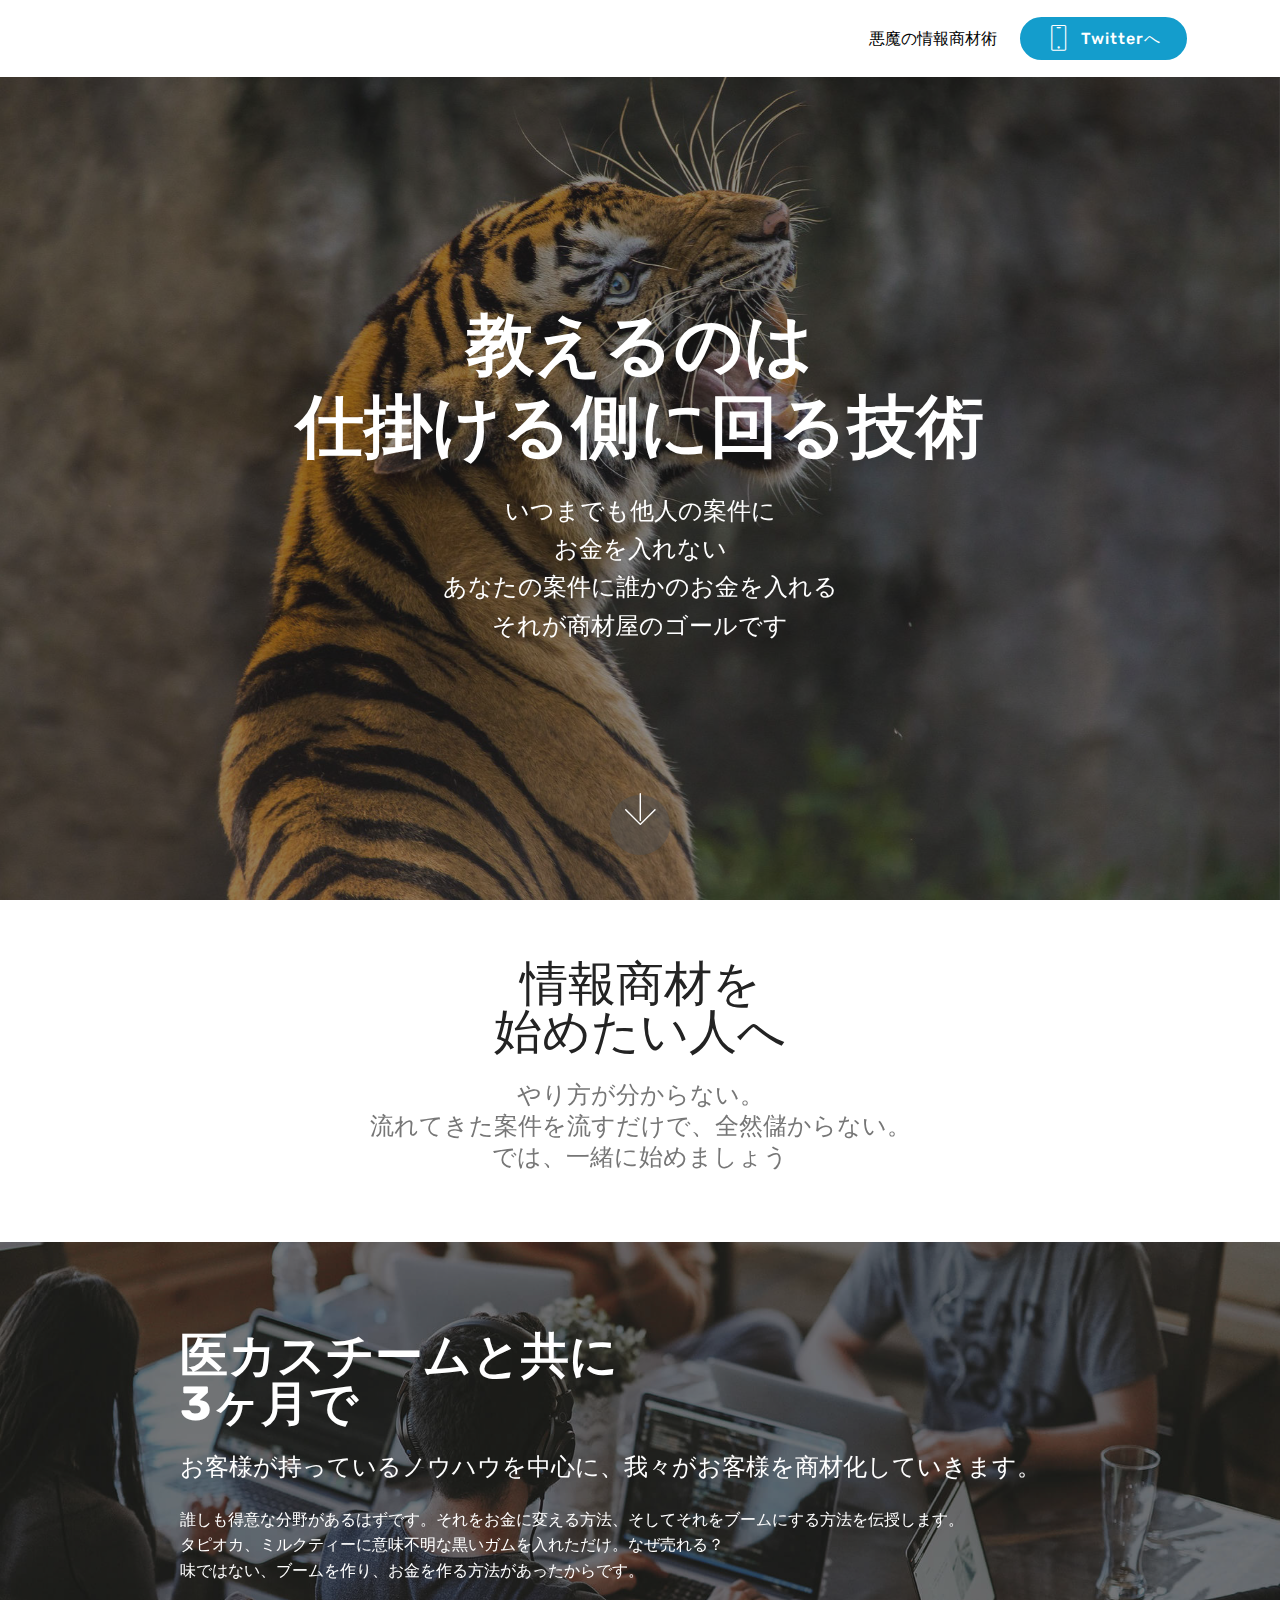
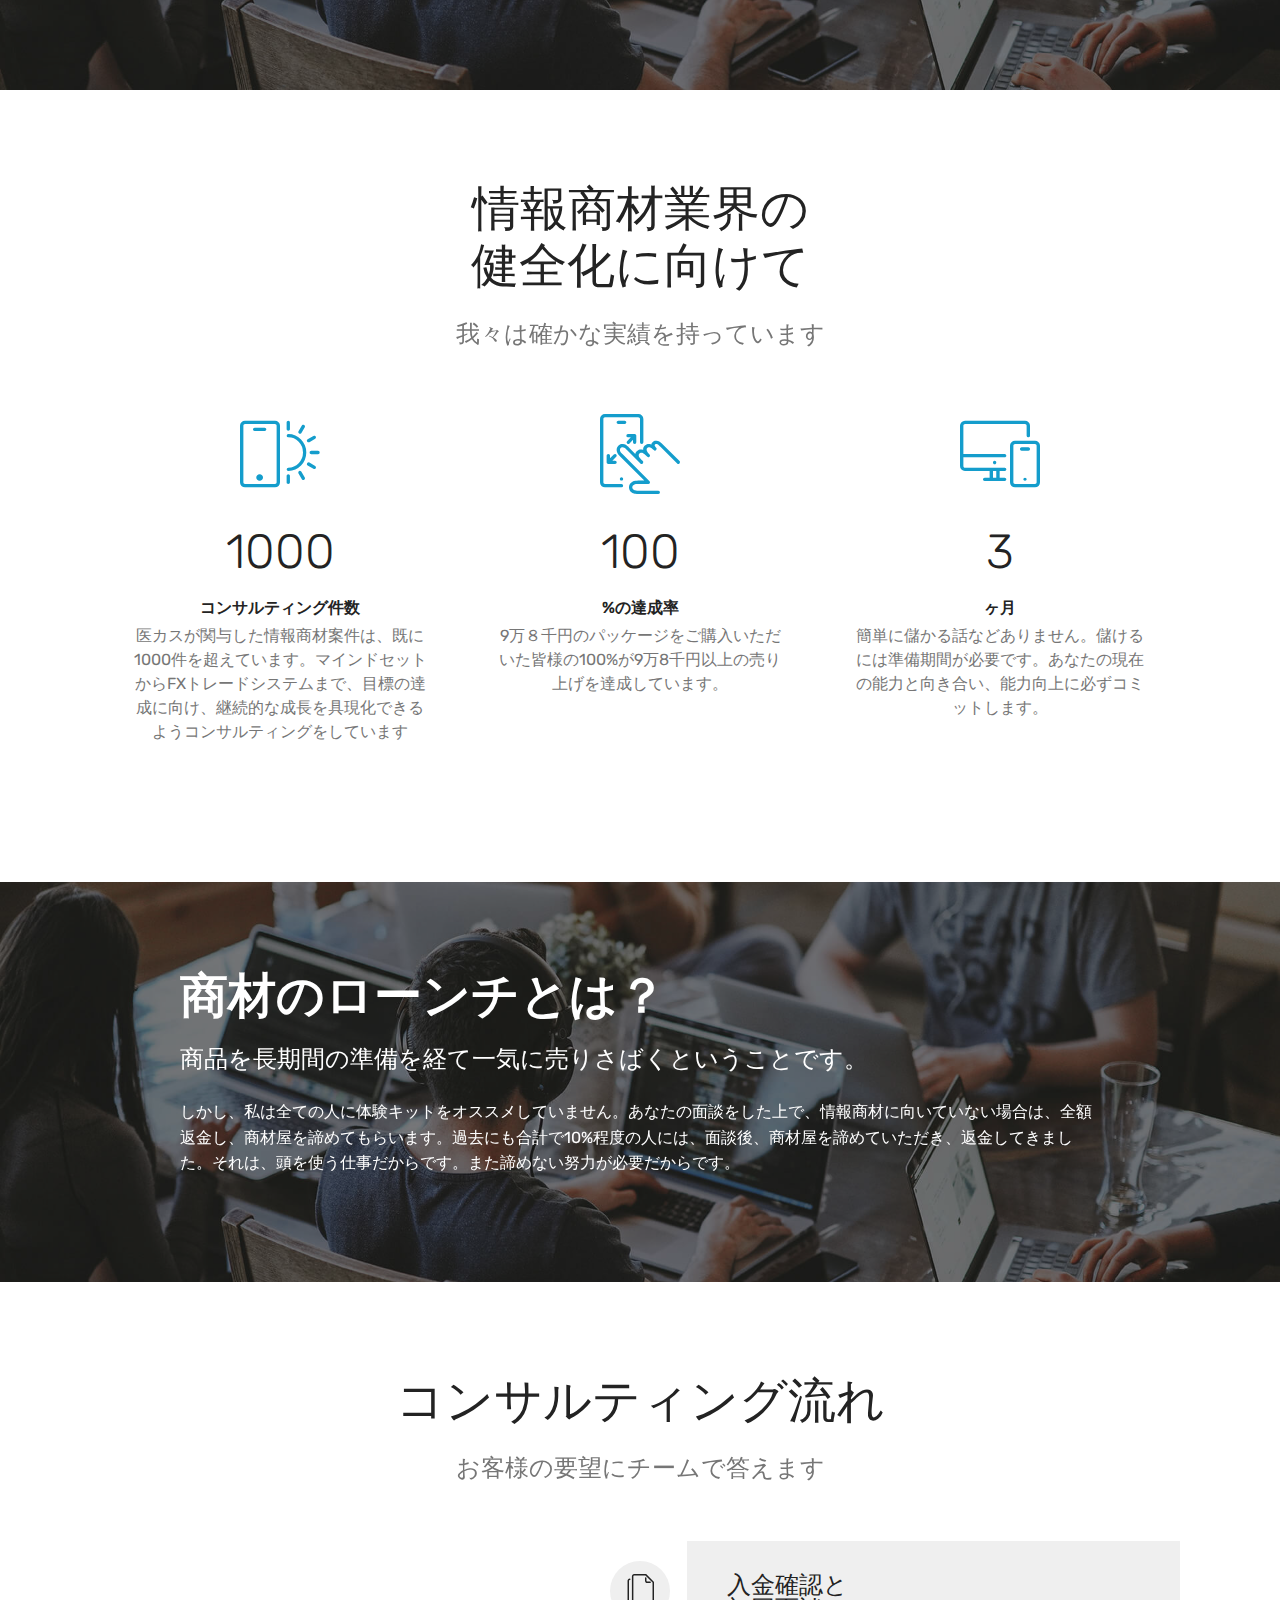
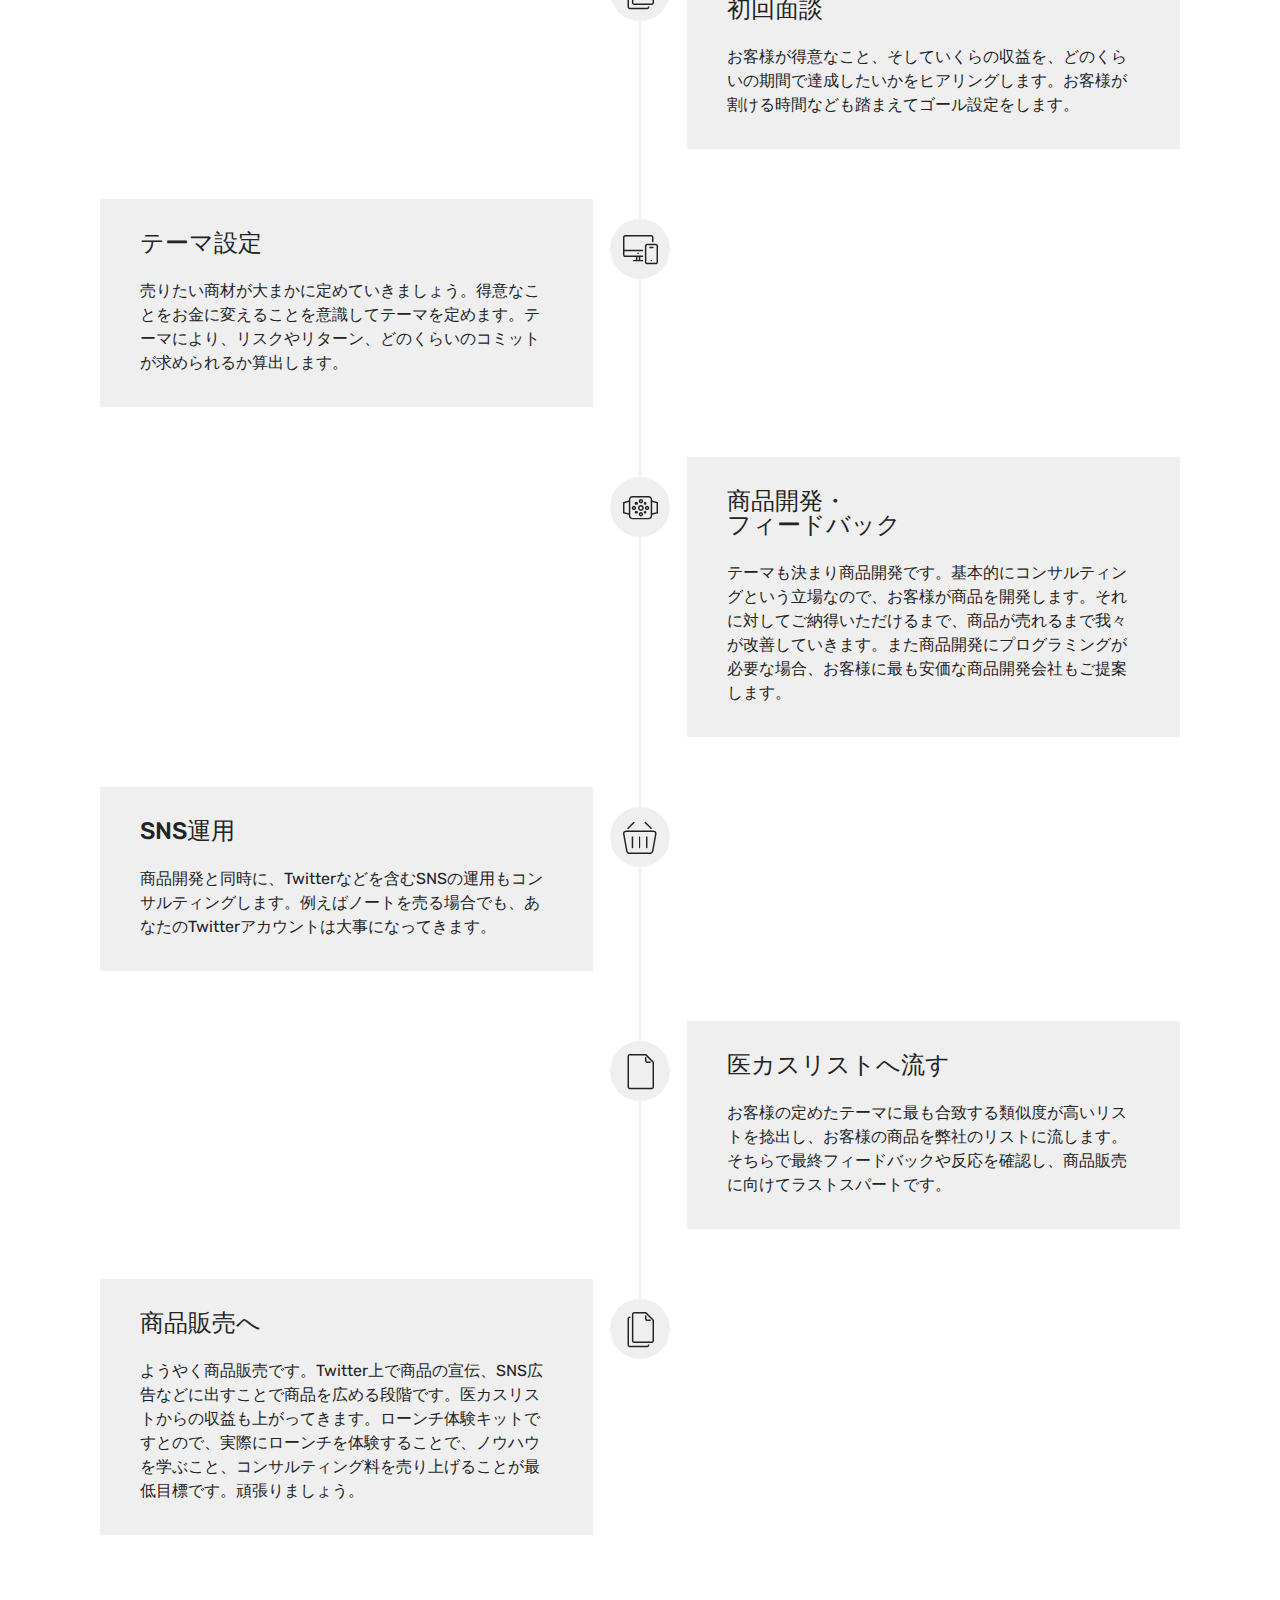
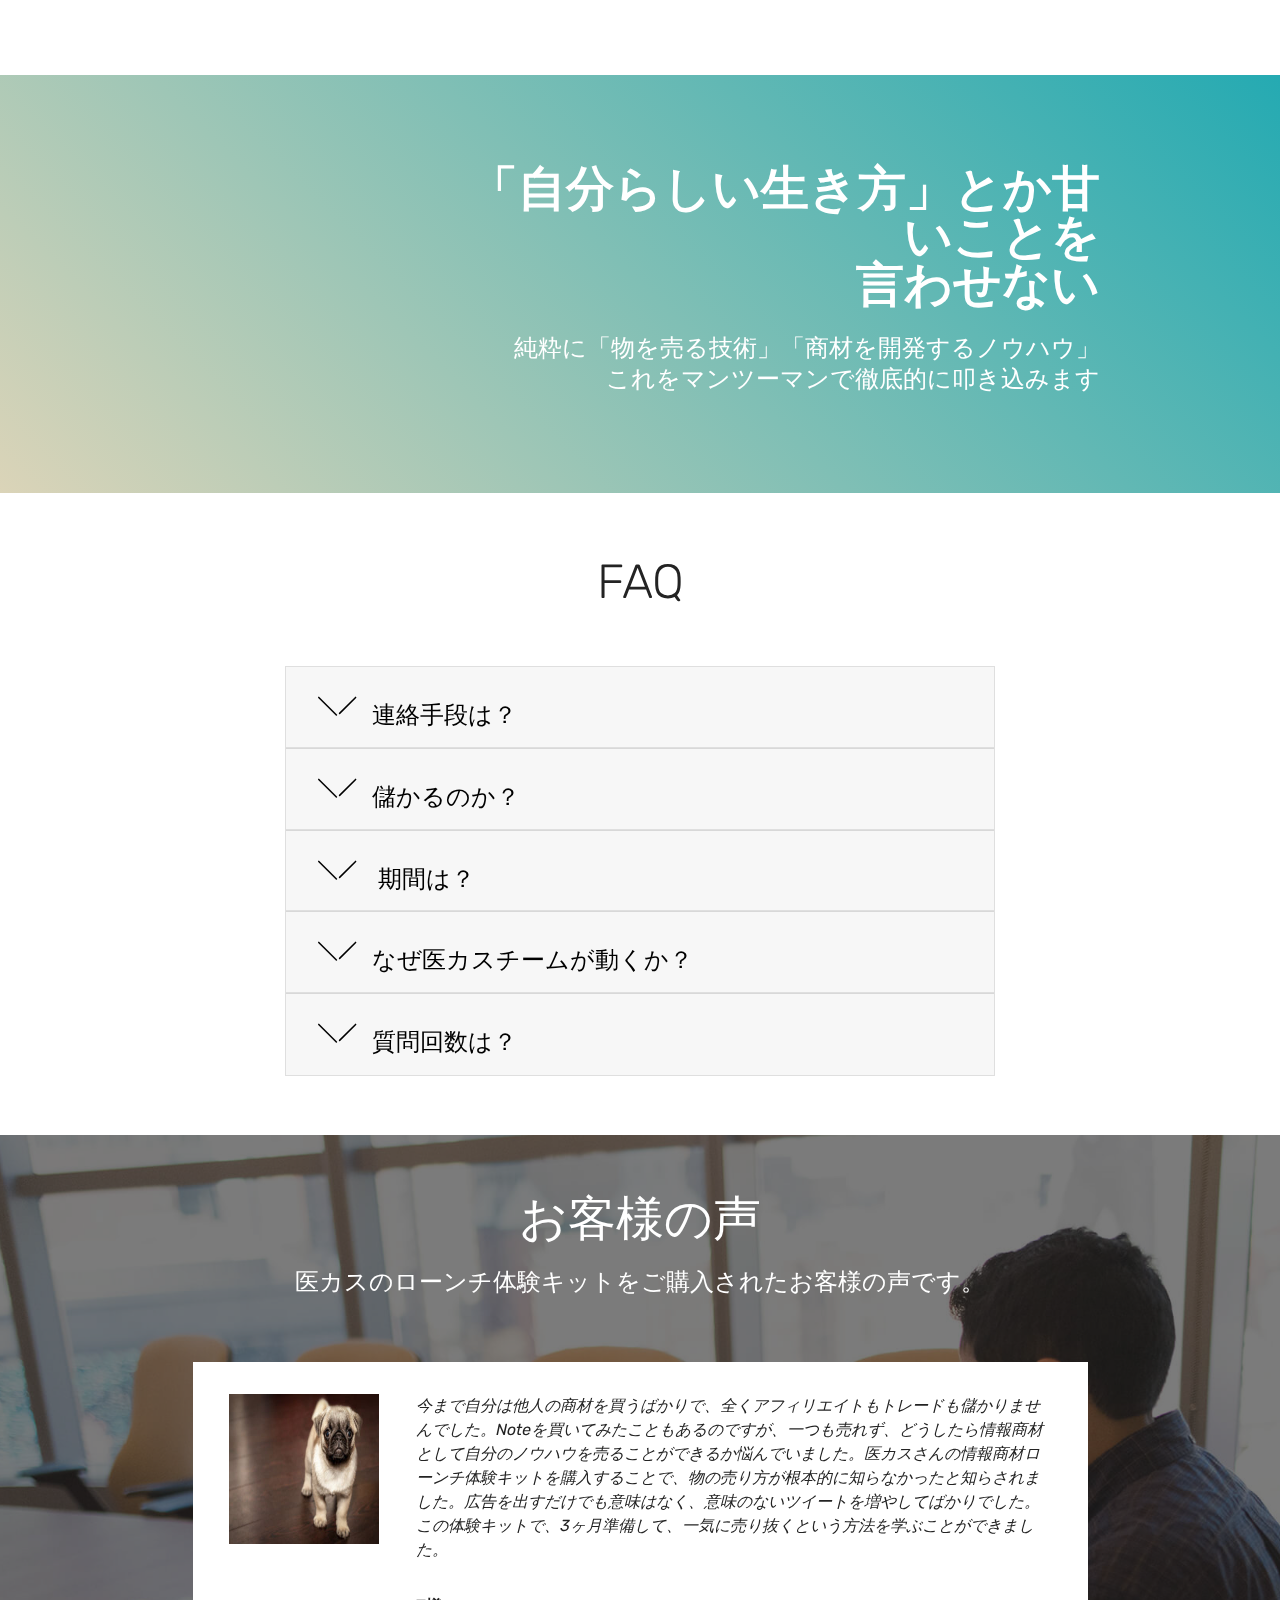
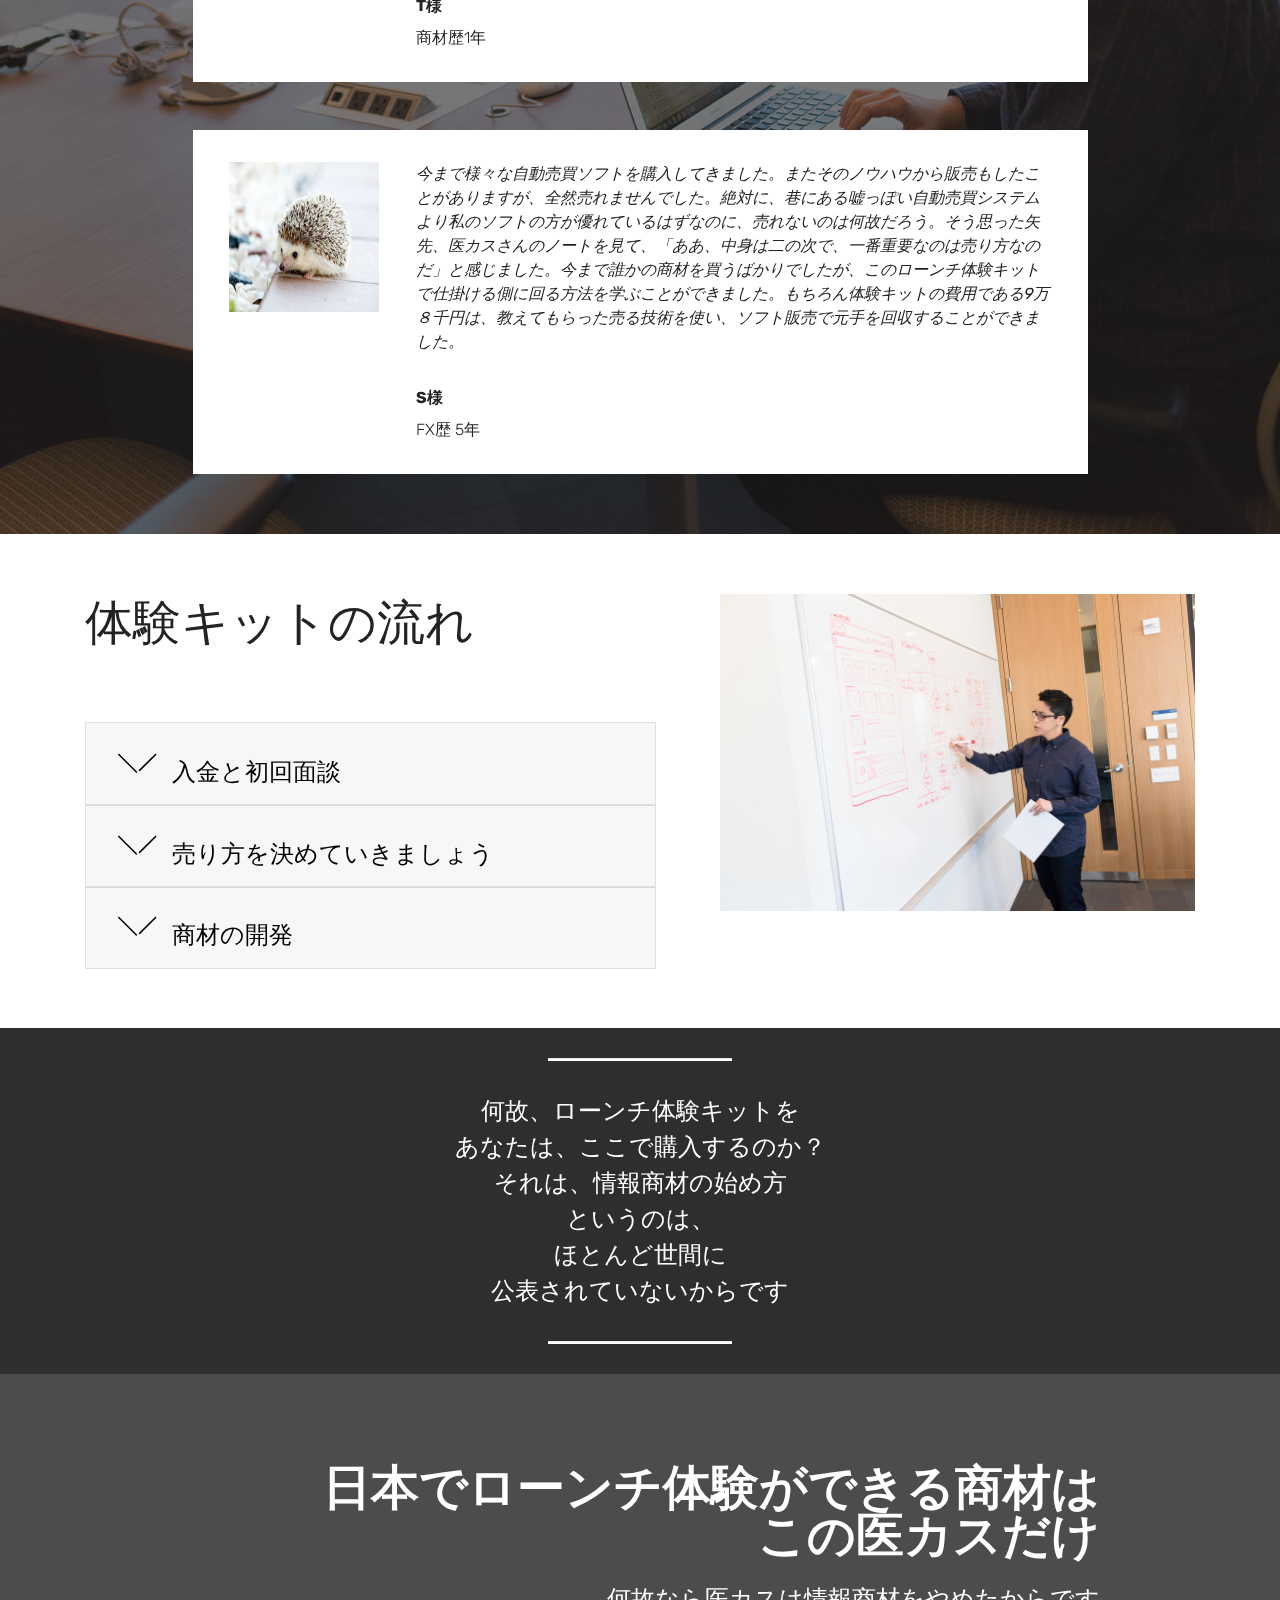
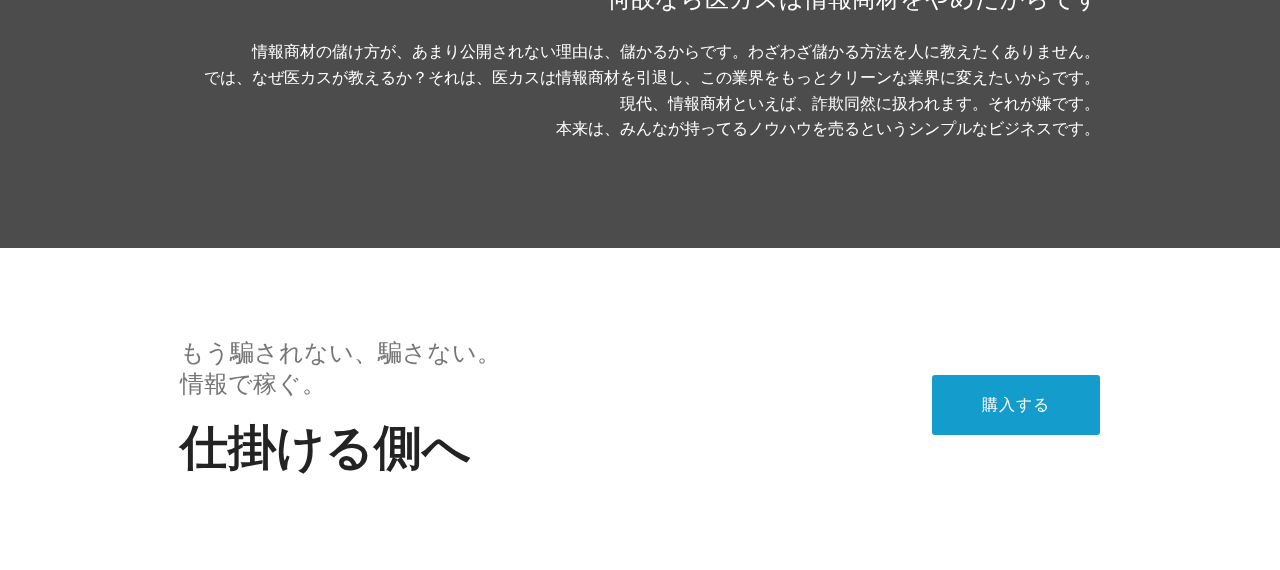
==== commit 2ccb473d: "Add files via upload" ====
--- a/page4.html
+++ b/page4.html
@@ -579,8 +579,53 @@
                 <h2 class="align-left mbr-bold mbr-fonts-style display-2">仕掛ける側へ</h2>
             </div>
             <div class="media-container-column col-12 col-lg-3 col-md-4">
-                <div class="mbr-section-btn align-right py-4">
-                	<a class="btn btn-md btn-primary display-4" href="https://forms.gle/FPe17393fhyhhhKdA">今すぐ申し込む</a>
+                <div class="mbr-section-btn align-right py-4">        
+                	<button
+    class="btn btn-primary"
+  id="checkout-button-price_1HJbGGEdmFVR1Ul4skb0sAf0"
+  role="link"
+  type="button"
+>
+  購入する
+</button>
+
+<div id="error-message"></div>
+
+<script>
+(function() {
+  var stripe = Stripe('pk_live_51HJTHgEdmFVR1Ul4aB02A7vuZf09kX7XTFtWSjaZltnYVKINNKoa5TEyozqV1t15H39o4hwXUNt5vNRCOI0IyUfD00paO78j7e');
+
+  var checkoutButton = document.getElementById('checkout-button-price_1HJbGGEdmFVR1Ul4skb0sAf0');
+  checkoutButton.addEventListener('click', function () {
+    // When the customer clicks on the button, redirect
+    // them to Checkout.
+    stripe.redirectToCheckout({
+      lineItems: [{price: 'price_1HJbGGEdmFVR1Ul4skb0sAf0', quantity: 1}],
+      mode: 'payment',
+      // Do not rely on the redirect to the successUrl for fulfilling
+      // purchases, customers may not always reach the success_url after
+      // a successful payment.
+      // Instead use one of the strategies described in
+      // https://stripe.com/docs/payments/checkout/fulfillment
+      successUrl: 'https://iiiikasu.github.io/success.html',
+      cancelUrl: 'https://iiiikasu.github.io',
+    })
+    .then(function (result) {
+      if (result.error) {
+        // If `redirectToCheckout` fails due to a browser or network
+        // error, display the localized error message to your customer.
+        var displayError = document.getElementById('error-message');
+        displayError.textContent = result.error.message;
+      }
+    });
+  });
+})();
+</script>
+
+
+
+
+                    
                 </div>
             </div>
         </div>
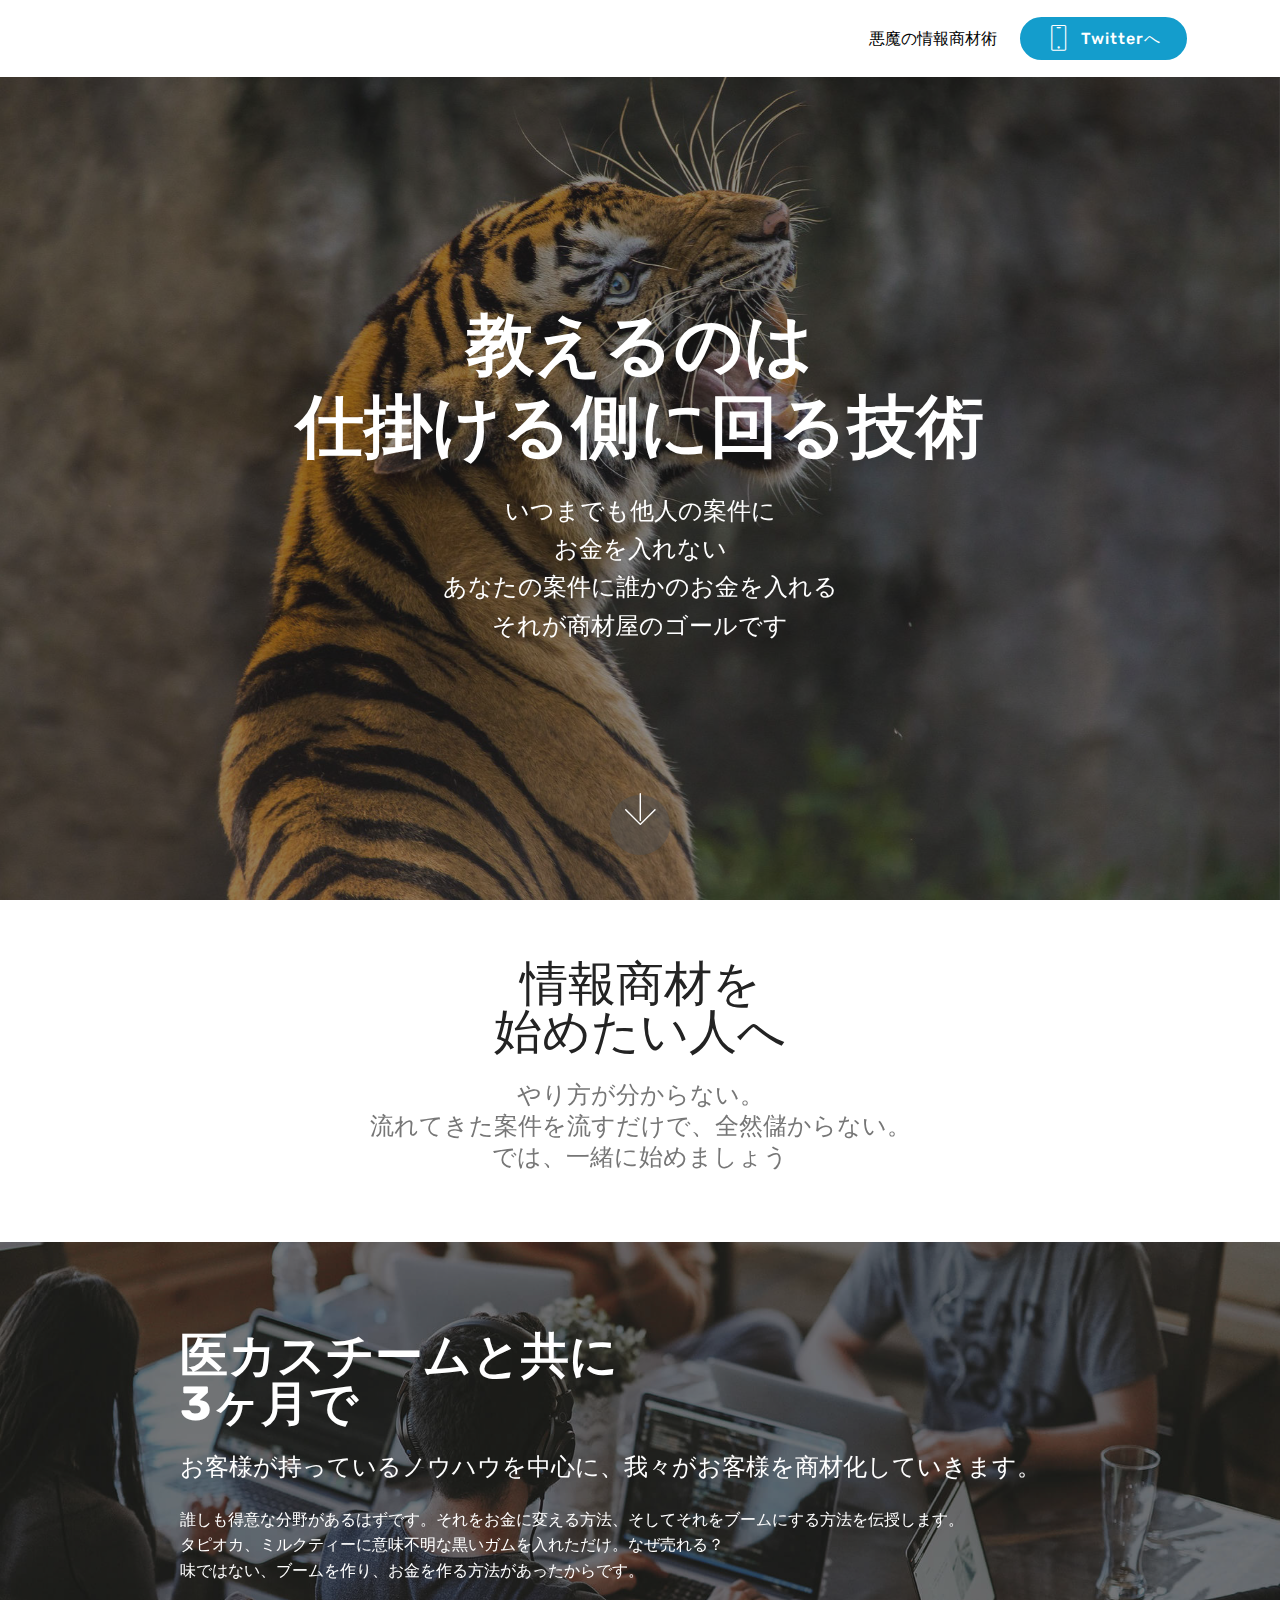
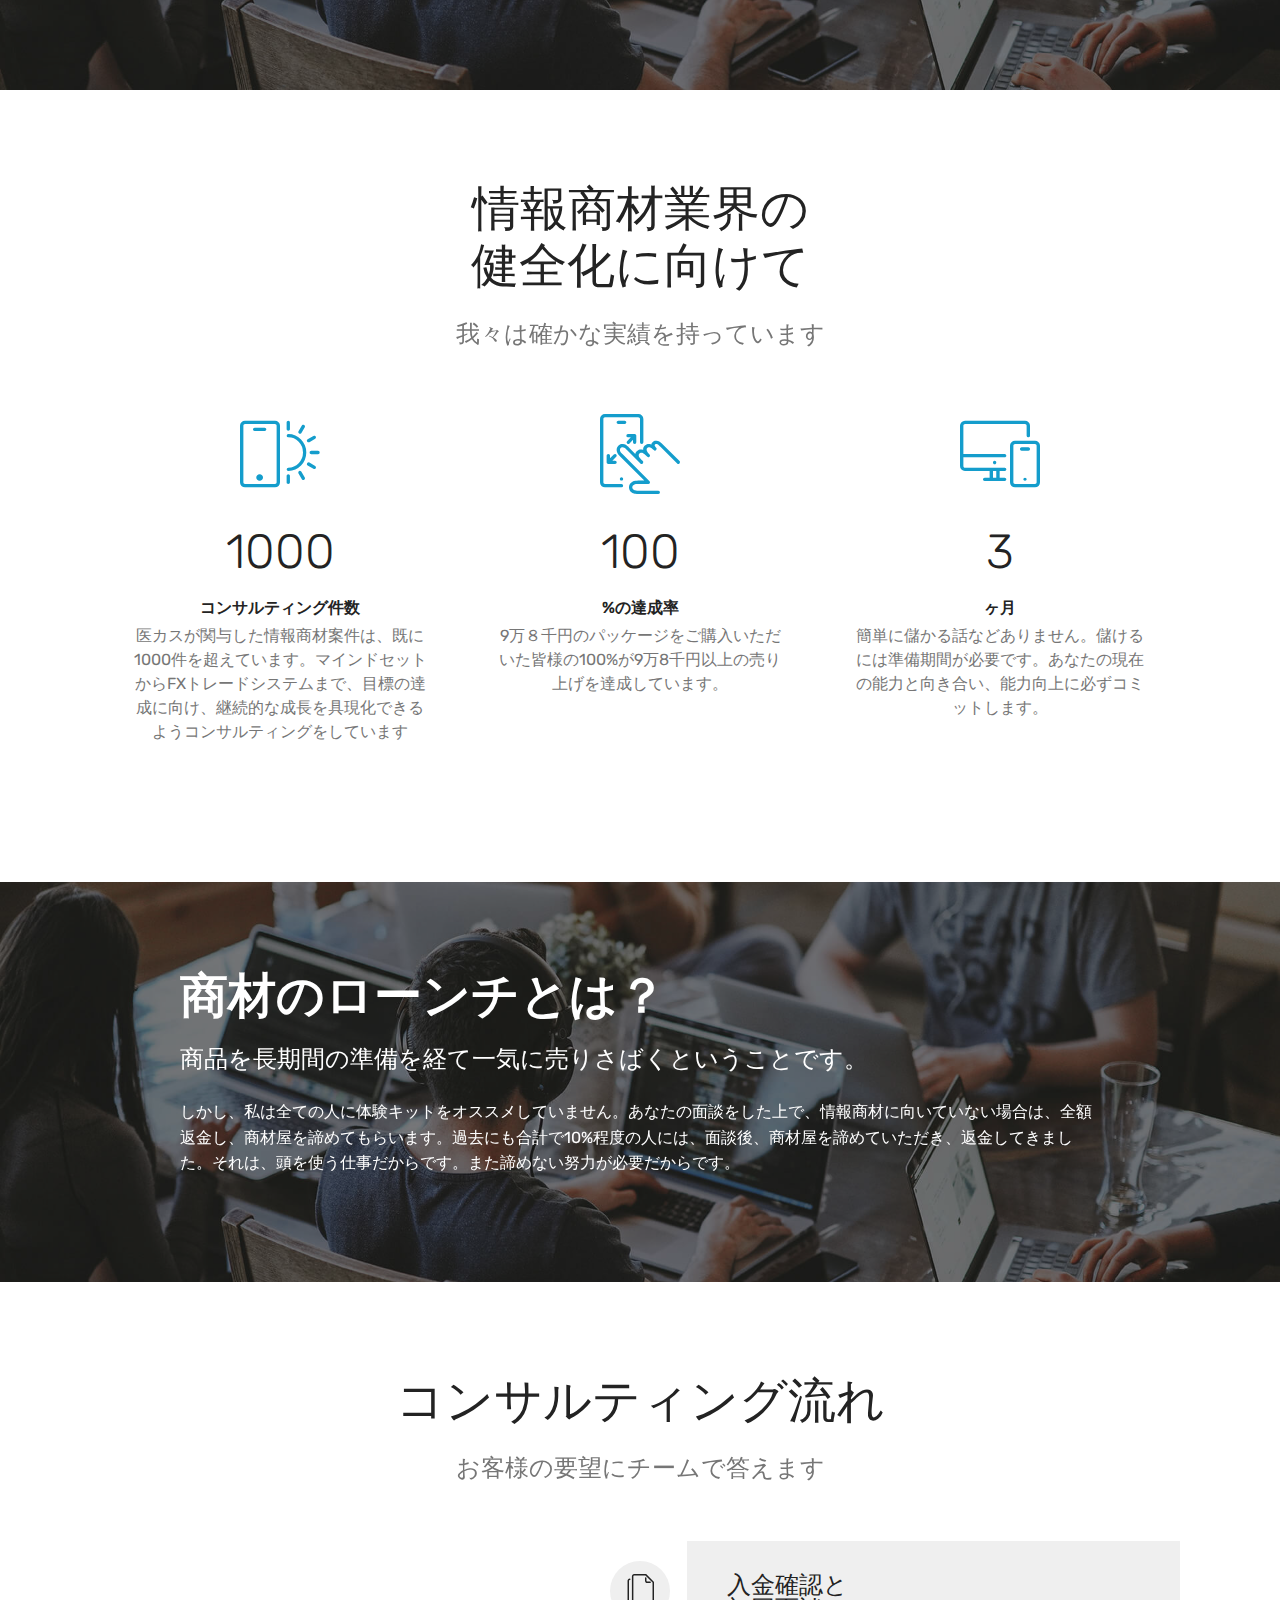
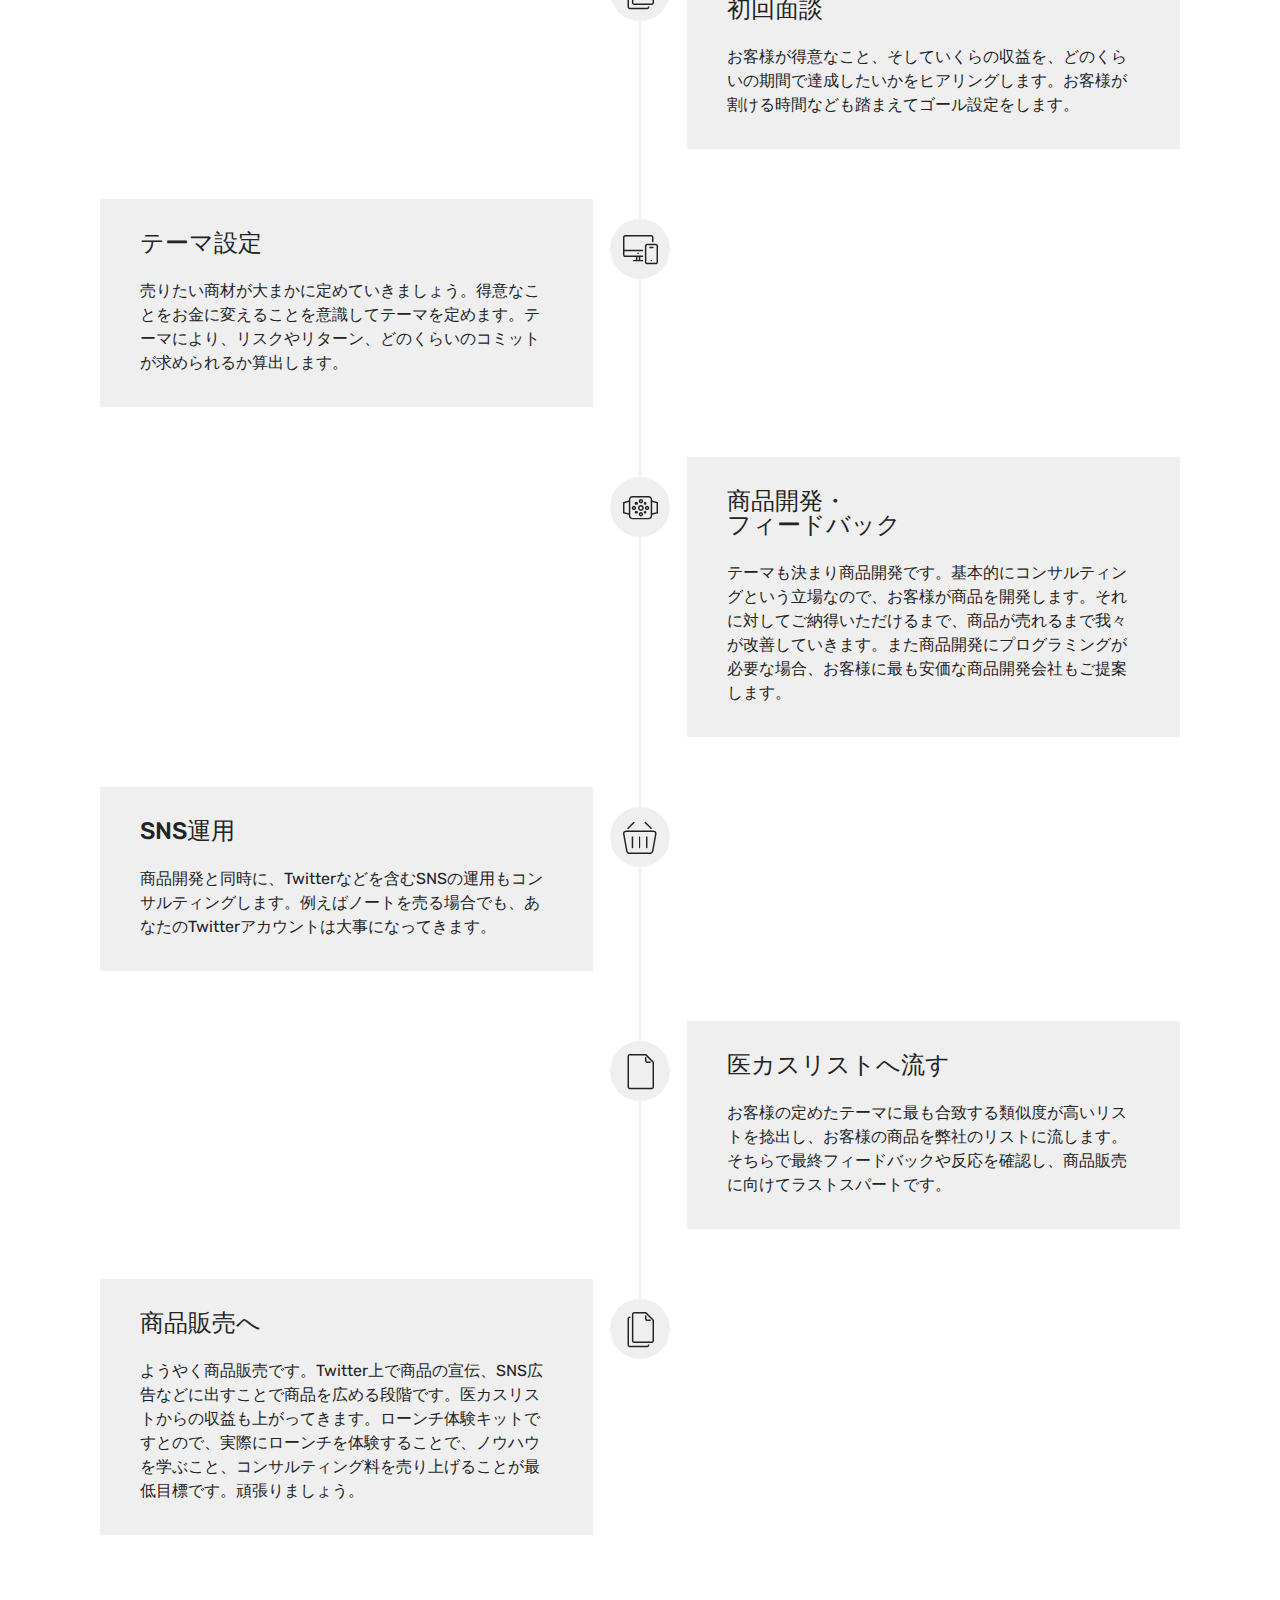
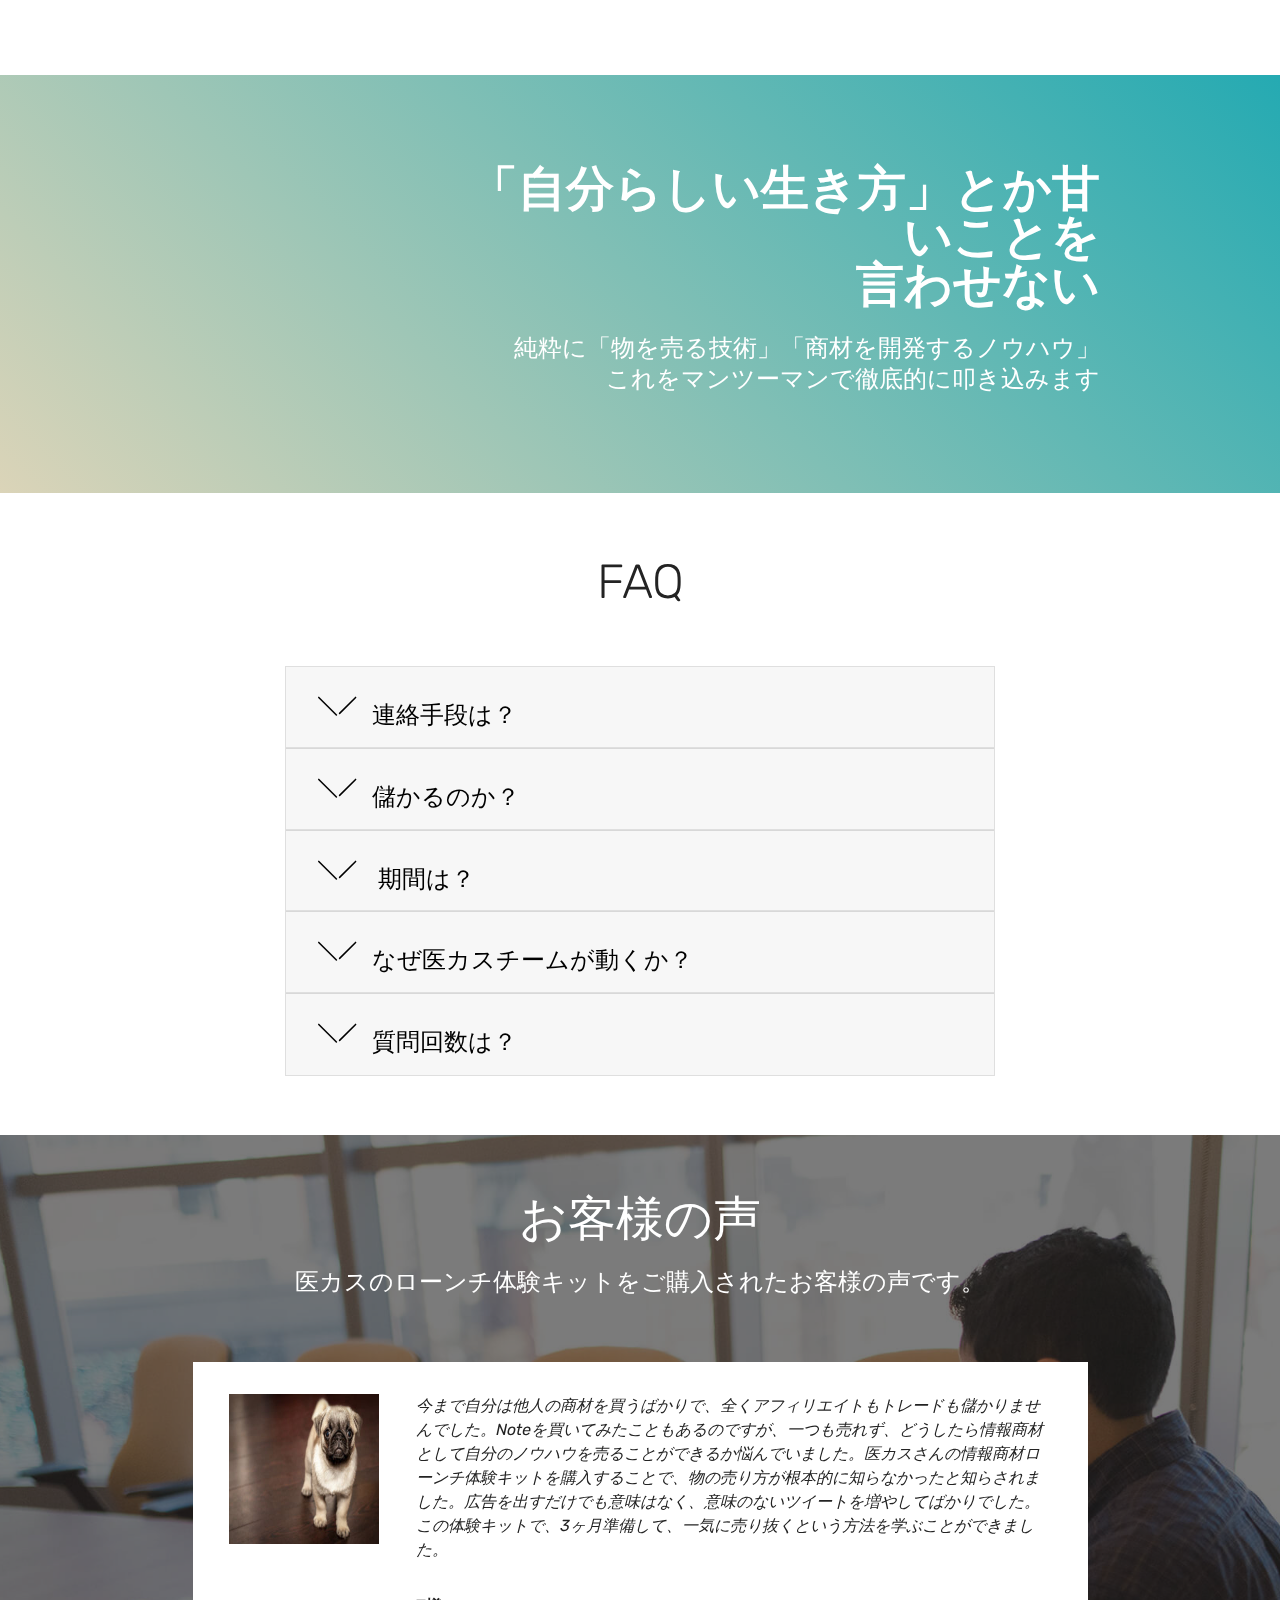
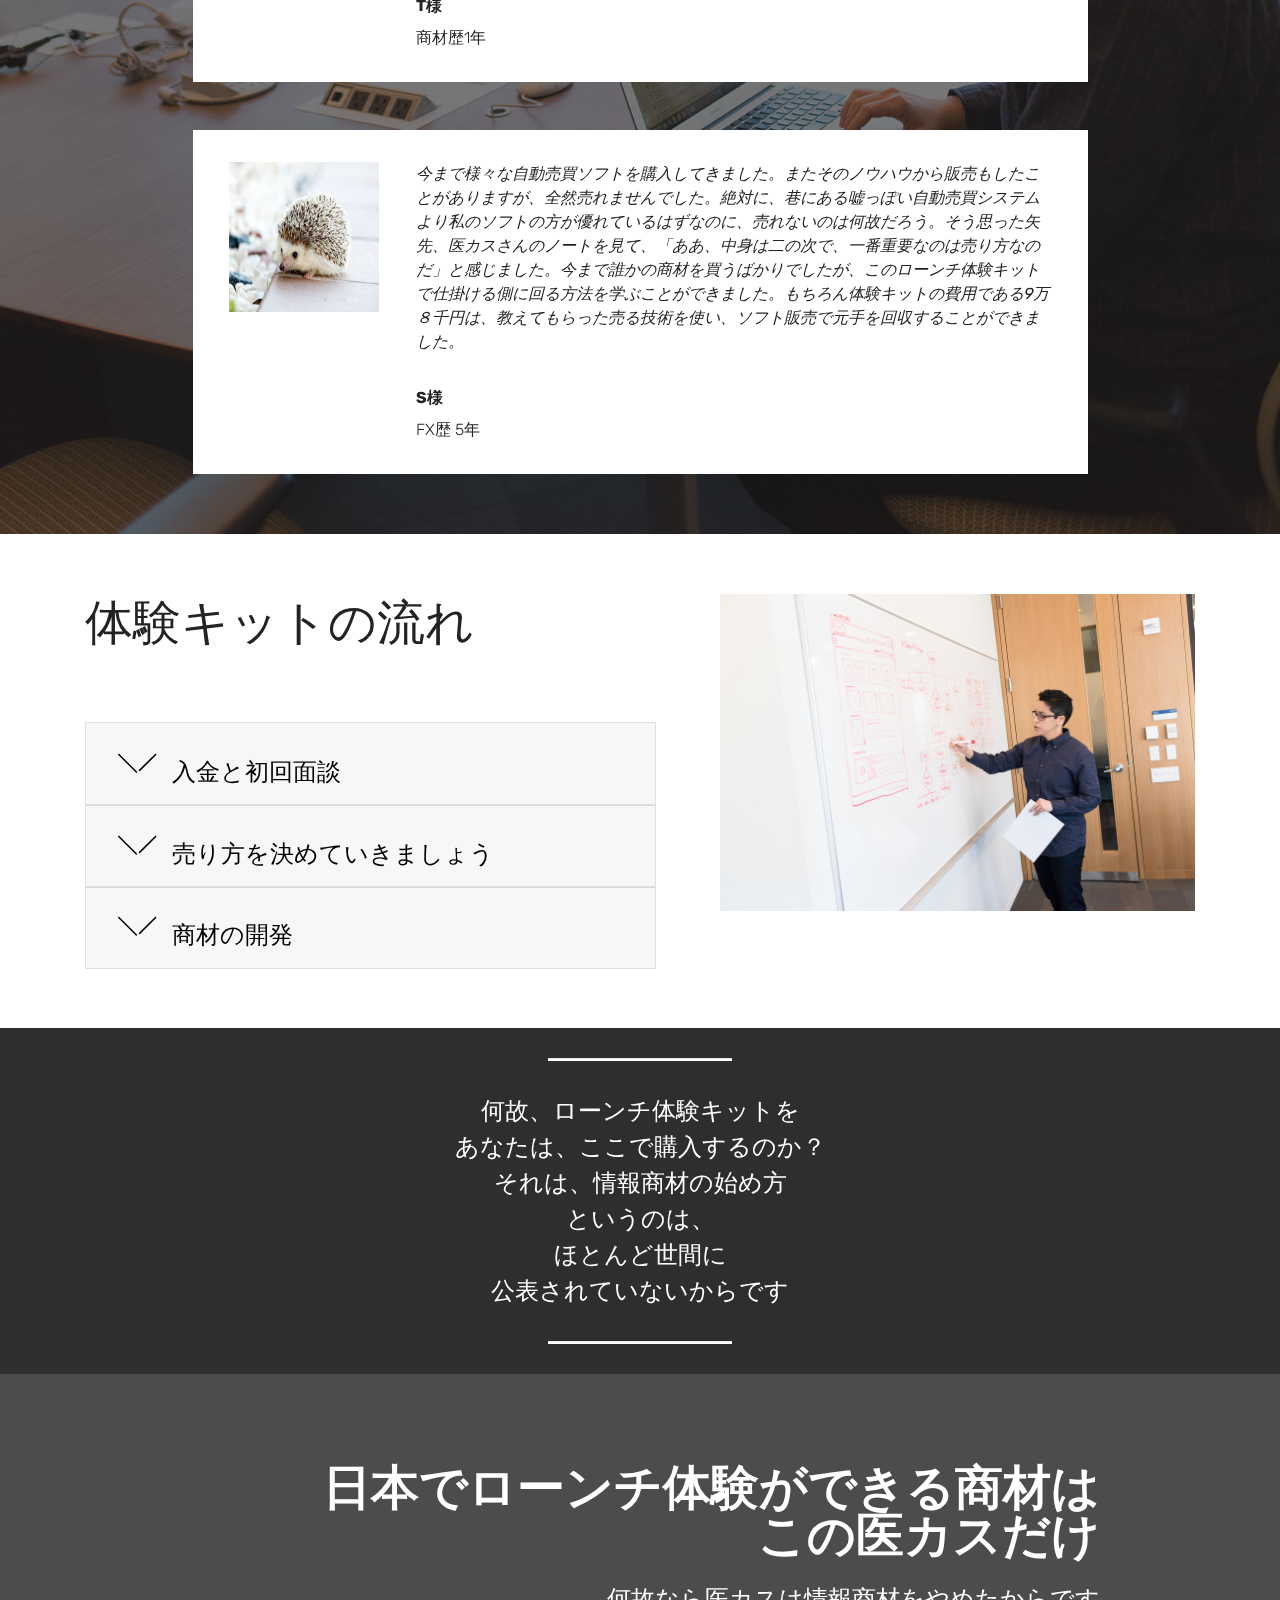
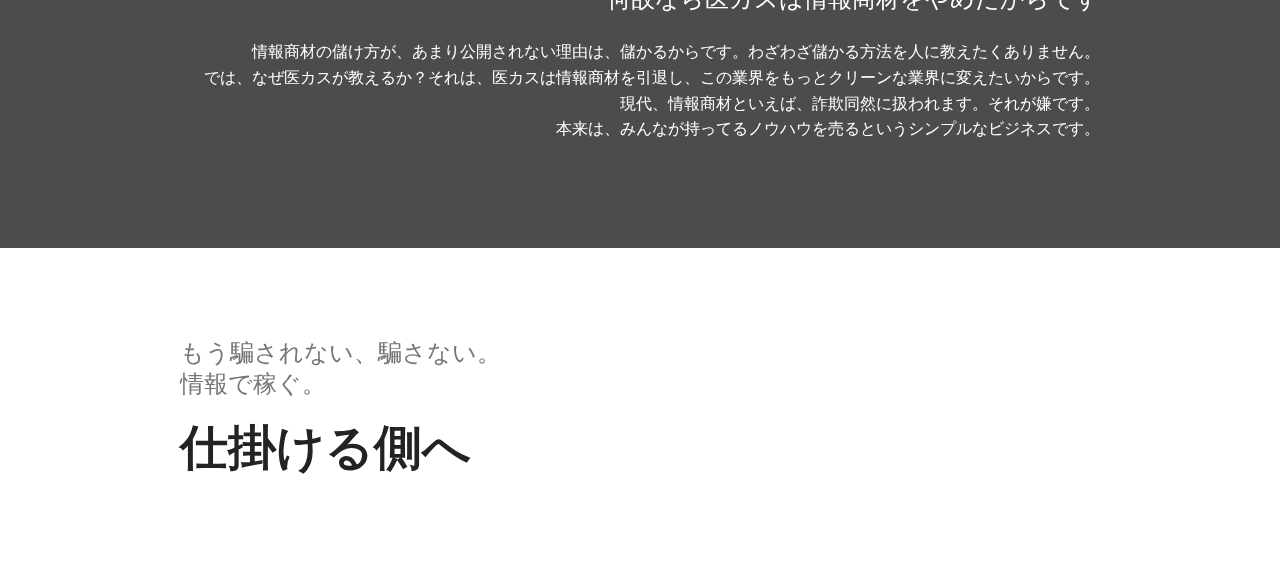
==== commit 40be5c99: "Add files via upload" ====
--- a/page4.html
+++ b/page4.html
@@ -580,52 +580,7 @@
             </div>
             <div class="media-container-column col-12 col-lg-3 col-md-4">
                 <div class="mbr-section-btn align-right py-4">        
-                	<button
-    class="btn btn-primary"
-  id="checkout-button-price_1HJbGGEdmFVR1Ul4skb0sAf0"
-  role="link"
-  type="button"
->
-  購入する
-</button>
-
-<div id="error-message"></div>
-
-<script>
-(function() {
-  var stripe = Stripe('pk_live_51HJTHgEdmFVR1Ul4aB02A7vuZf09kX7XTFtWSjaZltnYVKINNKoa5TEyozqV1t15H39o4hwXUNt5vNRCOI0IyUfD00paO78j7e');
-
-  var checkoutButton = document.getElementById('checkout-button-price_1HJbGGEdmFVR1Ul4skb0sAf0');
-  checkoutButton.addEventListener('click', function () {
-    // When the customer clicks on the button, redirect
-    // them to Checkout.
-    stripe.redirectToCheckout({
-      lineItems: [{price: 'price_1HJbGGEdmFVR1Ul4skb0sAf0', quantity: 1}],
-      mode: 'payment',
-      // Do not rely on the redirect to the successUrl for fulfilling
-      // purchases, customers may not always reach the success_url after
-      // a successful payment.
-      // Instead use one of the strategies described in
-      // https://stripe.com/docs/payments/checkout/fulfillment
-      successUrl: 'https://iiiikasu.github.io/success.html',
-      cancelUrl: 'https://iiiikasu.github.io',
-    })
-    .then(function (result) {
-      if (result.error) {
-        // If `redirectToCheckout` fails due to a browser or network
-        // error, display the localized error message to your customer.
-        var displayError = document.getElementById('error-message');
-        displayError.textContent = result.error.message;
-      }
-    });
-  });
-})();
-</script>
-
-
-
-
-                    
+                 <a href="https://forms.gle/HcjqbYjqELTDxmmBA">購入申し込みをする</a>
                 </div>
             </div>
         </div>
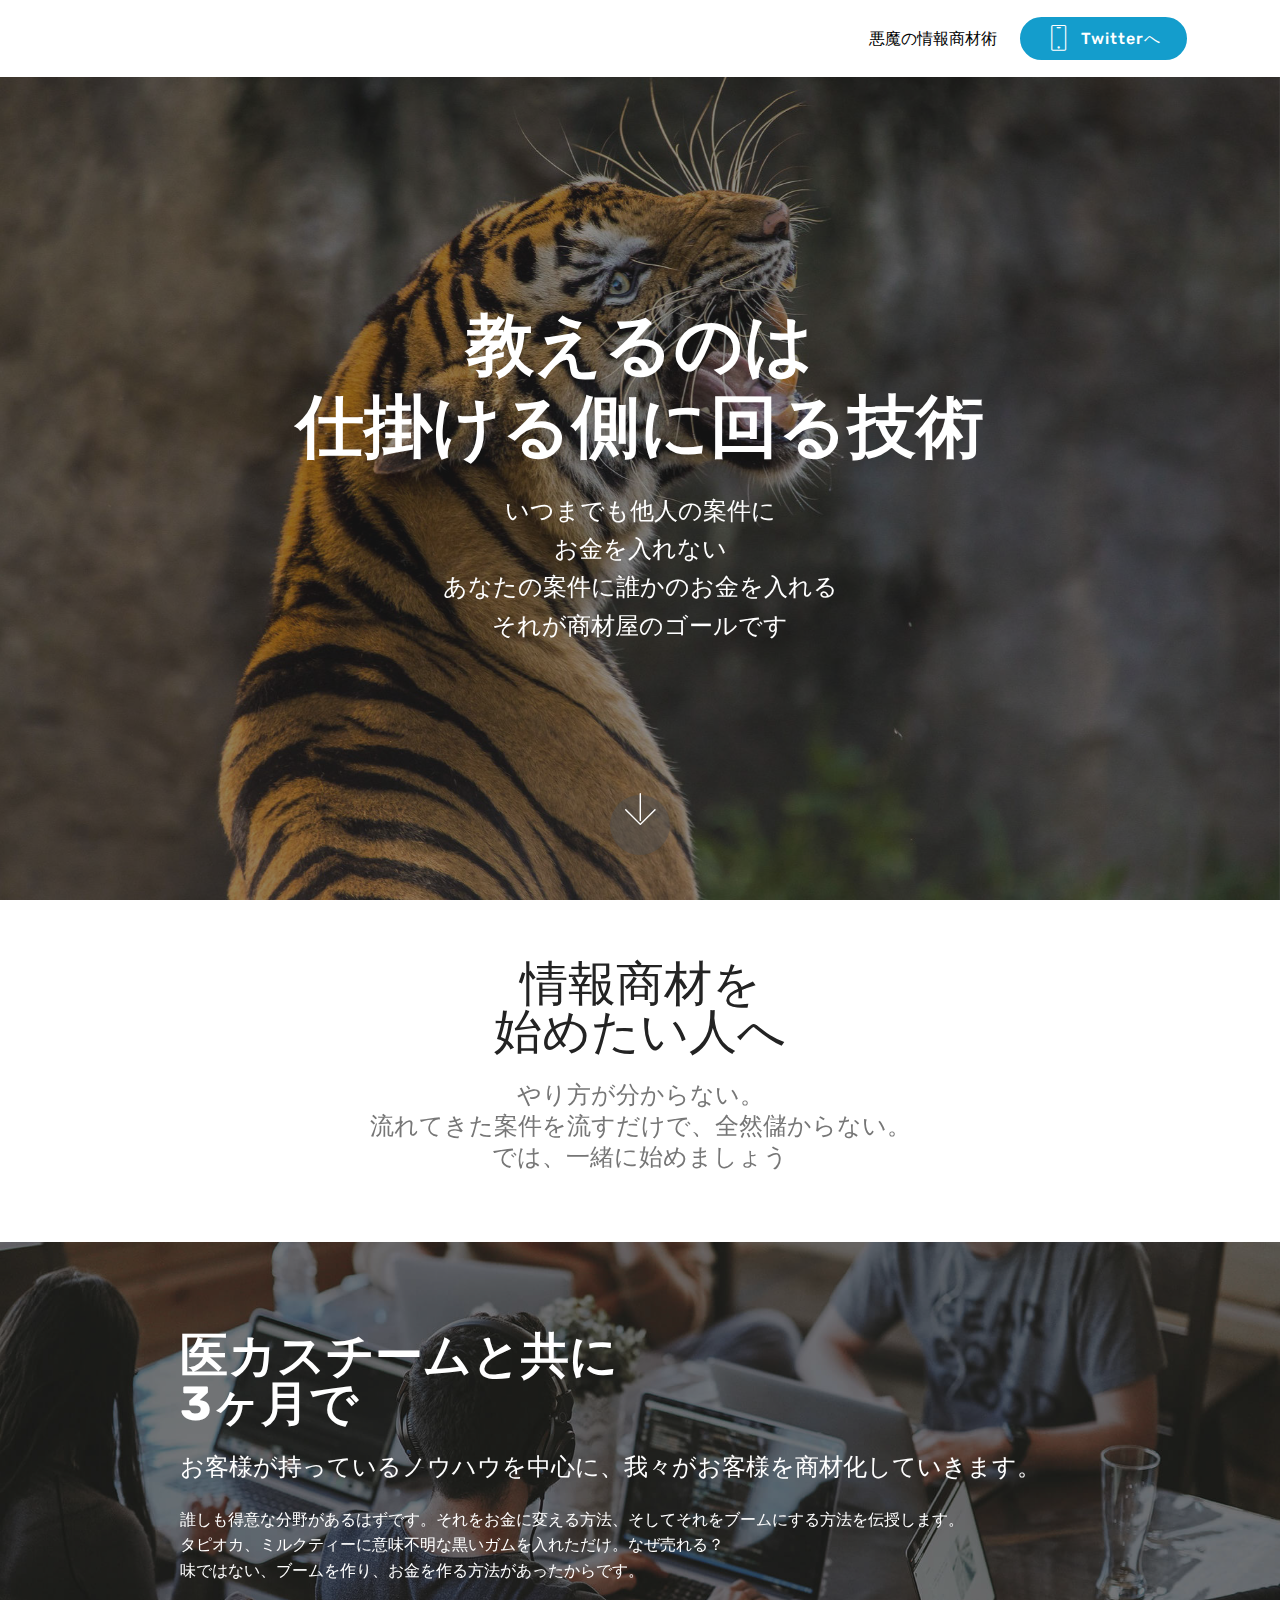
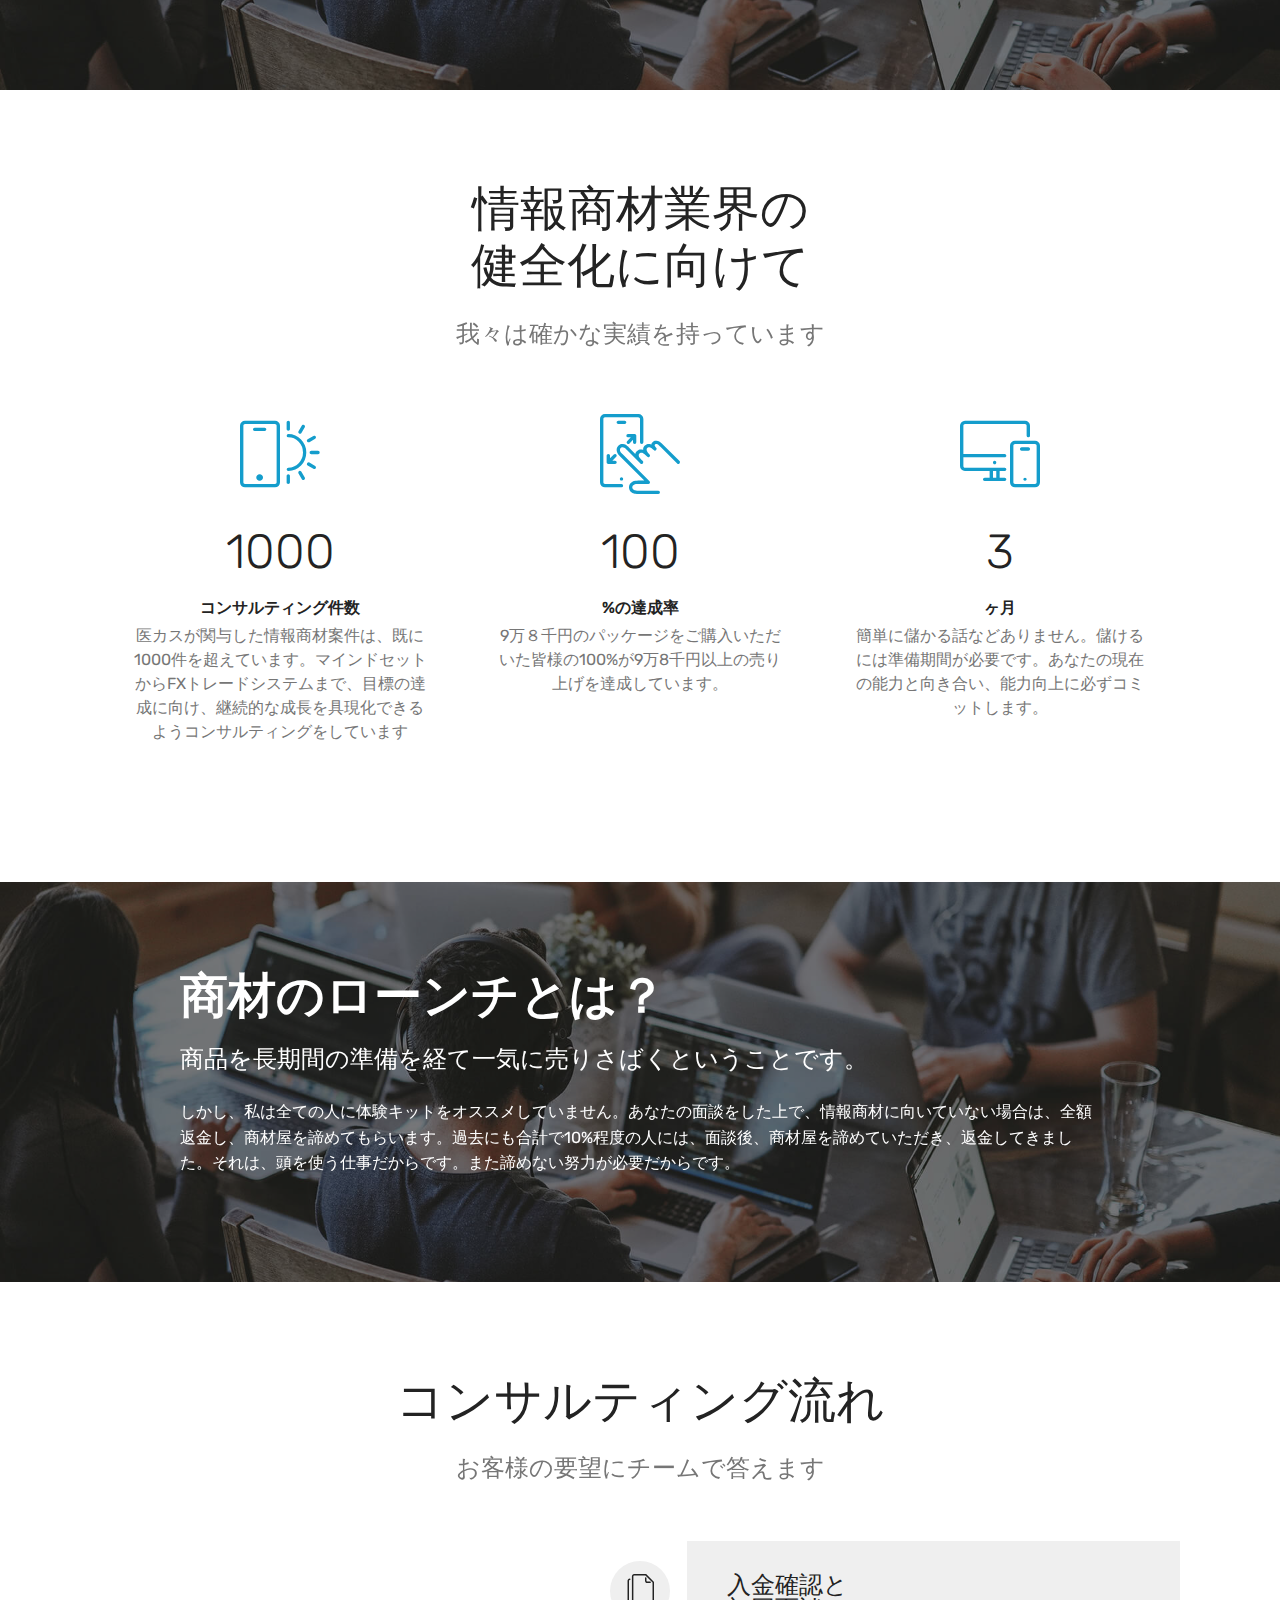
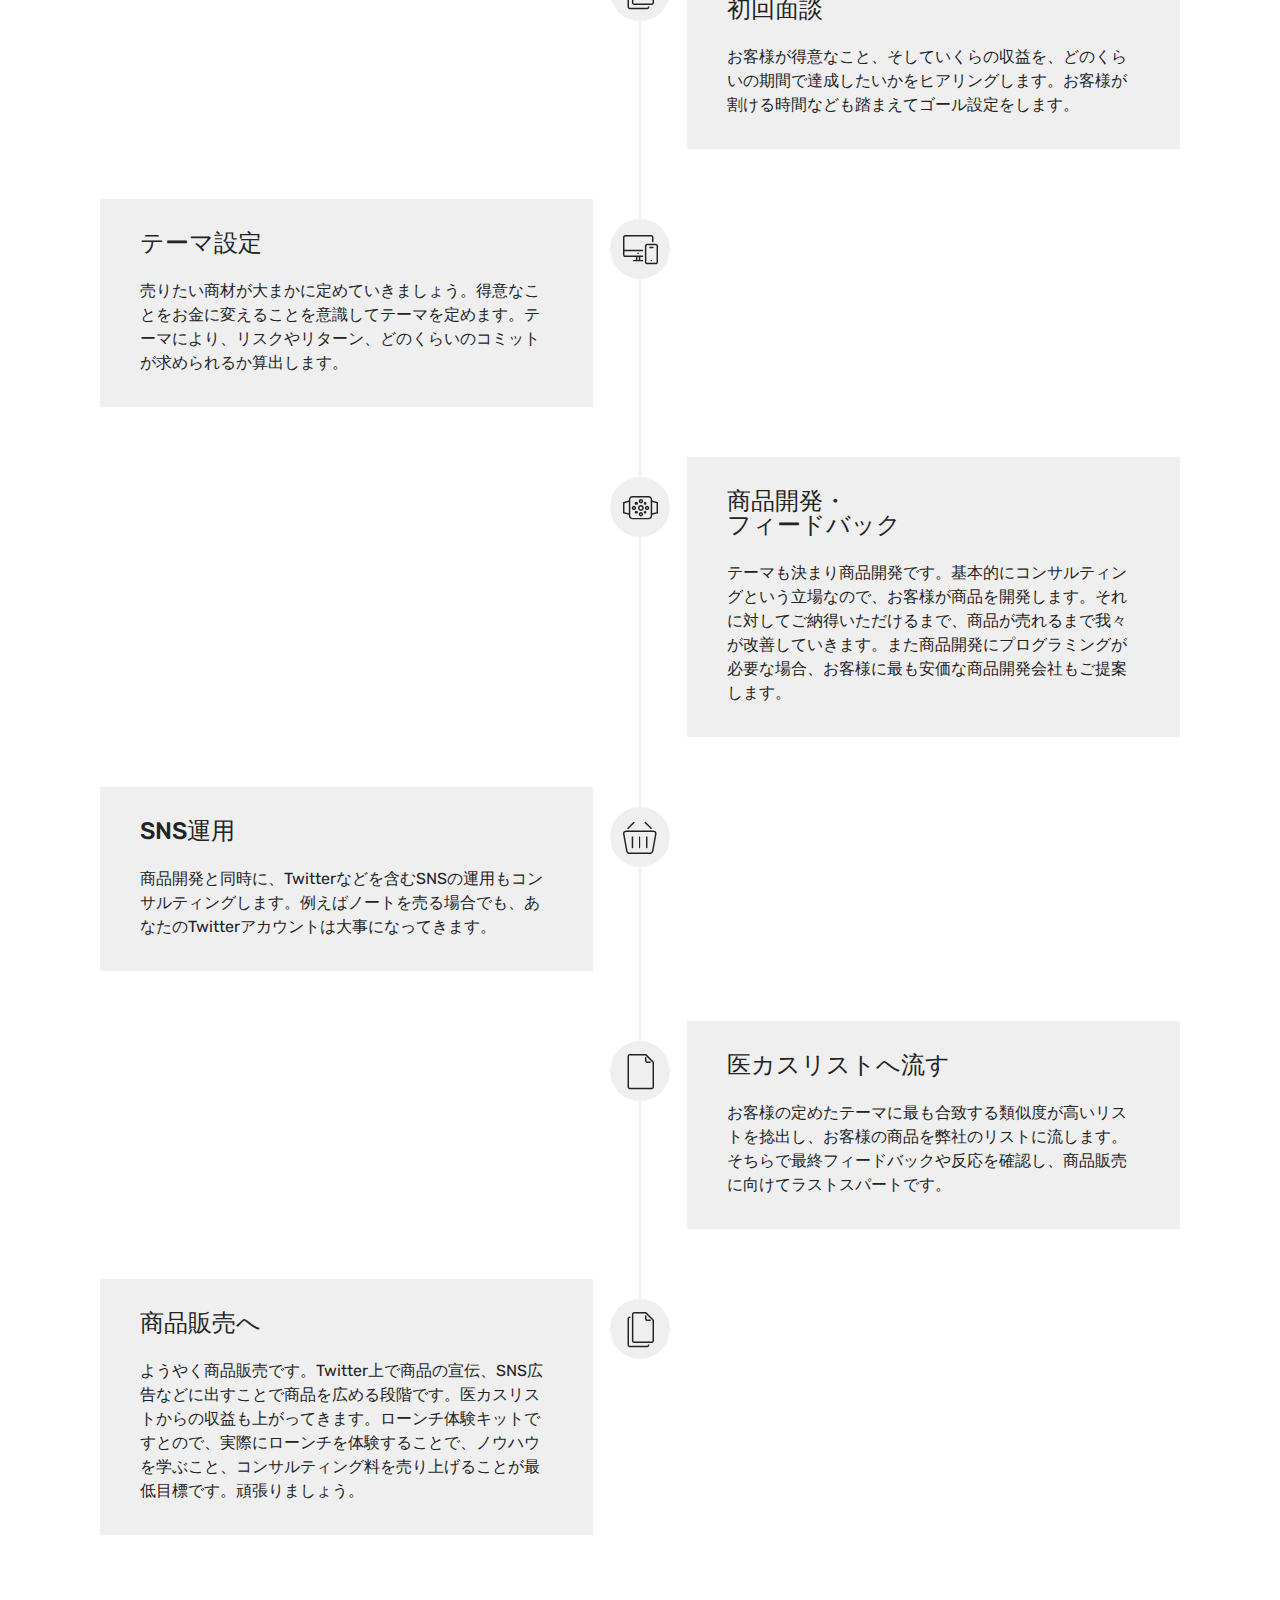
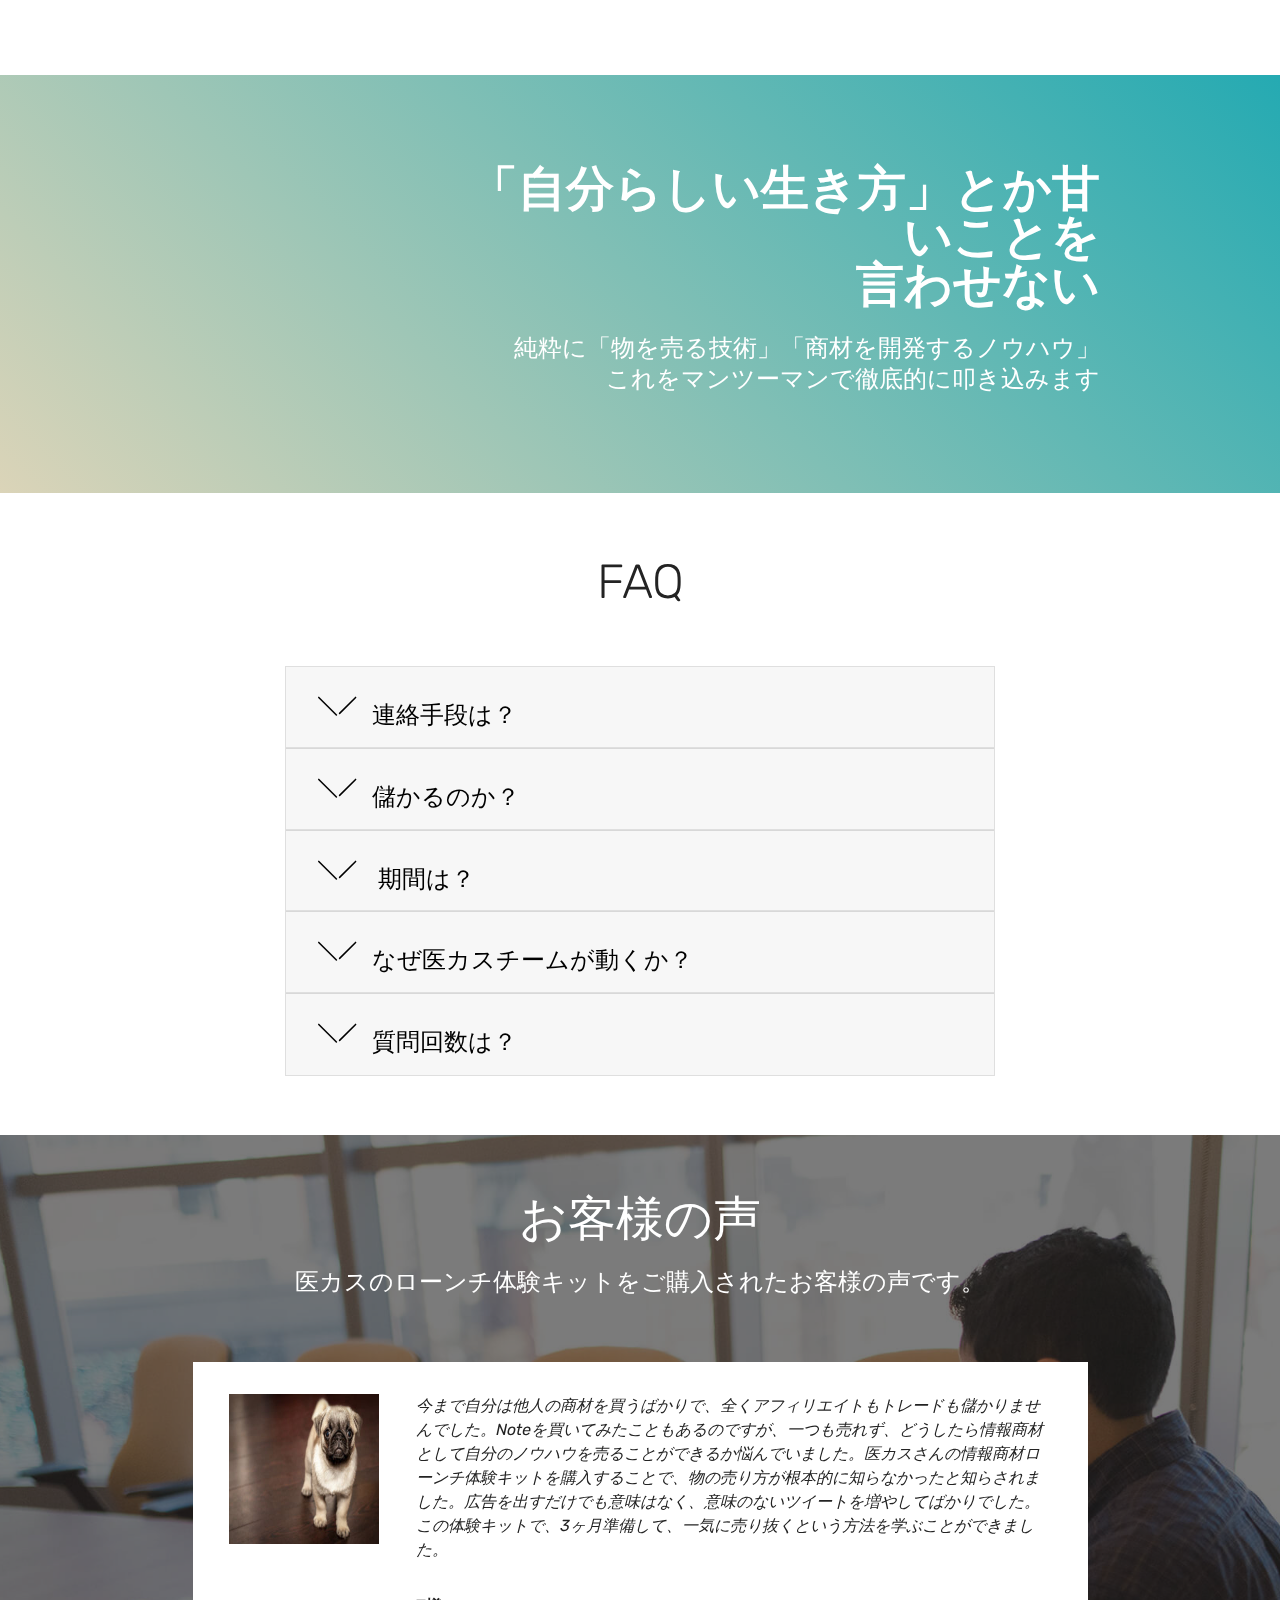
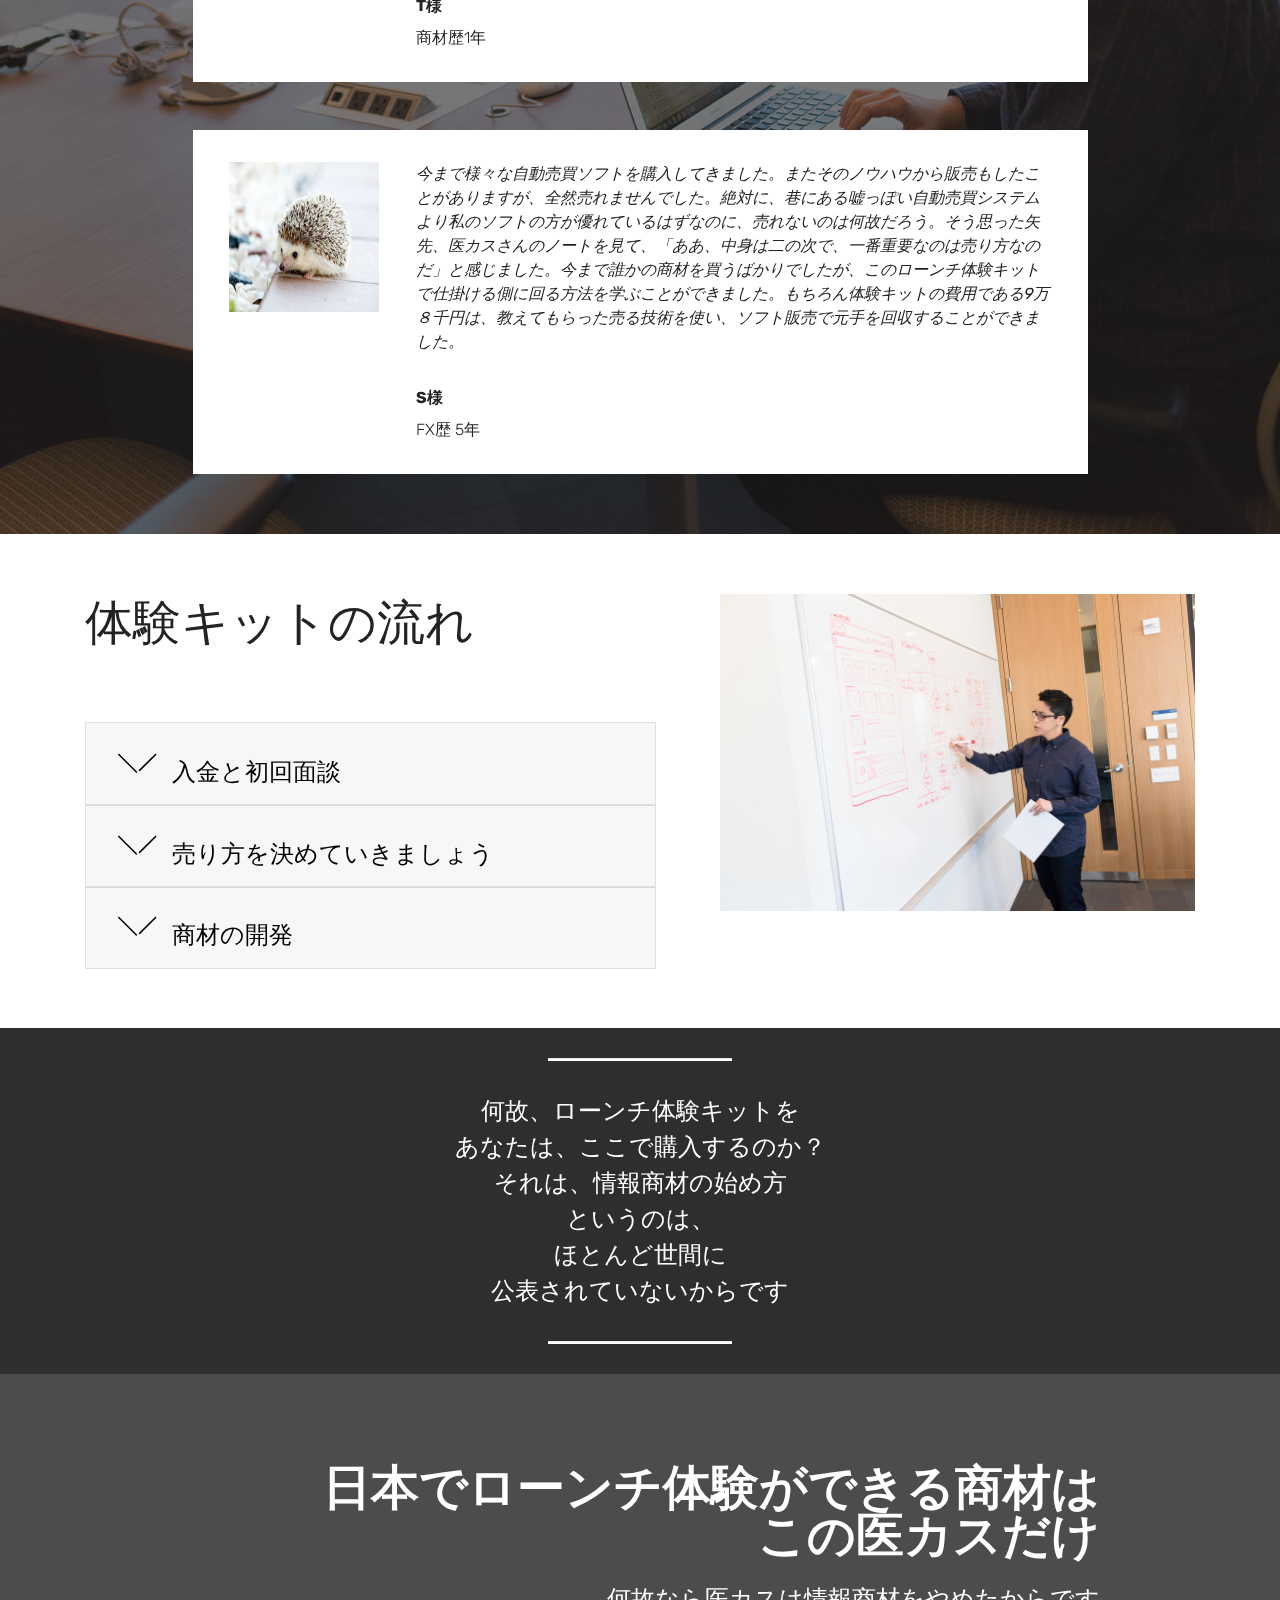
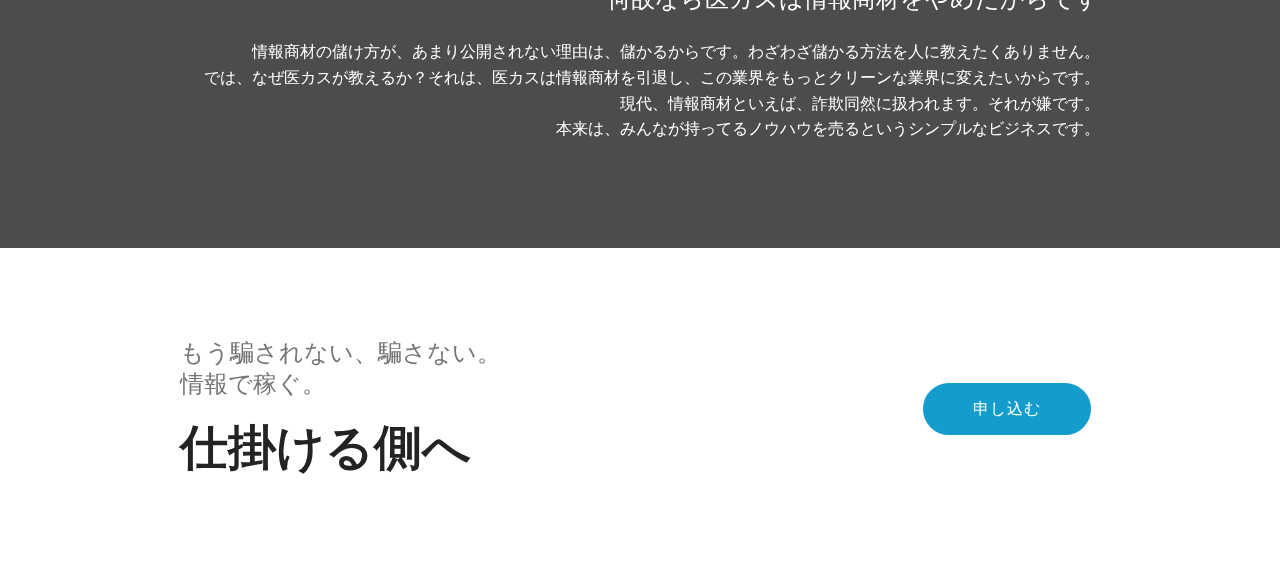
==== commit b670f142: "Add files via upload" ====
--- a/page4.html
+++ b/page4.html
@@ -579,8 +579,10 @@
                 <h2 class="align-left mbr-bold mbr-fonts-style display-2">仕掛ける側へ</h2>
             </div>
             <div class="media-container-column col-12 col-lg-3 col-md-4">
-                <div class="mbr-section-btn align-right py-4">        
-                 <a href="https://forms.gle/HcjqbYjqELTDxmmBA">購入申し込みをする</a>
+                <div class="mbr-section-btn align-right py-4">  
+                 <div class="mbr-section-btn">      
+                 <a class="btn btn-md btn-primary display-4" href="https://forms.gle/HcjqbYjqELTDxmmBA">申し込む</a>
+                </div>
                 </div>
             </div>
         </div>
